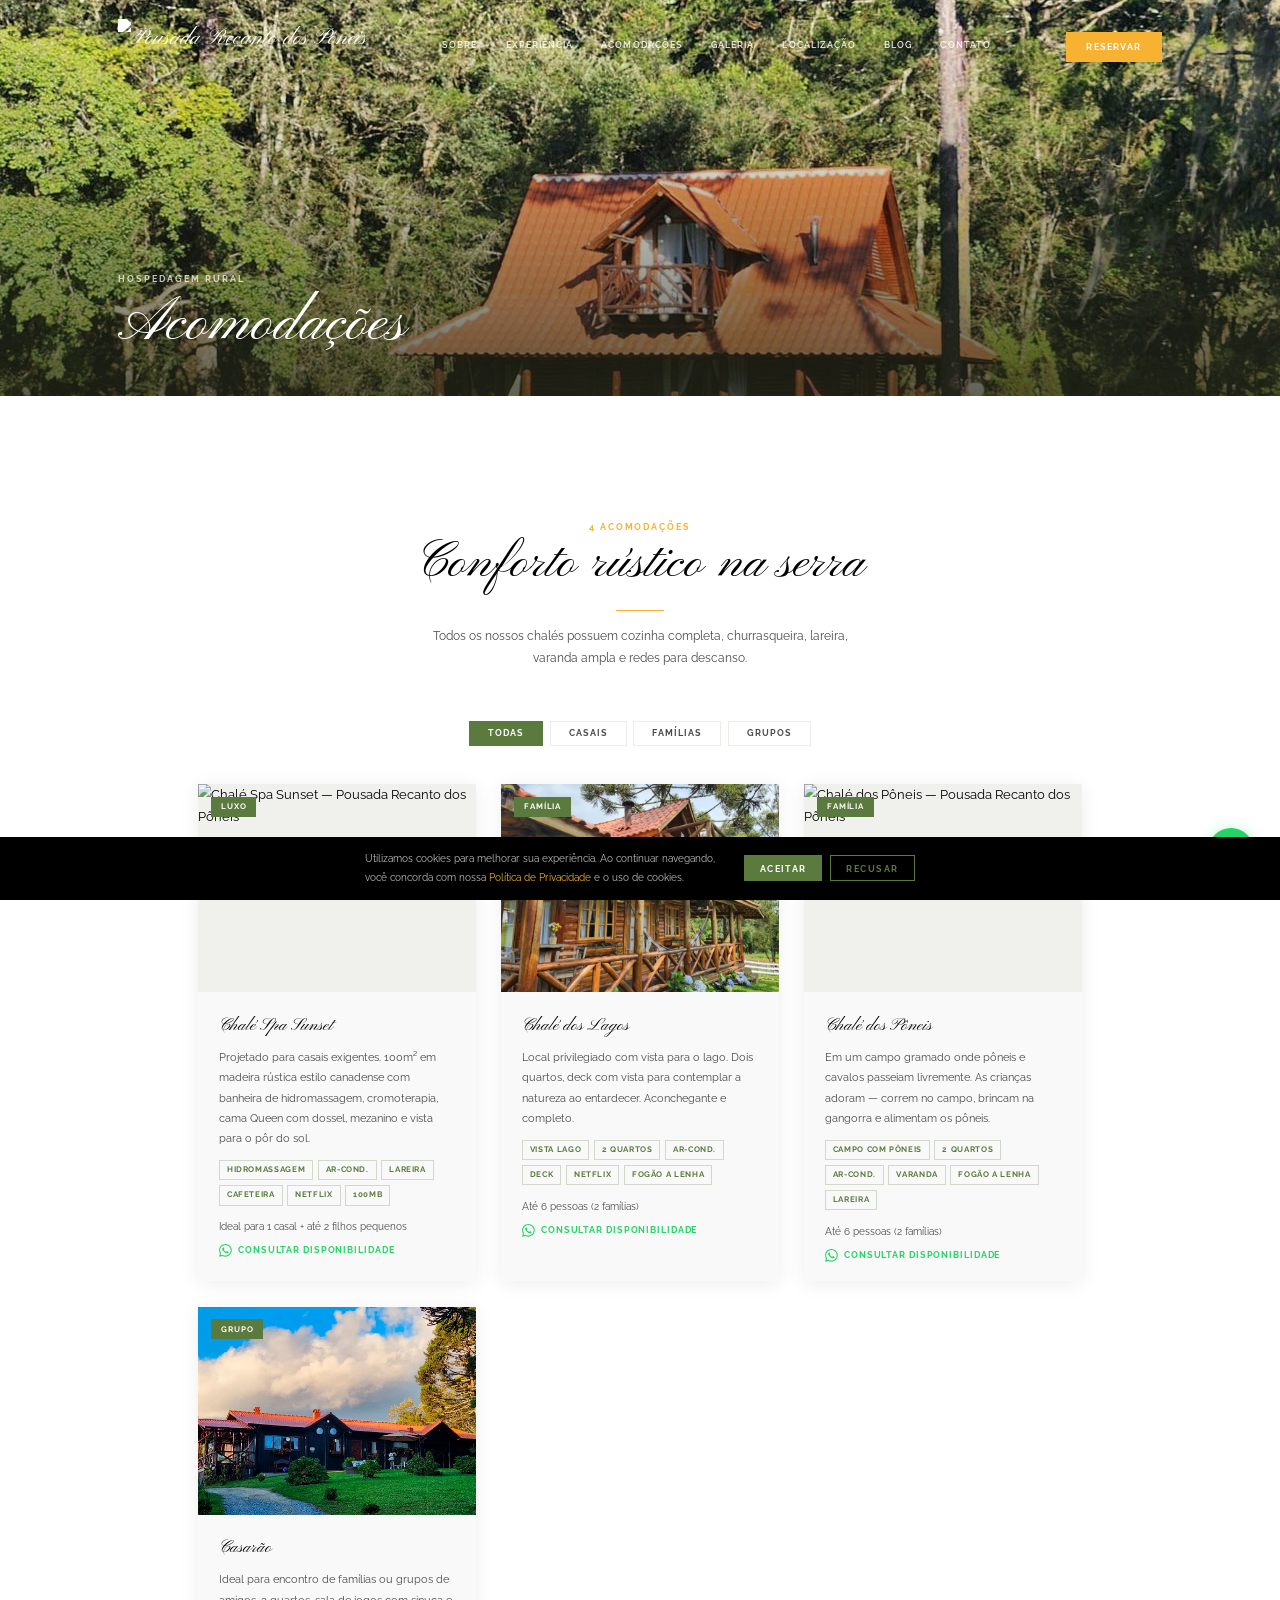
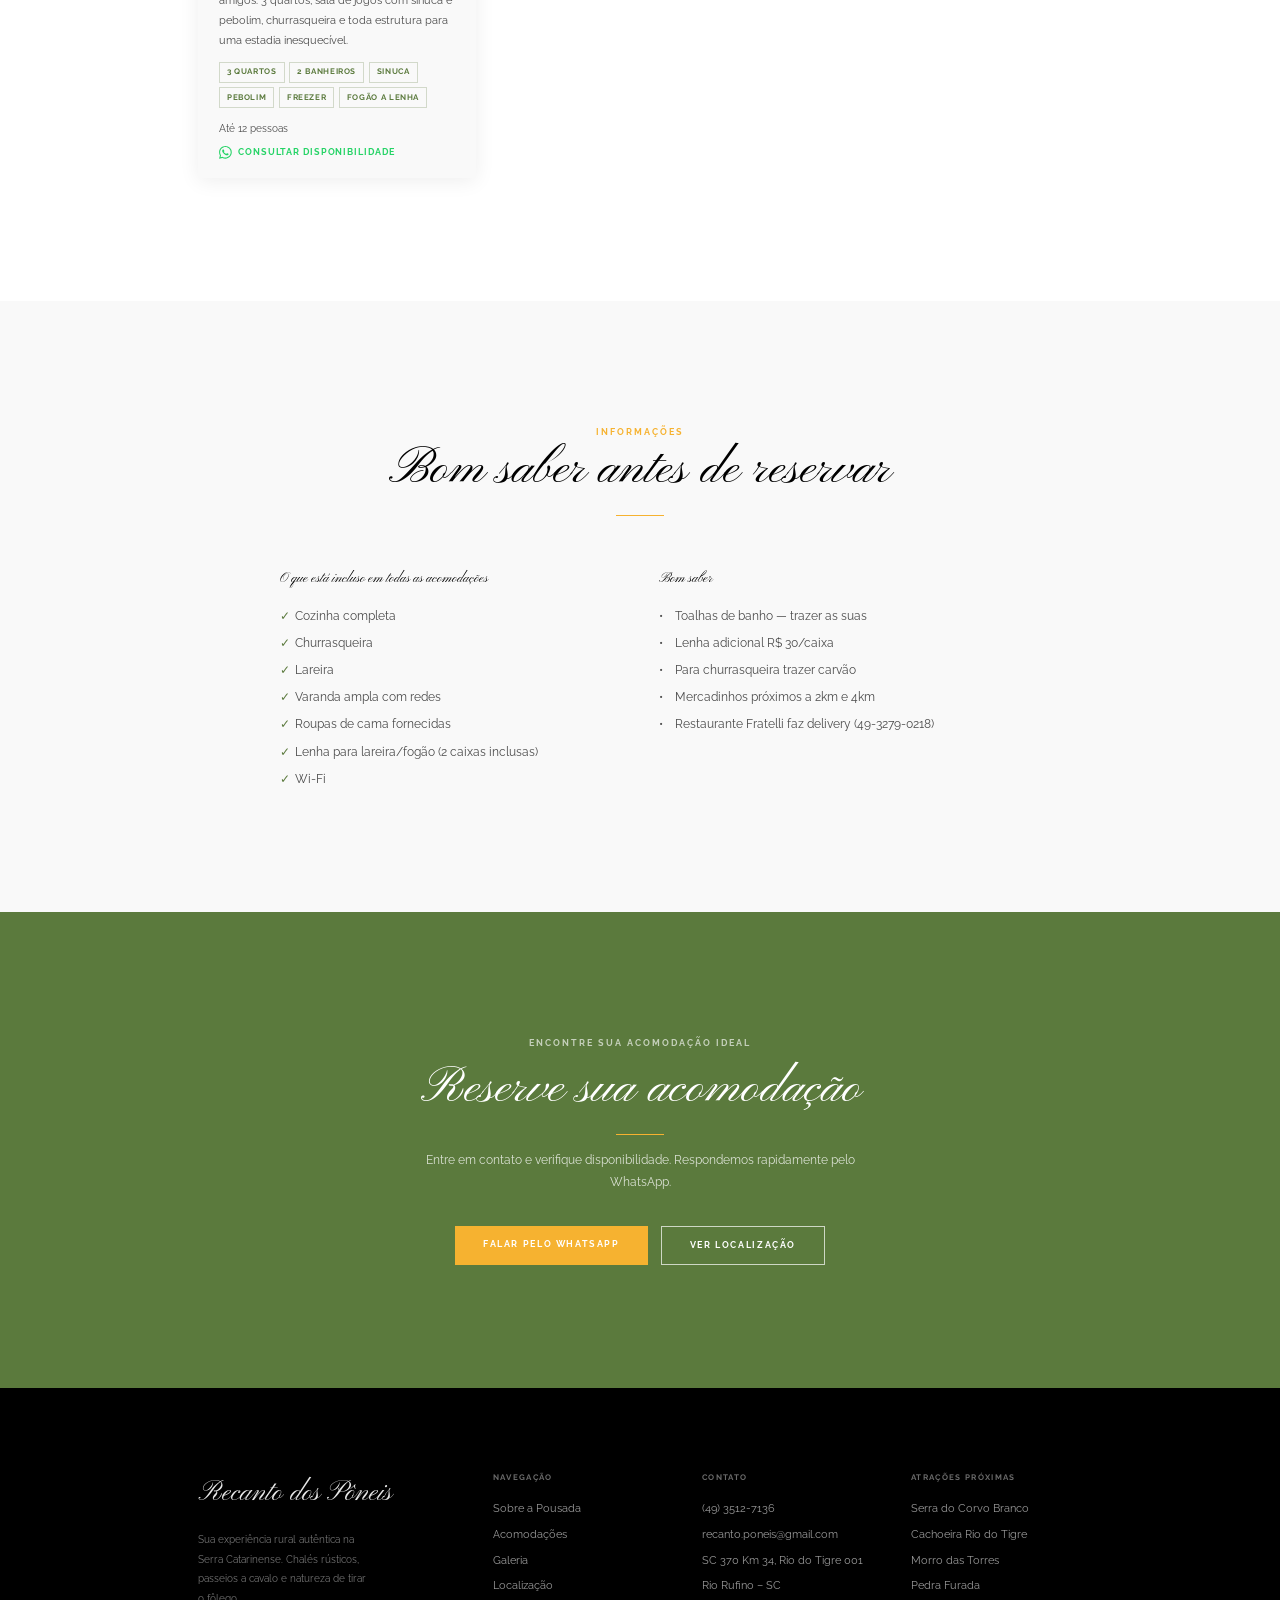
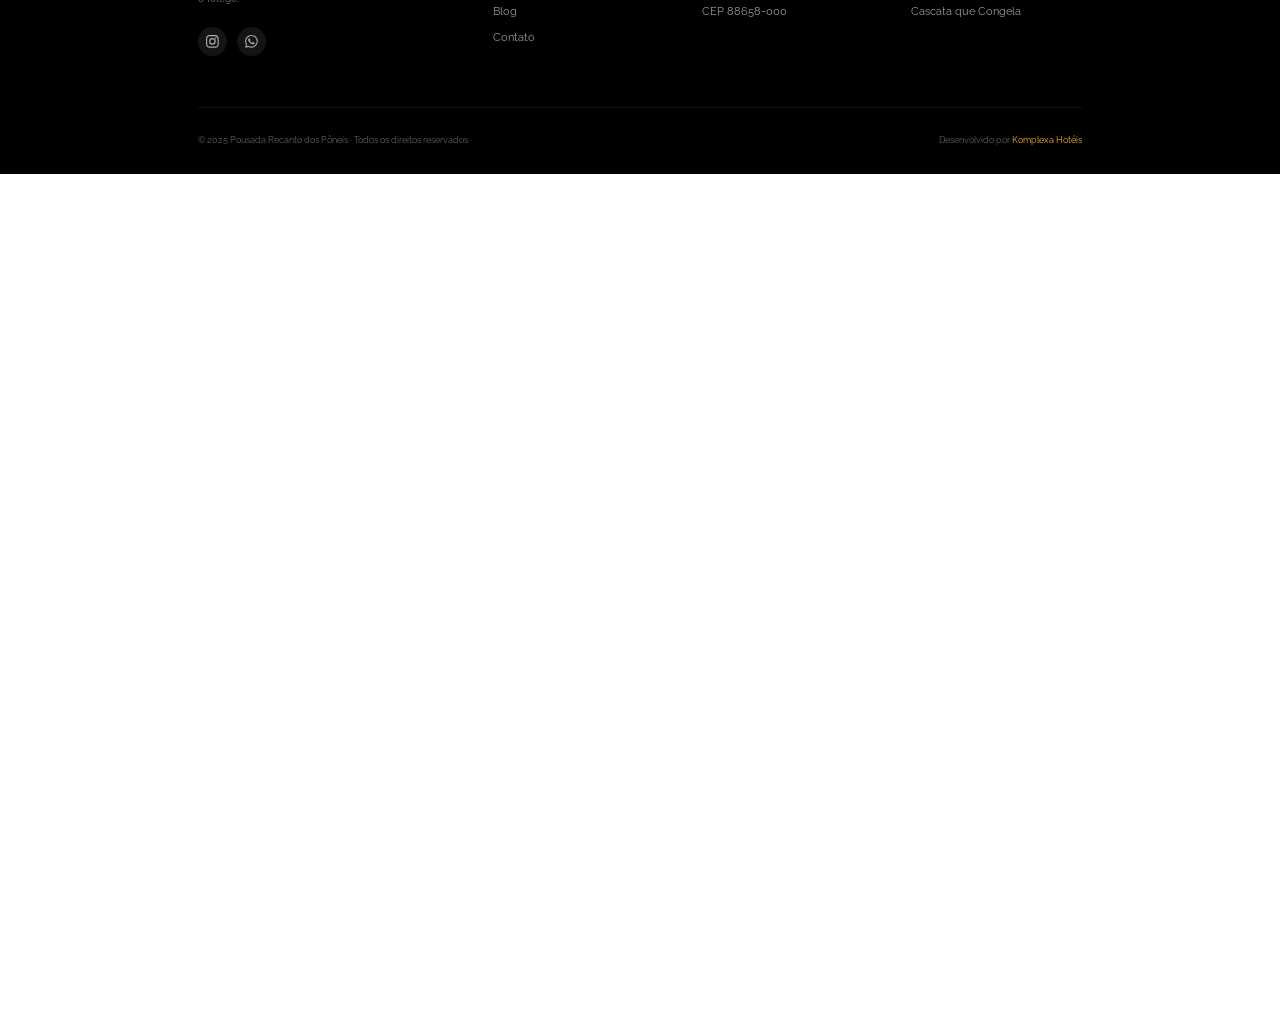
==== acomodacoes/index.html @ bb994a8d "feat: modal de reservas (Foco Multimídia) substitui todos os CTAs "Reservar" - Novo modal com check-" ====
<!DOCTYPE html>
<html lang="pt-BR">
<head>
<meta charset="UTF-8">
<meta name="viewport" content="width=device-width, initial-scale=1.0">
<link rel="icon" type="image/x-icon" href="../favicon.ico">
  <link rel="icon" type="image/png" sizes="32x32" href="../favicon-32x32.png">
  <link rel="icon" type="image/png" sizes="16x16" href="../favicon-16x16.png">
  <link rel="apple-touch-icon" sizes="180x180" href="../apple-touch-icon.png">
<title>Acomodações — Pousada Recanto dos Pôneis | Chalés na Serra Catarinense</title>
<meta name="description" content="Conheça os chalés e o casarão da Pousada Recanto dos Pôneis em Rio Rufino. Chalés rústicos com lareira, cozinha completa e churrasqueira na Serra Catarinense.">
<meta property="og:title" content="Acomodações — Pousada Recanto dos Pôneis | Chalés na Serra Catarinense">
<meta property="og:description" content="Conheça os chalés e o casarão da Pousada Recanto dos Pôneis em Rio Rufino. Chalés rústicos com lareira, cozinha completa e churrasqueira na Serra Catarinense.">
<meta property="og:image" content="https://recantodosponeis.com.br/assets/img/hero/fachada.jpg">
<meta property="og:url" content="https://recantodosponeis.com.br/acomodacoes/">
<meta property="og:type" content="website">
<link rel="canonical" href="https://recantodosponeis.com.br/acomodacoes/">
<meta name="twitter:card" content="summary_large_image">
<meta property="og:locale" content="pt_BR">
<meta name="twitter:image" content="https://recantodosponeis.com.br/assets/img/hero/fachada.jpg">

<!-- GTM HEAD -->
<!-- Inserir GTM quando disponível -->

<!-- Fontes -->
<link rel="preconnect" href="https://fonts.googleapis.com">
<link rel="preconnect" href="https://fonts.gstatic.com" crossorigin>
<link href="https://fonts.googleapis.com/css2?family=Pinyon+Script&family=Raleway:ital,wght@0,300;0,400;0,500;0,600;0,700;1,300;1,400&display=swap" rel="stylesheet">

<link rel="stylesheet" href="../assets/css/style.css">

<script type="application/ld+json">
{
  "@context": "https://schema.org",
  "@type": "WebPage",
  "name": "Acomodações — Pousada Recanto dos Pôneis | Chalés na Serra Catarinense",
  "description": "Conheça os chalés e o casarão da Pousada Recanto dos Pôneis em Rio Rufino. Chalés rústicos com lareira, cozinha completa e churrasqueira na Serra Catarinense.",
  "url": "https://recantodosponeis.com.br/acomodacoes/",
  "isPartOf": {"@type":"WebSite","url":"https://recantodosponeis.com.br/","name":"Pousada Recanto dos Pôneis"},
  "breadcrumb": {
    "@type": "BreadcrumbList",
    "itemListElement": [
      {"@type":"ListItem","position":1,"name":"Home","item":"https://recantodosponeis.com.br/"},
      {"@type":"ListItem","position":2,"name":"Acomodações","item":"https://recantodosponeis.com.br/acomodacoes/"}
    ]
  }
}
</script>
</head>
<body>

<!-- GTM BODY -->
<!-- Inserir GTM quando disponível -->

<!-- ═══ HEADER ═══ -->
<header class="hdr hero-mode" id="hdr">
  <div class="hdr-inner">
    <a href="../index.html" class="logo"><img src="../assets/img/logo.png" alt="Pousada Recanto dos Pôneis" class="logo-img"></a>
    <nav class="nav">
      <a href="../sobre/">Sobre</a>
      <a href="../experiencia/">Experiência</a>
      <a href="../acomodacoes/">Acomodações</a>
      <a href="../galeria/">Galeria</a>
      <a href="../localizacao/">Localização</a>
      <a href="../blog/">Blog</a>
      <a href="../contato/">Contato</a>
    </nav>
    <a href="#" onclick="openBooking();return false" class="hdr-btn">Reservar</a>
    <button class="ham" id="ham" aria-label="Menu" aria-expanded="false">
      <span></span><span></span><span></span>
    </button>
  </div>
</header>

<div class="mobnav" id="mobnav">
  <a href="../sobre/" onclick="closeMob()">Sobre</a>
  <a href="../experiencia/" onclick="closeMob()">Experiência</a>
  <a href="../acomodacoes/" onclick="closeMob()">Acomodações</a>
  <a href="../galeria/" onclick="closeMob()">Galeria</a>
  <a href="../localizacao/" onclick="closeMob()">Localização</a>
  <a href="../blog/" onclick="closeMob()">Blog</a>
  <a href="../contato/" onclick="closeMob()">Contato</a>
  <a href="#" class="btn-gold" style="margin-top:1rem" onclick="closeMob();openBooking();return false">Reservar Agora</a>
</div>

<!-- ═══ PAGE HERO ═══ -->
<div class="pg-hero">
  <img src="../assets/img/quartos/chale-araucarias-frente.jpg" alt="Acomodações — Pousada Recanto dos Pôneis" fetchpriority="high" class="loaded">
  <div class="pg-hero-c">
    <span class="overline">Hospedagem Rural</span>
    <h1>Acomodações</h1>
  </div>
</div>

<!-- ═══ QUARTOS ═══ -->
<section>
  <div class="container">
    <div class="sec-head c">
      <p class="overline">4 Acomodações</p>
      <h2>Conforto rústico na serra</h2>
      <div class="divider cx"></div>
      <p>Todos os nossos chalés possuem cozinha completa, churrasqueira, lareira, varanda ampla e redes para descanso.</p>
    </div>

    <!-- FILTROS -->
    <div class="fbr">
      <button class="fbtn active" onclick="filterRooms('all',this)">Todas</button>
      <button class="fbtn" onclick="filterRooms('luxo',this)">Casais</button>
      <button class="fbtn" onclick="filterRooms('familia',this)">Famílias</button>
      <button class="fbtn" onclick="filterRooms('grupo',this)">Grupos</button>
    </div>

    <!-- GRID DE QUARTOS -->
    <div class="rm-g" id="roomsGrid">

      <!-- Chalé Spa Sunset -->
      <div class="rc" data-type="luxo">
        <div class="rc-img">
          <img src="../assets/img/quartos/chale-spa-dia.jpg" alt="Chalé Spa Sunset — Pousada Recanto dos Pôneis" loading="lazy">
          <span class="rc-tag">Luxo</span>
        </div>
        <div class="rc-b">
          <h3>Chalé Spa Sunset</h3>
          <p>Projetado para casais exigentes. 100m² em madeira rústica estilo canadense com banheira de hidromassagem, cromoterapia, cama Queen com dossel, mezanino e vista para o pôr do sol.</p>
          <div class="rc-feats">
            <span class="rc-feat">Hidromassagem</span>
            <span class="rc-feat">Ar-cond.</span>
            <span class="rc-feat">Lareira</span>
            <span class="rc-feat">Cafeteira</span>
            <span class="rc-feat">Netflix</span>
            <span class="rc-feat">100mb</span>
          </div>
          <p style="font-size:.78rem;color:var(--text-muted);margin-bottom:.5rem">Ideal para 1 casal + até 2 filhos pequenos</p>
          <a href="https://wa.me/554935127136" target="_blank" rel="noopener" class="rc-wa">
            <svg width="16" height="16" viewBox="0 0 24 24" fill="#25D366"><path d="M17.472 14.382c-.297-.149-1.758-.867-2.03-.967-.273-.099-.471-.148-.67.15-.197.297-.767.966-.94 1.164-.173.199-.347.223-.644.075-.297-.15-1.255-.463-2.39-1.475-.883-.788-1.48-1.761-1.653-2.059-.173-.297-.018-.458.13-.606.134-.133.298-.347.446-.52.149-.174.198-.298.298-.497.099-.198.05-.371-.025-.52-.075-.149-.669-1.612-.916-2.207-.242-.579-.487-.5-.669-.51-.173-.008-.371-.01-.57-.01-.198 0-.52.074-.792.372-.272.297-1.04 1.016-1.04 2.479 0 1.462 1.065 2.875 1.213 3.074.149.198 2.096 3.2 5.077 4.487.709.306 1.262.489 1.694.625.712.227 1.36.195 1.871.118.571-.085 1.758-.719 2.006-1.413.248-.694.248-1.289.173-1.413-.074-.124-.272-.198-.57-.347m-5.421 7.403h-.004a9.87 9.87 0 01-5.031-1.378l-.361-.214-3.741.982.998-3.648-.235-.374a9.86 9.86 0 01-1.51-5.26c.001-5.45 4.436-9.884 9.888-9.884 2.64 0 5.122 1.03 6.988 2.898a9.825 9.825 0 012.893 6.994c-.003 5.45-4.437 9.884-9.885 9.884m8.413-18.297A11.815 11.815 0 0012.05 0C5.495 0 .16 5.335.157 11.892c0 2.096.547 4.142 1.588 5.945L.057 24l6.305-1.654a11.882 11.882 0 005.683 1.448h.005c6.554 0 11.89-5.335 11.893-11.893a11.821 11.821 0 00-3.48-8.413z"/></svg>
            Consultar Disponibilidade
          </a>
        </div>
      </div>

      <!-- Chalé dos Lagos -->
      <div class="rc" data-type="familia">
        <div class="rc-img">
          <img src="../assets/img/quartos/chale-lagos-fachada.jpg" alt="Chalé dos Lagos — Pousada Recanto dos Pôneis" loading="lazy">
          <span class="rc-tag">Família</span>
        </div>
        <div class="rc-b">
          <h3>Chalé dos Lagos</h3>
          <p>Local privilegiado com vista para o lago. Dois quartos, deck com vista para contemplar a natureza ao entardecer. Aconchegante e completo.</p>
          <div class="rc-feats">
            <span class="rc-feat">Vista Lago</span>
            <span class="rc-feat">2 Quartos</span>
            <span class="rc-feat">Ar-cond.</span>
            <span class="rc-feat">Deck</span>
            <span class="rc-feat">Netflix</span>
            <span class="rc-feat">Fogão a Lenha</span>
          </div>
          <p style="font-size:.78rem;color:var(--text-muted);margin-bottom:.5rem">Até 6 pessoas (2 famílias)</p>
          <a href="https://wa.me/554935127136" target="_blank" rel="noopener" class="rc-wa">
            <svg width="16" height="16" viewBox="0 0 24 24" fill="#25D366"><path d="M17.472 14.382c-.297-.149-1.758-.867-2.03-.967-.273-.099-.471-.148-.67.15-.197.297-.767.966-.94 1.164-.173.199-.347.223-.644.075-.297-.15-1.255-.463-2.39-1.475-.883-.788-1.48-1.761-1.653-2.059-.173-.297-.018-.458.13-.606.134-.133.298-.347.446-.52.149-.174.198-.298.298-.497.099-.198.05-.371-.025-.52-.075-.149-.669-1.612-.916-2.207-.242-.579-.487-.5-.669-.51-.173-.008-.371-.01-.57-.01-.198 0-.52.074-.792.372-.272.297-1.04 1.016-1.04 2.479 0 1.462 1.065 2.875 1.213 3.074.149.198 2.096 3.2 5.077 4.487.709.306 1.262.489 1.694.625.712.227 1.36.195 1.871.118.571-.085 1.758-.719 2.006-1.413.248-.694.248-1.289.173-1.413-.074-.124-.272-.198-.57-.347m-5.421 7.403h-.004a9.87 9.87 0 01-5.031-1.378l-.361-.214-3.741.982.998-3.648-.235-.374a9.86 9.86 0 01-1.51-5.26c.001-5.45 4.436-9.884 9.888-9.884 2.64 0 5.122 1.03 6.988 2.898a9.825 9.825 0 012.893 6.994c-.003 5.45-4.437 9.884-9.885 9.884m8.413-18.297A11.815 11.815 0 0012.05 0C5.495 0 .16 5.335.157 11.892c0 2.096.547 4.142 1.588 5.945L.057 24l6.305-1.654a11.882 11.882 0 005.683 1.448h.005c6.554 0 11.89-5.335 11.893-11.893a11.821 11.821 0 00-3.48-8.413z"/></svg>
            Consultar Disponibilidade
          </a>
        </div>
      </div>

      <!-- Chalé dos Pôneis -->
      <div class="rc" data-type="familia">
        <div class="rc-img">
          <img src="../assets/img/quartos/chale-poneis-fachada.jpg" alt="Chalé dos Pôneis — Pousada Recanto dos Pôneis" loading="lazy">
          <span class="rc-tag">Família</span>
        </div>
        <div class="rc-b">
          <h3>Chalé dos Pôneis</h3>
          <p>Em um campo gramado onde pôneis e cavalos passeiam livremente. As crianças adoram — correm no campo, brincam na gangorra e alimentam os pôneis.</p>
          <div class="rc-feats">
            <span class="rc-feat">Campo com Pôneis</span>
            <span class="rc-feat">2 Quartos</span>
            <span class="rc-feat">Ar-cond.</span>
            <span class="rc-feat">Varanda</span>
            <span class="rc-feat">Fogão a Lenha</span>
            <span class="rc-feat">Lareira</span>
          </div>
          <p style="font-size:.78rem;color:var(--text-muted);margin-bottom:.5rem">Até 6 pessoas (2 famílias)</p>
          <a href="https://wa.me/554935127136" target="_blank" rel="noopener" class="rc-wa">
            <svg width="16" height="16" viewBox="0 0 24 24" fill="#25D366"><path d="M17.472 14.382c-.297-.149-1.758-.867-2.03-.967-.273-.099-.471-.148-.67.15-.197.297-.767.966-.94 1.164-.173.199-.347.223-.644.075-.297-.15-1.255-.463-2.39-1.475-.883-.788-1.48-1.761-1.653-2.059-.173-.297-.018-.458.13-.606.134-.133.298-.347.446-.52.149-.174.198-.298.298-.497.099-.198.05-.371-.025-.52-.075-.149-.669-1.612-.916-2.207-.242-.579-.487-.5-.669-.51-.173-.008-.371-.01-.57-.01-.198 0-.52.074-.792.372-.272.297-1.04 1.016-1.04 2.479 0 1.462 1.065 2.875 1.213 3.074.149.198 2.096 3.2 5.077 4.487.709.306 1.262.489 1.694.625.712.227 1.36.195 1.871.118.571-.085 1.758-.719 2.006-1.413.248-.694.248-1.289.173-1.413-.074-.124-.272-.198-.57-.347m-5.421 7.403h-.004a9.87 9.87 0 01-5.031-1.378l-.361-.214-3.741.982.998-3.648-.235-.374a9.86 9.86 0 01-1.51-5.26c.001-5.45 4.436-9.884 9.888-9.884 2.64 0 5.122 1.03 6.988 2.898a9.825 9.825 0 012.893 6.994c-.003 5.45-4.437 9.884-9.885 9.884m8.413-18.297A11.815 11.815 0 0012.05 0C5.495 0 .16 5.335.157 11.892c0 2.096.547 4.142 1.588 5.945L.057 24l6.305-1.654a11.882 11.882 0 005.683 1.448h.005c6.554 0 11.89-5.335 11.893-11.893a11.821 11.821 0 00-3.48-8.413z"/></svg>
            Consultar Disponibilidade
          </a>
        </div>
      </div>

      <!-- Casarão -->
      <div class="rc" data-type="grupo">
        <div class="rc-img">
          <img src="../assets/img/hero/fachada-casarao.webp" alt="Casarão — Pousada Recanto dos Pôneis" loading="lazy">
          <span class="rc-tag">Grupo</span>
        </div>
        <div class="rc-b">
          <h3>Casarão</h3>
          <p>Ideal para encontro de famílias ou grupos de amigos. 3 quartos, sala de jogos com sinuca e pebolim, churrasqueira e toda estrutura para uma estadia inesquecível.</p>
          <div class="rc-feats">
            <span class="rc-feat">3 Quartos</span>
            <span class="rc-feat">2 Banheiros</span>
            <span class="rc-feat">Sinuca</span>
            <span class="rc-feat">Pebolim</span>
            <span class="rc-feat">Freezer</span>
            <span class="rc-feat">Fogão a Lenha</span>
          </div>
          <p style="font-size:.78rem;color:var(--text-muted);margin-bottom:.5rem">Até 12 pessoas</p>
          <a href="https://wa.me/554935127136" target="_blank" rel="noopener" class="rc-wa">
            <svg width="16" height="16" viewBox="0 0 24 24" fill="#25D366"><path d="M17.472 14.382c-.297-.149-1.758-.867-2.03-.967-.273-.099-.471-.148-.67.15-.197.297-.767.966-.94 1.164-.173.199-.347.223-.644.075-.297-.15-1.255-.463-2.39-1.475-.883-.788-1.48-1.761-1.653-2.059-.173-.297-.018-.458.13-.606.134-.133.298-.347.446-.52.149-.174.198-.298.298-.497.099-.198.05-.371-.025-.52-.075-.149-.669-1.612-.916-2.207-.242-.579-.487-.5-.669-.51-.173-.008-.371-.01-.57-.01-.198 0-.52.074-.792.372-.272.297-1.04 1.016-1.04 2.479 0 1.462 1.065 2.875 1.213 3.074.149.198 2.096 3.2 5.077 4.487.709.306 1.262.489 1.694.625.712.227 1.36.195 1.871.118.571-.085 1.758-.719 2.006-1.413.248-.694.248-1.289.173-1.413-.074-.124-.272-.198-.57-.347m-5.421 7.403h-.004a9.87 9.87 0 01-5.031-1.378l-.361-.214-3.741.982.998-3.648-.235-.374a9.86 9.86 0 01-1.51-5.26c.001-5.45 4.436-9.884 9.888-9.884 2.64 0 5.122 1.03 6.988 2.898a9.825 9.825 0 012.893 6.994c-.003 5.45-4.437 9.884-9.885 9.884m8.413-18.297A11.815 11.815 0 0012.05 0C5.495 0 .16 5.335.157 11.892c0 2.096.547 4.142 1.588 5.945L.057 24l6.305-1.654a11.882 11.882 0 005.683 1.448h.005c6.554 0 11.89-5.335 11.893-11.893a11.821 11.821 0 00-3.48-8.413z"/></svg>
            Consultar Disponibilidade
          </a>
        </div>
      </div>

    </div>
  </div>
</section>

<!-- ═══ INFORMAÇÕES IMPORTANTES ═══ -->
<section style="background:var(--surface)">
  <div class="container">
    <div class="sec-head c">
      <p class="overline">Informações</p>
      <h2>Bom saber antes de reservar</h2>
      <div class="divider cx"></div>
    </div>
    <div style="display:grid;grid-template-columns:repeat(auto-fit,minmax(320px,1fr));gap:3rem;max-width:900px;margin:0 auto">
      <div>
        <h3 style="font-size:1.1rem;margin-bottom:1.2rem">O que está incluso em todas as acomodações</h3>
        <ul style="list-style:none;padding:0;display:flex;flex-direction:column;gap:.6rem">
          <li style="font-size:.9rem;color:var(--text-muted);padding-left:1.2rem;position:relative"><span style="position:absolute;left:0;color:var(--accent)">&#10003;</span> Cozinha completa</li>
          <li style="font-size:.9rem;color:var(--text-muted);padding-left:1.2rem;position:relative"><span style="position:absolute;left:0;color:var(--accent)">&#10003;</span> Churrasqueira</li>
          <li style="font-size:.9rem;color:var(--text-muted);padding-left:1.2rem;position:relative"><span style="position:absolute;left:0;color:var(--accent)">&#10003;</span> Lareira</li>
          <li style="font-size:.9rem;color:var(--text-muted);padding-left:1.2rem;position:relative"><span style="position:absolute;left:0;color:var(--accent)">&#10003;</span> Varanda ampla com redes</li>
          <li style="font-size:.9rem;color:var(--text-muted);padding-left:1.2rem;position:relative"><span style="position:absolute;left:0;color:var(--accent)">&#10003;</span> Roupas de cama fornecidas</li>
          <li style="font-size:.9rem;color:var(--text-muted);padding-left:1.2rem;position:relative"><span style="position:absolute;left:0;color:var(--accent)">&#10003;</span> Lenha para lareira/fogão (2 caixas inclusas)</li>
          <li style="font-size:.9rem;color:var(--text-muted);padding-left:1.2rem;position:relative"><span style="position:absolute;left:0;color:var(--accent)">&#10003;</span> Wi-Fi</li>
        </ul>
      </div>
      <div>
        <h3 style="font-size:1.1rem;margin-bottom:1.2rem">Bom saber</h3>
        <ul style="list-style:none;padding:0;display:flex;flex-direction:column;gap:.6rem">
          <li style="font-size:.9rem;color:var(--text-muted);padding-left:1.2rem;position:relative"><span style="position:absolute;left:0;color:var(--text-muted)">&#8226;</span> Toalhas de banho — trazer as suas</li>
          <li style="font-size:.9rem;color:var(--text-muted);padding-left:1.2rem;position:relative"><span style="position:absolute;left:0;color:var(--text-muted)">&#8226;</span> Lenha adicional R$ 30/caixa</li>
          <li style="font-size:.9rem;color:var(--text-muted);padding-left:1.2rem;position:relative"><span style="position:absolute;left:0;color:var(--text-muted)">&#8226;</span> Para churrasqueira trazer carvão</li>
          <li style="font-size:.9rem;color:var(--text-muted);padding-left:1.2rem;position:relative"><span style="position:absolute;left:0;color:var(--text-muted)">&#8226;</span> Mercadinhos próximos a 2km e 4km</li>
          <li style="font-size:.9rem;color:var(--text-muted);padding-left:1.2rem;position:relative"><span style="position:absolute;left:0;color:var(--text-muted)">&#8226;</span> Restaurante Fratelli faz delivery (49-3279-0218)</li>
        </ul>
      </div>
    </div>
  </div>
</section>

<!-- ═══ CTA ═══ -->
<section style="background:var(--accent);text-align:center">
  <div class="container">
    <p class="overline" style="color:rgba(255,255,255,.65);text-align:center;display:block;margin:0 auto">Encontre sua acomodação ideal</p>
    <h2 style="color:#fff;margin:.6rem auto 1rem;text-align:center">Reserve sua acomodação</h2>
    <div class="divider cx" style="background:var(--cta)"></div>
    <p style="color:rgba(255,255,255,.78);margin:1.2rem auto 2.5rem;text-align:center">Entre em contato e verifique disponibilidade. Respondemos rapidamente pelo WhatsApp.</p>
    <div style="display:flex;gap:1rem;justify-content:center;flex-wrap:wrap">
      <a href="https://wa.me/554935127136" target="_blank" rel="noopener" class="btn-gold">Falar pelo WhatsApp</a>
      <a href="../localizacao/" class="btn-outline-w">Ver Localização</a>
    </div>
  </div>
</section>

<!-- ═══ FOOTER ═══ -->
<footer>
  <div class="container">
    <div class="ft-grid">
      <div class="ft-brand">
        <span class="logo">Recanto dos Pôneis</span>
        <p>Sua experiência rural autêntica na Serra Catarinense. Chalés rústicos, passeios a cavalo e natureza de tirar o fôlego.</p>
        <div class="ft-social">
          <a href="https://instagram.com/recantodosponeis" target="_blank" rel="noopener" aria-label="Instagram">
            <svg width="16" height="16" viewBox="0 0 24 24" fill="currentColor">
              <path d="M12 2.163c3.204 0 3.584.012 4.85.07 3.252.148 4.771 1.691 4.919 4.919.058 1.265.069 1.645.069 4.849 0 3.205-.012 3.584-.069 4.849-.149 3.225-1.664 4.771-4.919 4.919-1.266.058-1.644.07-4.85.07-3.204 0-3.584-.012-4.849-.07-3.26-.149-4.771-1.699-4.919-4.92-.058-1.265-.07-1.644-.07-4.849 0-3.204.013-3.583.07-4.849.149-3.227 1.664-4.771 4.919-4.919 1.266-.057 1.645-.069 4.849-.069zM12 0C8.741 0 8.333.014 7.053.072 2.695.272.273 2.69.073 7.052.014 8.333 0 8.741 0 12c0 3.259.014 3.668.072 4.948.2 4.358 2.618 6.78 6.98 6.98C8.333 23.986 8.741 24 12 24c3.259 0 3.668-.014 4.948-.072 4.354-.2 6.782-2.618 6.979-6.98.059-1.28.073-1.689.073-4.948 0-3.259-.014-3.667-.072-4.947-.196-4.354-2.617-6.78-6.979-6.98C15.668.014 15.259 0 12 0zm0 5.838a6.162 6.162 0 100 12.324 6.162 6.162 0 000-12.324zM12 16a4 4 0 110-8 4 4 0 010 8zm6.406-11.845a1.44 1.44 0 100 2.881 1.44 1.44 0 000-2.881z"/>
            </svg>
          </a>
          <a href="https://wa.me/554935127136" target="_blank" rel="noopener" aria-label="WhatsApp">
            <svg width="16" height="16" viewBox="0 0 24 24" fill="currentColor">
              <path d="M17.472 14.382c-.297-.149-1.758-.867-2.03-.967-.273-.099-.471-.148-.67.15-.197.297-.767.966-.94 1.164-.173.199-.347.223-.644.075-.297-.15-1.255-.463-2.39-1.475-.883-.788-1.48-1.761-1.653-2.059-.173-.297-.018-.458.13-.606.134-.133.298-.347.446-.52.149-.174.198-.298.298-.497.099-.198.05-.371-.025-.52-.075-.149-.669-1.612-.916-2.207-.242-.579-.487-.5-.669-.51-.173-.008-.371-.01-.57-.01-.198 0-.52.074-.792.372-.272.297-1.04 1.016-1.04 2.479 0 1.462 1.065 2.875 1.213 3.074.149.198 2.096 3.2 5.077 4.487.709.306 1.262.489 1.694.625.712.227 1.36.195 1.871.118.571-.085 1.758-.719 2.006-1.413.248-.694.248-1.289.173-1.413-.074-.124-.272-.198-.57-.347m-5.421 7.403h-.004a9.87 9.87 0 01-5.031-1.378l-.361-.214-3.741.982.998-3.648-.235-.374a9.86 9.86 0 01-1.51-5.26c.001-5.45 4.436-9.884 9.888-9.884 2.64 0 5.122 1.03 6.988 2.898a9.825 9.825 0 012.893 6.994c-.003 5.45-4.437 9.884-9.885 9.884m8.413-18.297A11.815 11.815 0 0012.05 0C5.495 0 .16 5.335.157 11.892c0 2.096.547 4.142 1.588 5.945L.057 24l6.305-1.654a11.882 11.882 0 005.683 1.448h.005c6.554 0 11.89-5.335 11.893-11.893a11.821 11.821 0 00-3.48-8.413z"/>
            </svg>
          </a>
        </div>
      </div>
      <div class="ft-col">
        <h4>Navegação</h4>
        <a href="../sobre/">Sobre a Pousada</a>
        <a href="../acomodacoes/">Acomodações</a>
        <a href="../galeria/">Galeria</a>
        <a href="../localizacao/">Localização</a>
        <a href="../blog/">Blog</a>
        <a href="../contato/">Contato</a>
      </div>
      <div class="ft-col">
        <h4>Contato</h4>
        <span>(49) 3512-7136</span>
        <span>recanto.poneis@gmail.com</span>
        <span>SC 370 Km 34, Rio do Tigre 001</span>
        <span>Rio Rufino – SC</span>
        <span>CEP 88658-000</span>
      </div>
      <div class="ft-col">
        <h4>Atrações Próximas</h4>
        <span>Serra do Corvo Branco</span>
        <span>Cachoeira Rio do Tigre</span>
        <span>Morro das Torres</span>
        <span>Pedra Furada</span>
        <span>Cascata que Congela</span>
      </div>
    </div>
    <div class="ft-bottom">
      <p>© 2025 Pousada Recanto dos Pôneis · Todos os direitos reservados</p>
      <p>Desenvolvido por <a href="#" target="_blank">Komplexa Hotéis</a></p>
    </div>
  </div>
</footer>

<!-- ═══ WHATSAPP BOTÃO FLUTUANTE ═══ -->
<a class="wa-btn" href="https://wa.me/554935127136" target="_blank" rel="noopener" aria-label="Falar pelo WhatsApp">
  <svg viewBox="0 0 24 24">
    <path d="M17.472 14.382c-.297-.149-1.758-.867-2.03-.967-.273-.099-.471-.148-.67.15-.197.297-.767.966-.94 1.164-.173.199-.347.223-.644.075-.297-.15-1.255-.463-2.39-1.475-.883-.788-1.48-1.761-1.653-2.059-.173-.297-.018-.458.13-.606.134-.133.298-.347.446-.52.149-.174.198-.298.298-.497.099-.198.05-.371-.025-.52-.075-.149-.669-1.612-.916-2.207-.242-.579-.487-.5-.669-.51-.173-.008-.371-.01-.57-.01-.198 0-.52.074-.792.372-.272.297-1.04 1.016-1.04 2.479 0 1.462 1.065 2.875 1.213 3.074.149.198 2.096 3.2 5.077 4.487.709.306 1.262.489 1.694.625.712.227 1.36.195 1.871.118.571-.085 1.758-.719 2.006-1.413.248-.694.248-1.289.173-1.413-.074-.124-.272-.198-.57-.347m-5.421 7.403h-.004a9.87 9.87 0 01-5.031-1.378l-.361-.214-3.741.982.998-3.648-.235-.374a9.86 9.86 0 01-1.51-5.26c.001-5.45 4.436-9.884 9.888-9.884 2.64 0 5.122 1.03 6.988 2.898a9.825 9.825 0 012.893 6.994c-.003 5.45-4.437 9.884-9.885 9.884m8.413-18.297A11.815 11.815 0 0012.05 0C5.495 0 .16 5.335.157 11.892c0 2.096.547 4.142 1.588 5.945L.057 24l6.305-1.654a11.882 11.882 0 005.683 1.448h.005c6.554 0 11.89-5.335 11.893-11.893a11.821 11.821 0 00-3.48-8.413z"/>
  </svg>
</a>

<!-- ═══ COOKIE BANNER ═══ -->
<div class="ck" id="cookieBanner">
  <div class="ck-in">
    <p>Utilizamos cookies para melhorar sua experiência. Ao continuar navegando, você concorda com nossa <a href="#">Política de Privacidade</a> e o uso de cookies.</p>
    <div style="display:flex;gap:.6rem;flex-shrink:0">
      <button class="btn-green" style="font-size:.72rem;padding:.5rem 1.2rem" onclick="acceptCookies()">Aceitar</button>
      <button class="btn-outline" style="font-size:.72rem;padding:.5rem 1.2rem" onclick="declineCookies()">Recusar</button>
    </div>
  </div>
</div>

<script src="../assets/js/main.js"></script>
</body>
</html>
---- assets/css/style.css ----
/* ============================================================
   POUSADA RECANTO DOS PÔNEIS — style.css
   Gerado pela skill hotel-boutique-site | Komplexa Hotéis
   ============================================================ */

/* ── RESET ── */
*, *::before, *::after { margin: 0; padding: 0; box-sizing: border-box; }
html { scroll-behavior: auto; zoom: 0.8; }
body {
  background: var(--bg); color: var(--text);
  font-family: var(--font-body); overflow-x: hidden;
  -webkit-font-smoothing: antialiased; line-height: 1.7;
}
img, video { max-width: 100%; display: block; object-fit: cover; }
a { color: inherit; text-decoration: none; }
button { cursor: pointer; }

/* ── TOKENS ── */
:root {
  --accent:       #5b7a3d;
  --accent-hover: #1a4922;
  --accent-rgb:   91, 122, 61;
  --accent-soft:  rgba(91,122,61,.08);
  --cta:          #f6b230;
  --cta-hover:    #96804b;
  --cta-rgb:      246,178,48;
  --bg:           #ffffff;
  --bg-rgb:       255,255,255;
  --surface:      #f9f9f9;
  --surface-light:#f0f0ec;
  --text:         #000000;
  --text-muted:   #4a4a4a;
  --border:       rgba(91,122,61,.13);
  --shadow:       0 4px 24px rgba(0,0,0,.07);
  --shadow-lg:    0 12px 48px rgba(0,0,0,.13);
  --hero-overlay: linear-gradient(to bottom,rgba(20,24,14,.6) 0%,rgba(20,24,14,.65) 40%,rgba(20,24,14,.85) 100%);
  --font-display: 'Pinyon Script', cursive;
  --font-body:    'Raleway', sans-serif;
  --space-xs: clamp(.5rem,1vw,.75rem);
  --space-sm: clamp(1rem,2vw,1.5rem);
  --space-md: clamp(2rem,4vw,3rem);
  --space-lg: clamp(4rem,8vw,6rem);
  --space-xl: clamp(6rem,12vw,10rem);
  --space-xxl:clamp(8rem,15vw,14rem);
  --ease: cubic-bezier(.25,.46,.45,.94);
}

/* ── TIPOGRAFIA ── */
h1 { font-family:var(--font-display); font-size:clamp(3rem,8vw,7rem); font-weight:400; line-height:1.05; }
h2 { font-family:var(--font-display); font-size:clamp(2.2rem,5vw,4rem); font-weight:400; line-height:1.15; }
h3 { font-family:var(--font-display); font-size:clamp(1.4rem,2.5vw,2rem); font-weight:400; }
h4 { font-family:var(--font-body); font-size:.85rem; font-weight:700; letter-spacing:.06em; text-transform:uppercase; }
.overline { font-family:var(--font-body); font-size:.7rem; letter-spacing:.22em; text-transform:uppercase; color:var(--cta); font-weight:700; }
p { font-size:clamp(.92rem,1.1vw,1.04rem); line-height:1.85; color:var(--text-muted); max-width:65ch; }

/* ── LAYOUT ── */
section { padding:var(--space-xl) 0; }
.container { max-width:1200px; margin:0 auto; padding:0 clamp(1.5rem,4vw,3rem); }
.sec-head { margin-bottom:clamp(2.5rem,5vw,4rem); }
.sec-head.c { text-align:center; }
.sec-head.c p { margin:0 auto; }

/* ── DIVIDERS ── */
.divider { width:60px; height:1.5px; background:var(--cta); transform-origin:left center; }
.divider.cx { margin:1.2rem auto; transform-origin:center; }

/* ── LAZY LOAD ── */
img { opacity:0; transition:opacity .6s ease; }
img.loaded { opacity:1; }

/* ── PLACEHOLDER QUANDO SEM FOTO ── */
.hero-bg img { background:linear-gradient(160deg,#000000 0%,#5b7a3d 100%); }
.pg-hero > img { background:linear-gradient(160deg,#000000 0%,#5b7a3d 60%); }
.ab-img img,.sobre-img-big img,.sobre-img-sm img,.rc-img img,.rp-c img,.gi img,.dp-img img { background:var(--surface-light); }

/* ── BOTÕES ── */
.btn-primary { display:inline-block; background:var(--accent); color:#fff; padding:.85rem 2.2rem; font-family:var(--font-body); font-size:.7rem; letter-spacing:.18em; text-transform:uppercase; font-weight:700; transition:background .3s; border:none; }
.btn-primary:hover { background:var(--accent-hover); }
.btn-gold { display:inline-block; background:var(--cta); color:#fff; padding:.85rem 2.2rem; font-family:var(--font-body); font-size:.7rem; letter-spacing:.18em; text-transform:uppercase; font-weight:700; transition:background .3s; border:none; }
.btn-gold:hover { background:var(--cta-hover); }
.btn-green { display:inline-block; background:var(--accent); color:#fff; padding:.75rem 2rem; font-family:var(--font-body); font-size:.7rem; letter-spacing:.16em; text-transform:uppercase; font-weight:700; transition:background .3s; border:none; }
.btn-green:hover { background:var(--accent-hover); }
.btn-outline { display:inline-block; background:transparent; color:var(--accent); padding:.75rem 2rem; font-family:var(--font-body); font-size:.7rem; letter-spacing:.16em; text-transform:uppercase; font-weight:700; border:1.5px solid var(--accent); transition:all .3s; }
.btn-outline:hover { background:var(--accent); color:#fff; }
.btn-outline-w { display:inline-block; background:transparent; color:#fff; padding:.85rem 2.2rem; font-family:var(--font-body); font-size:.7rem; letter-spacing:.18em; text-transform:uppercase; font-weight:700; border:1.5px solid rgba(255,255,255,.7); transition:all .3s; }
.btn-outline-w:hover { background:#fff; color:var(--accent); }

/* ── HEADER ── */
.hdr { position:fixed; top:0; left:0; right:0; z-index:1000; padding:1.5rem 0; transition:all .4s var(--ease); }
.hdr.hero-mode { background:transparent; }
.hdr.solid { background:rgba(var(--bg-rgb),.97); backdrop-filter:blur(20px); padding:.9rem 0; box-shadow:0 1px 0 var(--border); }
.hdr-inner { max-width:1400px; margin:0 auto; padding:0 clamp(1.5rem,4vw,3rem); display:flex; align-items:center; justify-content:space-between; }
.logo { font-family:var(--font-display); font-size:1.8rem; font-weight:400; color:#fff; transition:color .4s; }
.hdr.solid .logo { color:var(--accent); }
.nav { display:flex; gap:2.2rem; }
.nav a { font-family:var(--font-body); font-size:.68rem; letter-spacing:.12em; text-transform:uppercase; font-weight:600; color:rgba(255,255,255,.88); position:relative; padding-bottom:4px; transition:color .3s; }
.hdr.solid .nav a { color:var(--text); }
.nav a::after { content:''; position:absolute; bottom:0; left:0; width:0; height:1px; background:var(--cta); transition:width .3s; }
.nav a:hover::after { width:100%; }
.hdr-btn { background:var(--cta); color:#fff; border:none; padding:.6rem 1.6rem; font-family:var(--font-body); font-size:.68rem; letter-spacing:.14em; text-transform:uppercase; font-weight:700; cursor:pointer; transition:background .3s; text-decoration:none; display:inline-block; }
.hdr-btn:hover { background:var(--cta-hover); }
.ham { display:none; flex-direction:column; gap:5px; background:none; border:none; cursor:pointer; padding:.5rem; }
.ham span { width:26px; height:1.5px; background:#fff; transition:all .3s; }
.hdr.solid .ham span { background:var(--text); }
.ham.open span:nth-child(1) { transform:rotate(45deg) translate(5px,4px); }
.ham.open span:nth-child(2) { opacity:0; }
.ham.open span:nth-child(3) { transform:rotate(-45deg) translate(5px,-4px); }
.mobnav { position:fixed; inset:0; z-index:999; background:var(--bg); display:flex; flex-direction:column; align-items:center; justify-content:center; gap:1.8rem; opacity:0; visibility:hidden; transition:all .4s var(--ease); padding:2rem; }
.mobnav.open { opacity:1; visibility:visible; }
.mobnav a { font-family:var(--font-display); font-size:clamp(1.8rem,5vw,2.8rem); color:var(--text); transition:color .2s; }
.mobnav a:hover { color:var(--accent); }
.mobnav .btn-gold { font-family:var(--font-body)!important; font-size:.75rem!important; letter-spacing:.18em!important; padding:.85rem 2rem!important; }

/* ── HERO ── */
/* ── HERO ── */
.hero { position:relative; height:calc(100vh / 0.8); min-height:600px; display:flex; flex-direction:column; align-items:center; justify-content:center; overflow:hidden; }
.hero-bg { position:absolute; inset:0; }
.hero-bg img { width:100%; height:100%; object-fit:cover; opacity:1; }
.hero-ov { position:absolute; inset:0; background:rgba(0,0,0,.55); }
.hero-c { position:relative; z-index:2; display:flex; flex-direction:column; align-items:center; text-align:center; padding:0 clamp(1.5rem,4vw,3rem); width:100%; gap:clamp(1.4rem,3vh,2.2rem); }
.hero-overline { font-family:var(--font-body); font-size:.72rem; letter-spacing:.28em; text-transform:uppercase; color:rgba(255,255,255,.78); font-weight:600; display:block; margin:0; }
.hero-title { font-family:var(--font-display); font-size:clamp(4.5rem,12vw,9rem); font-weight:400; line-height:1; color:#fff; margin:0; }
.hero-divider { width:50px; height:1.5px; background:var(--cta); margin:0; display:none; }
.hero-sub { font-family:var(--font-body); font-size:clamp(1rem,1.6vw,1.25rem); color:rgba(255,255,255,.92); letter-spacing:.05em; font-weight:300; margin:0; }
.hero-ctas { display:flex; gap:1.2rem; justify-content:center; flex-wrap:wrap; margin:0; }
.hero-scroll { position:absolute; bottom:2.5rem; left:50%; transform:translateX(-50%); z-index:2; display:flex; flex-direction:column; align-items:center; gap:.6rem; color:rgba(255,255,255,.6); text-decoration:none; transition:color .3s; }
.hero-scroll:hover { color:rgba(255,255,255,.95); }
.hero-scroll-label { font-family:var(--font-body); font-size:.62rem; letter-spacing:.22em; text-transform:uppercase; }
.hero-scroll-line { width:1px; height:40px; background:rgba(255,255,255,.45); animation:scrollPulse 2s ease-in-out infinite; }
@keyframes scrollPulse { 0%,100%{opacity:.3} 50%{opacity:1} }
.scroll-hint { position:absolute; bottom:2.5rem; left:50%; transform:translateX(-50%); display:flex; flex-direction:column; align-items:center; gap:.5rem; z-index:2; }
.scroll-hint span { font-family:var(--font-body); font-size:.62rem; letter-spacing:.2em; text-transform:uppercase; color:rgba(255,255,255,.55); }
.scl { width:1px; height:50px; background:linear-gradient(to bottom,rgba(255,255,255,.5),transparent); animation:scrollPulse 1.8s ease-in-out infinite; }
@keyframes scrollPulse { 0%,100%{opacity:.3} 50%{opacity:1} }

/* HQ Beds booking widget wrapper */
.hqbeds-wrap { background:rgba(255,255,255,.97); padding:1rem 1.5rem; max-width:380px; margin:0 auto; box-shadow:0 8px 32px rgba(0,0,0,.22); display:flex; justify-content:center; align-items:center; }

/* ── STRIP ── */
.strip { background:var(--accent); padding:clamp(2.5rem,5vw,4rem) 0; }
.strip-g { display:grid; grid-template-columns:repeat(4,1fr); gap:2rem; text-align:center; }
.strip-i { padding:1rem; }
.s-icon { font-size:2rem; margin-bottom:.8rem; color:#fff; }
.s-icon i { font-size:2.2rem; }
.strip-i h4 { color:#fff; font-size:.78rem; letter-spacing:.1em; margin-bottom:.4rem; }
.strip-i p { color:rgba(255,255,255,.72); font-size:.8rem; max-width:100%; line-height:1.65; }

/* ── SOBRE PREVIEW ── */
.ab-grid { display:grid; grid-template-columns:1fr 1fr; gap:clamp(3rem,6vw,6rem); align-items:center; }
.ab-img { position:relative; overflow:hidden; aspect-ratio:4/5; }
.ab-img img { width:100%; height:100%; object-fit:cover; }
.ab-txt { display:flex; flex-direction:column; gap:.9rem; }
.ab-txt h2 { margin:.4rem 0; }
.badges { display:flex; flex-wrap:wrap; gap:.5rem; margin-top:.4rem; }
.badge { display:inline-block; padding:.3rem .85rem; border:1px solid var(--border); font-size:.66rem; letter-spacing:.1em; text-transform:uppercase; color:var(--accent); font-weight:700; }

/* ── CTA HERO ── */
.cta-hero { position:relative; overflow:hidden; padding:clamp(5rem,10vw,8rem) 0; }
.cta-hero-bg { position:absolute; inset:0; width:100%; height:100%; object-fit:cover; }
.cta-hero-ov { position:absolute; inset:0; background:rgba(0,0,0,.75); }

/* ── EXPERIÊNCIAS PREVIEW ── */
.exp-section { background:#1a4922; }
.exp-cards { display:grid; grid-template-columns:repeat(4,1fr); gap:2rem; margin-top:clamp(2rem,4vw,3rem); }
.exp-card { display:flex; flex-direction:column; }
.exp-card-img { overflow:hidden; border-radius:10px; aspect-ratio:3/4; }
.exp-card-img img { width:100%; height:100%; object-fit:cover; transition:transform .5s var(--ease); }
.exp-card:hover .exp-card-img img { transform:scale(1.05); }
.exp-card-body { padding:1.2rem 0; display:flex; flex-direction:column; gap:.4rem; }
.exp-card-body h3 { font-family:var(--font-body); font-size:1.15rem; margin:0; color:#fff; font-weight:600; letter-spacing:.02em; }
.exp-card-body p { font-size:.8rem; color:rgba(255,255,255,.7); line-height:1.6; margin:0; }
.exp-card-link { display:inline-block; margin-top:.6rem; font-size:.78rem; font-weight:600; color:#adb11d; text-decoration:none; border-bottom:2px solid #adb11d; padding-bottom:2px; transition:color .3s; }
.exp-card-link:hover { color:var(--accent); border-color:var(--accent); }

.aud-grid { display:grid; grid-template-columns:repeat(3,1fr); gap:1.25rem; }
.aud-card { position:relative; overflow:hidden; border-radius:10px; aspect-ratio:3/4; }
.aud-card img { width:100%; height:100%; object-fit:cover; transition:transform .7s var(--ease); display:block; }
.aud-card:hover img { transform:scale(1.06); }
.aud-ov { position:absolute; inset:0; background:linear-gradient(to top, rgba(0,0,0,.72) 0%, rgba(0,0,0,.2) 50%, rgba(0,0,0,0) 100%); pointer-events:none; }
.aud-label { position:absolute; left:0; right:0; bottom:clamp(1.2rem,3vw,2rem); text-align:center; color:#fff; font-family:var(--font-display); font-size:clamp(1.8rem,3.5vw,2.6rem); font-weight:400; line-height:1.1; letter-spacing:.01em; text-shadow:0 2px 12px rgba(0,0,0,.5); padding:0 1rem; }

/* ── QUARTOS PREVIEW ── */
.rp-g { display:grid; grid-template-columns:repeat(3,1fr); gap:1.5rem; margin-top:clamp(2.5rem,5vw,4rem); }
.rp-g-4 { grid-template-columns:repeat(4,1fr); }
.rp-c { position:relative; overflow:hidden; aspect-ratio:3/4; display:block; }
.rp-c img { width:100%; height:100%; object-fit:cover; transition:transform .7s var(--ease); }
.rp-c:hover img { transform:scale(1.07); }
.rp-info { position:absolute; bottom:0; left:0; right:0; padding:2.5rem 1.4rem 1.4rem; background:linear-gradient(to top,rgba(35,37,22,.78),transparent); color:#fff; }
.rp-info h3 { color:#fff; margin-bottom:.2rem; }
.rp-info span { font-size:.68rem; letter-spacing:.12em; text-transform:uppercase; color:rgba(255,255,255,.72); }

/* ── PAGE HERO (subpáginas) ── */
.pg-hero { position:relative; height:55vh; min-height:380px; display:flex; align-items:flex-end; overflow:hidden; }
.pg-hero > img { position:absolute; inset:0; width:100%; height:115%; object-fit:cover; }
.pg-hero::after { content:''; position:absolute; inset:0; background:linear-gradient(to top,rgba(35,37,22,.72) 0%,rgba(35,37,22,.18) 60%,transparent 100%); }
.pg-hero-c { position:relative; z-index:2; color:#fff; padding:3rem clamp(1.5rem,4vw,3rem); max-width:1400px; margin:0 auto; width:100%; }
.pg-hero-c .overline { color:rgba(255,255,255,.72); margin-bottom:.5rem; display:block; }
.pg-hero-c h1 { font-size:clamp(2.5rem,6vw,5rem); color:#fff; }

/* ── ACOMODAÇÕES ── */
.fbr { display:flex; gap:.5rem; flex-wrap:wrap; margin-bottom:3rem; justify-content:center; }
.fbtn { background:transparent; border:1.5px solid var(--border); padding:.5rem 1.4rem; font-family:var(--font-body); font-size:.68rem; letter-spacing:.12em; text-transform:uppercase; font-weight:700; color:var(--text-muted); cursor:pointer; transition:all .3s; }
.fbtn:hover,.fbtn.active { background:var(--accent); border-color:var(--accent); color:#fff; }
.rm-g { display:grid; grid-template-columns:repeat(3,1fr); gap:2rem; }
.rc { background:var(--surface); box-shadow:var(--shadow); overflow:hidden; transition:transform .4s var(--ease),box-shadow .4s; }
.rc:hover { transform:translateY(-6px); box-shadow:var(--shadow-lg); }
.rc-img { position:relative; overflow:hidden; aspect-ratio:4/3; }
.rc-img img { width:100%; height:100%; object-fit:cover; transition:transform .6s var(--ease); }
.rc:hover .rc-img img { transform:scale(1.06); }
.rc-tag { position:absolute; top:1rem; left:1rem; background:var(--accent); color:#fff; padding:.25rem .75rem; font-size:.62rem; letter-spacing:.12em; text-transform:uppercase; font-weight:700; }
.rc-b { padding:1.4rem 1.6rem; }
.rc-b h3 { font-size:clamp(1rem,1.8vw,1.5rem); margin-bottom:.5rem; }
.rc-b p { font-size:.86rem; margin-bottom:.8rem; max-width:100%; }
.rc-feats { display:flex; flex-wrap:wrap; gap:.35rem; margin-bottom:1rem; }
.rc-feat { font-size:.62rem; letter-spacing:.08em; text-transform:uppercase; font-weight:700; color:var(--accent); padding:.2rem .55rem; border:1px solid rgba(var(--accent-rgb),.25); }
.rc-wa { display:flex; align-items:center; gap:.5rem; color:#25D366; font-size:.7rem; letter-spacing:.1em; text-transform:uppercase; font-weight:700; cursor:pointer; background:none; border:none; transition:opacity .2s; margin-top:.5rem; }
.rc-wa:hover { opacity:.75; }

/* ── GALERIA ── */
.gal-g { display:grid; grid-template-columns:repeat(4,1fr); gap:.8rem; }
.gi { overflow:hidden; aspect-ratio:1; cursor:pointer; }
.gi.tall { grid-row:span 2; aspect-ratio:auto; }
.gi img { width:100%; height:100%; object-fit:cover; transition:transform .6s var(--ease); }
.gi:hover img { transform:scale(1.06); }
#lb { position:fixed; inset:0; z-index:9999; background:rgba(0,0,0,.95); display:flex; align-items:center; justify-content:center; opacity:0; visibility:hidden; transition:all .35s var(--ease); }
#lb.open { opacity:1; visibility:visible; }
#lbImg { max-width:90vw; max-height:85vh; object-fit:contain; opacity:1; }
.lb-close { position:absolute; top:1.5rem; right:1.5rem; background:none; border:none; color:#fff; font-size:2rem; cursor:pointer; opacity:.7; transition:opacity .2s; }
.lb-close:hover { opacity:1; }
.lb-nav { position:absolute; top:50%; transform:translateY(-50%); background:rgba(255,255,255,.1); border:none; color:#fff; width:50px; height:50px; font-size:1.5rem; cursor:pointer; display:flex; align-items:center; justify-content:center; transition:background .2s; }
.lb-nav:hover { background:rgba(255,255,255,.2); }
.lb-prev { left:1rem; }
.lb-next { right:1rem; }
#lbCnt { position:absolute; bottom:1.5rem; left:50%; transform:translateX(-50%); color:rgba(255,255,255,.55); font-size:.75rem; letter-spacing:.1em; }

/* ── LOCALIZAÇÃO ── */
.map-wrap { width:100%; height:460px; overflow:hidden; }
.map-wrap iframe { width:100%; height:100%; border:0; }
.loc-grid { display:grid; grid-template-columns:1fr 1fr; gap:clamp(3rem,6vw,5rem); align-items:start; }
.atrac-list { display:flex; flex-direction:column; gap:.8rem; margin-top:1.5rem; }
.atrac-item { display:flex; align-items:center; gap:1rem; padding:.8rem 1rem; background:var(--surface); box-shadow:var(--shadow); border-left:3px solid var(--cta); }
.atrac-icon { font-size:1.4rem; flex-shrink:0; }
.atrac-info h4 { font-size:.78rem; color:var(--text); margin-bottom:.1rem; }
.atrac-info p { font-size:.78rem; max-width:100%; margin:0; }

/* ── CONTATO ── */
.ct-grid { display:grid; grid-template-columns:1fr 1.2fr; gap:clamp(3rem,6vw,5rem); align-items:start; }
.ct-info { display:flex; flex-direction:column; gap:1.5rem; }
.ct-block { display:flex; gap:1rem; align-items:flex-start; }
.ct-block-icon { width:44px; height:44px; border-radius:50%; background:var(--accent-soft); display:flex; align-items:center; justify-content:center; font-size:1.2rem; flex-shrink:0; margin-top:.2rem; }
.ct-block-txt h4 { font-size:.75rem; color:var(--text); margin-bottom:.3rem; }
.ct-block-txt p { font-size:.88rem; max-width:100%; margin:0; }
.ct-form { background:var(--surface); padding:2.5rem; box-shadow:var(--shadow); }
.fg { display:flex; flex-direction:column; gap:.4rem; margin-bottom:1.2rem; }
.fg label { font-family:var(--font-body); font-size:.65rem; letter-spacing:.12em; text-transform:uppercase; font-weight:700; color:var(--text-muted); }
.fg input,.fg select,.fg textarea { background:var(--bg); border:1px solid var(--border); color:var(--text); padding:.75rem 1rem; font-family:var(--font-body); font-size:.9rem; outline:none; transition:border-color .3s; width:100%; }
.fg input:focus,.fg select:focus,.fg textarea:focus { border-color:var(--accent); }
.fg textarea { resize:vertical; }
.ok-msg { display:none; text-align:center; color:var(--accent); font-weight:700; font-size:.9rem; padding:1rem; }
.ok-msg.show { display:block; }

/* ── SOBRE PAGE ── */
.sobre-hero-txt { display:grid; grid-template-columns:1fr 1fr; gap:clamp(3rem,6vw,6rem); align-items:center; }
.sobre-imgs { display:grid; grid-template-columns:1fr 1fr; gap:1rem; margin-top:clamp(4rem,8vw,7rem); }
.sobre-img-big { grid-column:span 2; aspect-ratio:16/7; overflow:hidden; }
.sobre-img-big img { width:100%; height:100%; object-fit:cover; }
.sobre-img-sm { aspect-ratio:1; overflow:hidden; }
.sobre-img-sm img { width:100%; height:100%; object-fit:cover; }
.dif-g { display:grid; grid-template-columns:repeat(3,1fr); gap:2rem; margin-top:3rem; }
.dif-c { background:var(--surface); padding:2rem; box-shadow:var(--shadow); border-top:3px solid var(--accent); text-align:center; }
.dif-icon { font-size:2.5rem; margin-bottom:1rem; color:var(--accent); }
.dif-icon i { font-size:2.8rem; }
.badge i { font-size:.8rem; vertical-align:middle; margin-right:.15rem; }
.ft-col span i, .loc-icon i, .ni-icon i, .ct-block-icon i { vertical-align:middle; margin-right:.3rem; }
.dif-c h4 { margin-bottom:.6rem; }
.dif-c p { font-size:.86rem; max-width:100%; }

/* ── WHATSAPP ── */
.wa-btn { position:fixed; bottom:2rem; right:2rem; z-index:8000; width:58px; height:58px; border-radius:50%; background:#25D366; color:#fff; border:none; display:flex; align-items:center; justify-content:center; box-shadow:0 4px 20px rgba(37,211,102,.4); cursor:pointer; transition:transform .3s var(--ease); }
.wa-btn:hover { transform:scale(1.1); }
.wa-btn svg { width:28px; height:28px; fill:#fff; }
.wa-modal { display:none; position:fixed; inset:0; z-index:9500; }
.wa-modal.open { display:flex; align-items:flex-end; justify-content:flex-end; padding:0 2rem 5.5rem 2rem; }
/* .wa-box e .wa-modal-box são equivalentes — suporte aos dois nomes */
.wa-box,
.wa-modal-box { background:var(--surface); width:320px; padding:1.8rem; box-shadow:0 12px 50px rgba(0,0,0,.18); border-top:3px solid #25D366; }
.wa-box-hdr,
.wa-modal-header { display:flex; justify-content:space-between; align-items:center; margin-bottom:1.2rem; gap:.8rem; }
.wa-box-hdr h4,
.wa-modal-header h4 { font-size:.74rem; letter-spacing:.1em; text-transform:uppercase; }
.wa-icon { width:36px; height:36px; border-radius:50%; background:#25D366; display:flex; align-items:center; justify-content:center; flex-shrink:0; }
.wa-modal-close { background:none; border:none; font-size:1.4rem; cursor:pointer; color:var(--text-muted); line-height:1; padding:0; margin-left:auto; }
.wa-form-body { display:flex; flex-direction:column; gap:.65rem; }
.wa-form-body .fg { display:flex; flex-direction:column; gap:.2rem; }
.wa-form-body label { font-size:.68rem; letter-spacing:.08em; text-transform:uppercase; font-weight:700; color:var(--text); }
.wa-form-body input { background:var(--surface-light); border:1px solid var(--border); color:var(--text); padding:.55rem .8rem; font-family:var(--font-body); font-size:.88rem; outline:none; transition:border-color .3s; width:100%; }
.wa-form-body input:focus { border-color:var(--accent); }
.wa-form-body .fg-row { display:grid; grid-template-columns:1fr 1fr; gap:.5rem; }
.wa-close { background:none; border:none; color:var(--text-muted); font-size:1.3rem; cursor:pointer; line-height:1; }
.wa-submit { width:100%; background:#25D366; color:#fff; border:none; padding:.85rem; font-family:var(--font-body); font-size:.7rem; letter-spacing:.14em; text-transform:uppercase; font-weight:700; cursor:pointer; transition:background .3s; margin-top:.6rem; }
.wa-submit:hover { background:#1da851; }

/* ── MODAL CAPTURA DE LEAD WHATSAPP (wl-) ── */
.wl-ov { display:none; position:fixed; inset:0; z-index:9500; background:rgba(0,0,0,.35); }
.wl-ov.open { display:flex; align-items:flex-end; justify-content:flex-end; padding:0 2rem 5.5rem 2rem; }
.wl-box { position:relative; background:#fff; width:340px; padding:2.2rem; border-top:3px solid #25D366; box-shadow:0 18px 60px rgba(0,0,0,.18); }
.wl-close { position:absolute; top:.6rem; left:.75rem; background:none; border:none; font-size:1.6rem; line-height:1; color:var(--text-muted); cursor:pointer; padding:.2rem .4rem; }
.wl-close:hover { color:var(--text); }
.wl-hdr { display:flex; align-items:center; gap:.85rem; margin:.2rem 0 1.3rem; }
.wl-icon-circle { width:36px; height:36px; border-radius:50%; background:#25D366; color:#fff; display:flex; align-items:center; justify-content:center; flex-shrink:0; }
.wl-title { font-family:var(--font-body); font-size:.78rem; letter-spacing:.1em; text-transform:uppercase; font-weight:700; color:var(--text); margin:0; }
.wl-sub { font-size:.76rem; color:var(--text-muted); margin:.15rem 0 0; line-height:1.35; }
.wl-form { display:flex; flex-direction:column; gap:.65rem; }
.wl-fg { display:flex; flex-direction:column; gap:.25rem; }
.wl-fg label { font-size:.68rem; letter-spacing:.08em; text-transform:uppercase; font-weight:700; color:var(--text); }
.wl-fg input { background:var(--surface-light); border:1px solid var(--border); color:var(--text); padding:.55rem .8rem; font-family:var(--font-body); font-size:.88rem; outline:none; transition:border-color .3s; width:100%; }
.wl-fg input:focus { border-color:var(--accent); }
.wl-submit { width:100%; background:#25D366; color:#fff; border:none; padding:.85rem; font-family:var(--font-body); font-size:.72rem; letter-spacing:.14em; text-transform:uppercase; font-weight:700; cursor:pointer; transition:background .3s; margin-top:.4rem; }
.wl-submit:hover { background:#1da851; }
.wl-or { display:flex; align-items:center; gap:.7rem; margin:1rem 0 .85rem; color:var(--text-muted); font-size:.64rem; letter-spacing:.15em; text-transform:uppercase; font-weight:700; }
.wl-or::before, .wl-or::after { content:''; flex:1; height:1px; background:var(--border); }
.wl-book { display:block; width:100%; text-align:center; text-decoration:none; background:var(--cta); color:#fff; border:none; padding:.85rem; font-family:var(--font-body); font-size:.72rem; letter-spacing:.14em; text-transform:uppercase; font-weight:700; cursor:pointer; transition:background .3s; }
.wl-book:hover { background:var(--cta-hover); }

/* ── MODAL DE RESERVA (Foco Multimídia) ── */
.bk-modal { position:fixed; inset:0; z-index:9500; background:rgba(0,0,0,.55); display:flex; align-items:center; justify-content:center; opacity:0; visibility:hidden; transition:all .3s var(--ease); padding:1rem; }
.bk-modal.open { opacity:1; visibility:visible; }
.bk-modal-box { background:var(--surface); max-width:480px; width:100%; border-radius:12px; overflow:hidden; position:relative; box-shadow:var(--shadow-lg); animation:bkSlideUp .35s var(--ease); }
@keyframes bkSlideUp { from { opacity:0; transform:translateY(24px); } to { opacity:1; transform:translateY(0); } }
.bk-close { position:absolute; top:1rem; right:1rem; background:var(--surface-light); border:none; width:36px; height:36px; border-radius:50%; font-size:1.4rem; cursor:pointer; z-index:2; display:flex; align-items:center; justify-content:center; line-height:1; color:var(--text); transition:background .2s; }
.bk-close:hover { background:var(--border); }
.bk-header { padding:1.5rem 1.8rem 0; display:flex; gap:1rem; align-items:center; }
.bk-header img { border-radius:8px; object-fit:contain; background:var(--surface-light); }
.bk-header h3 { font-family:var(--font-body); font-size:1.05rem; font-weight:700; margin:0 0 .15rem; color:var(--text); letter-spacing:.02em; }
.bk-header p  { font-size:.78rem; color:var(--text-muted); margin:0; line-height:1.4; }
.bk-form { padding:1.3rem 1.8rem 1.6rem; }
.bk-row { display:grid; grid-template-columns:1fr 1fr; gap:.8rem; margin-bottom:.8rem; }
.bk-form .fg { display:flex; flex-direction:column; gap:.3rem; }
.bk-form label { font-size:.68rem; font-weight:700; text-transform:uppercase; letter-spacing:.08em; color:var(--text-muted); }
.bk-form input, .bk-form select { padding:.7rem .8rem; border:1px solid var(--border); border-radius:6px; font-size:.9rem; font-family:var(--font-body); background:var(--bg); min-height:44px; color:var(--text); transition:border-color .2s; outline:none; }
.bk-form input:focus, .bk-form select:focus { border-color:var(--accent); }
.bk-child-ages { display:grid; grid-template-columns:repeat(auto-fill, minmax(110px, 1fr)); gap:.8rem; margin-bottom:.8rem; }
.bk-child-ages .fg { display:flex; flex-direction:column; gap:.3rem; }
.bk-child-ages label { font-size:.64rem; font-weight:700; text-transform:uppercase; letter-spacing:.08em; color:var(--text-muted); }
.bk-child-ages select { padding:.6rem .7rem; border:1px solid var(--border); border-radius:6px; font-size:.88rem; font-family:var(--font-body); background:var(--bg); min-height:42px; }
.bk-submit { width:100%; margin-top:.4rem; background:var(--accent); color:#fff; border:none; padding:.95rem; font-family:var(--font-body); font-size:.78rem; letter-spacing:.14em; text-transform:uppercase; font-weight:700; cursor:pointer; transition:background .3s; border-radius:6px; }
.bk-submit:hover { background:var(--accent-hover); }
.bk-alt { text-align:center; font-size:.8rem; color:var(--text-muted); margin:1rem 0 0; }
.bk-wa-link { color:#25D366; font-weight:700; text-decoration:none; }
.bk-wa-link:hover { text-decoration:underline; }
@media print { .bk-modal { display:none!important; } }
@media(max-width:480px) {
  .bk-row { grid-template-columns:1fr; }
  .bk-header { padding:1.25rem 1.3rem 0; }
  .bk-form { padding:1rem 1.3rem 1.3rem; }
}

/* ── POPUP DESCONTO ── */
.discount-popup { position:fixed; inset:0; z-index:9800; background:rgba(0,0,0,.6); display:flex; align-items:center; justify-content:center; opacity:0; visibility:hidden; transition:all .4s var(--ease); padding:1rem; }
.discount-popup.open { opacity:1; visibility:visible; }
.dp-box { background:var(--bg); max-width:680px; width:100%; display:grid; grid-template-columns:1fr 1fr; overflow:hidden; position:relative; max-height:90vh; }
.dp-close { position:absolute; top:.8rem; right:.8rem; background:rgba(0,0,0,.3); border:none; color:#fff; width:30px; height:30px; border-radius:50%; cursor:pointer; font-size:1.2rem; display:flex; align-items:center; justify-content:center; z-index:2; transition:background .2s; }
.dp-close:hover { background:rgba(0,0,0,.5); }
.dp-content { padding:2.5rem 2rem; display:flex; flex-direction:column; justify-content:center; }
.dp-content h3 { font-family:var(--font-display); font-size:clamp(1.6rem,3vw,2.4rem); font-weight:400; line-height:1.2; margin:.5rem 0 .8rem; }
.dp-highlight { color:var(--cta); }
.dp-sub { font-size:.86rem; color:var(--text-muted); margin-bottom:1.5rem; max-width:100%; }
.dp-field { margin-bottom:.8rem; }
.dp-field input { width:100%; background:var(--surface); border:1px solid var(--border); color:var(--text); padding:.75rem 1rem; font-family:var(--font-body); font-size:.9rem; outline:none; transition:border-color .3s; }
.dp-field input:focus { border-color:var(--accent); }
.dp-btn { width:100%; background:var(--cta); color:#fff; border:none; padding:.85rem; font-family:var(--font-body); font-size:.7rem; letter-spacing:.15em; text-transform:uppercase; font-weight:700; cursor:pointer; transition:background .3s; }
.dp-btn:hover { background:var(--cta-hover); }
.dp-disclaimer { font-size:.68rem; color:var(--text-muted); margin-top:.7rem; max-width:100%; }
.dp-disclaimer a { color:var(--cta); }
.dp-img { position:relative; overflow:hidden; }
.dp-img img { width:100%; height:100%; object-fit:cover; }
.dp-img-ov { position:absolute; inset:0; background:linear-gradient(to right,rgba(0,0,0,.3),transparent); }
@media(max-width:600px){ .dp-box{grid-template-columns:1fr} .dp-img{display:none} }

/* ── COOKIE BANNER ── */
.ck { position:fixed; bottom:0; left:0; right:0; z-index:9000; background:var(--text); color:#fff; padding:1rem clamp(1.5rem,4vw,3rem); display:none!important; }
.ck.show { display:flex!important; }
.ck-in { display:flex; align-items:center; justify-content:space-between; gap:1.5rem; max-width:1400px; margin:0 auto; flex-wrap:wrap; }
.ck-in p { font-size:.8rem; color:rgba(255,255,255,.75); max-width:60ch; }
.ck-in a { color:var(--cta); }

/* ── FOOTER ── */
footer { background:var(--text); color:rgba(255,255,255,.8); padding:clamp(4rem,8vw,7rem) 0 2rem; }
.ft-grid { display:grid; grid-template-columns:1.5fr 1fr 1fr 1fr; gap:3rem; margin-bottom:4rem; }
.ft-brand .logo { font-size:2.2rem; color:rgba(255,255,255,.9); display:block; margin-bottom:1rem; }
.ft-brand p { font-size:.82rem; color:rgba(255,255,255,.45); max-width:28ch; }
.ft-social { display:flex; gap:.8rem; margin-top:1.5rem; }
.ft-social a { width:36px; height:36px; border-radius:50%; background:rgba(255,255,255,.08); display:flex; align-items:center; justify-content:center; color:rgba(255,255,255,.65); font-size:.9rem; transition:background .2s,color .2s; }
.ft-social a:hover { background:var(--cta); color:#fff; }
.ft-col h4 { font-size:.65rem; letter-spacing:.16em; text-transform:uppercase; color:rgba(255,255,255,.42); margin-bottom:1.2rem; font-family:var(--font-body); }
.ft-col a,.ft-col span { display:block; font-size:.83rem; color:rgba(255,255,255,.6); margin-bottom:.6rem; transition:color .2s; }
.ft-col a:hover { color:var(--cta); }
.ft-bottom { border-top:1px solid rgba(255,255,255,.08); padding-top:1.8rem; display:flex; justify-content:space-between; align-items:center; flex-wrap:wrap; gap:1rem; }
.ft-bottom p { font-size:.72rem; color:rgba(255,255,255,.38); max-width:none; }
.ft-bottom a { color:var(--cta); }

/* ── RESPONSIVE ── */
@media(max-width:1024px){
  .rm-g { grid-template-columns:repeat(2,1fr); }
  .ft-grid { grid-template-columns:1fr 1fr; }
  .gal-g { grid-template-columns:repeat(3,1fr); }
  .dif-g { grid-template-columns:1fr 1fr; }
  .strip-g { grid-template-columns:repeat(2,1fr); }
}
@media(max-width:768px){
  .nav { display:none; }
  .ham { display:flex; }
  .hdr-btn { display:none; }
  .ab-grid,.ct-grid,.loc-grid,.sobre-hero-txt { grid-template-columns:1fr; }
  .rp-g, .rp-g-4 { grid-template-columns:1fr 1fr; }
  .exp-cards { grid-template-columns:1fr 1fr; }
  .aud-grid { grid-template-columns:1fr; gap:1rem; }
  .aud-card { aspect-ratio:16/10; }
  .rm-g { grid-template-columns:1fr; }
  .gal-g { grid-template-columns:repeat(2,1fr); }
  .dif-g { grid-template-columns:1fr; }
  .ft-grid { grid-template-columns:1fr; gap:2rem; }
  .sobre-imgs { grid-template-columns:1fr; }
  .sobre-img-big { grid-column:span 1; }
  /* hero widget no mobile */
  /* wa modal full width */
  .wa-modal.open { padding:0 1rem 5rem 1rem; align-items:flex-end; justify-content:center; }
  .wa-box { width:100%!important; max-width:420px; }
  .wl-ov.open { padding:0 1rem 5rem 1rem; justify-content:center; }
  .wl-box { width:100%; max-width:420px; }
  /* contact grid */
  .ct-form .fg-row { grid-template-columns:1fr; }
}
@media(max-width:480px){
  html { zoom:1; }
  .hero { height:100vh; }
  .rp-g { grid-template-columns:1fr; }
  .exp-cards { grid-template-columns:1fr 1fr; gap:1rem; }
  .exp-card-img { aspect-ratio:1/1; }
  .exp-card-body h3 { font-size:1rem; }
  .exp-card-body p { font-size:.88rem; }
  .exp-card-link { font-size:.85rem; }
  .strip-g { grid-template-columns:1fr; }
  .hero-ctas { flex-direction:column; align-items:center; }
  .hero-title { font-size:clamp(3.5rem,15vw,6rem); }
  .wa-btn { bottom:1.2rem; right:1.2rem; }
  .hero-c h1 { font-size:clamp(2.5rem,14vw,4.5rem); }
  .strip-i { padding:.5rem; }
  section { padding:clamp(3rem,8vw,5rem) 0; }
  .ft-bottom { flex-direction:column; text-align:center; gap:.5rem; }
  .rc-b { padding:1rem 1.2rem; }
  .nearby-g { grid-template-columns:repeat(2,1fr)!important; }
  .nearby-item { padding:.9rem .8rem; }
  .wa-modal.open { padding:0 1rem 5rem 1rem; align-items:flex-end; justify-content:center; }
  .wa-box,.wa-modal-box { width:100%!important; max-width:420px; }
}
@media(prefers-reduced-motion:reduce){ *,*::before,*::after{animation-duration:.01ms!important;transition-duration:.01ms!important} }

/* ── NEARBY ATTRACTIONS GRID ── */
.nearby-g { display:grid; gap:1rem; margin-top:2rem; }
.nearby-item { display:flex; flex-direction:column; align-items:center; text-align:center; background:var(--surface); padding:1.2rem 1rem; box-shadow:var(--shadow); gap:.5rem; }
.ni-icon { font-size:1.8rem; }
.nearby-item span { font-size:.82rem; color:var(--text-muted); font-family:var(--font-body); font-weight:600; letter-spacing:.02em; }

/* ── HERO TAG CENTERED ── */

/* ── CTA SECTION UTILITY ── */
.cta-section { text-align:center; }
.cta-section .overline,
.cta-section h2,
.cta-section h3,
.cta-section p { text-align:center; margin-left:auto; margin-right:auto; }

/* ── WA MODAL MOBILE ── */
@media(max-width:768px){
  .wa-modal.open { padding:0 1rem 5rem 1rem; align-items:flex-end; justify-content:center; }
  .wa-box,.wa-modal-box { width:100%!important; max-width:420px; }
}

/* Logo branca no hero (filtro inverte para branco) */
.logo-img { height:70px; width:auto; filter: brightness(0) invert(1); transition: filter .3s; }

/* Logo colorida/original quando header fica sólido */
.hdr.solid .logo-img { filter: none; }

/* ── ANTI-ZOOM MOBILE (iOS) ──
   iOS zooms the page when a focused input has font-size < 16px.
   Forcing 16px on all inputs prevents this without touching user-scalable. */
@media(max-width:768px){
  input, select, textarea {
    font-size: 16px !important;
  }
}

/* ── WA MODAL — Botão Reservar ── */
.wa-reserve-btn {
  display: block;
  width: 100%;
  background: var(--cta);
  color: #fff;
  border: none;
  padding: .75rem;
  font-family: var(--font-body);
  font-size: .7rem;
  letter-spacing: .14em;
  text-transform: uppercase;
  font-weight: 700;
  cursor: pointer;
  transition: background .3s;
  margin-top: .5rem;
  text-align: center;
  text-decoration: none;
}
.wa-reserve-btn:hover { background: var(--cta-hover); }
.wa-divider {
  display: flex;
  align-items: center;
  gap: .8rem;
  margin: .8rem 0 .4rem;
}
.wa-divider::before, .wa-divider::after {
  content: '';
  flex: 1;
  height: 1px;
  background: var(--border);
}
.wa-divider span {
  font-family: var(--font-body);
  font-size: .65rem;
  color: var(--text-muted);
  letter-spacing: .08em;
  text-transform: uppercase;
  white-space: nowrap;
}

/* ═══════════════════════════════════════
   BLOG
   ═══════════════════════════════════════ */

/* ── Page Hero (blog listing) ── */
.page-hero {
  padding: var(--space-xl) 0 var(--space-md);
  text-align: center;
  background: var(--surface);
  margin-top: 72px;
}
.page-hero .overline,
.page-hero p {
  display: block;
  margin-left: auto;
  margin-right: auto;
  text-align: center;
}

/* ── Blog Grid ── */
.blog-grid {
  display: grid;
  grid-template-columns: repeat(auto-fill, minmax(320px, 1fr));
  gap: 2rem;
}

/* ── Blog Card ── */
.blog-card {
  background: var(--surface);
  border: 1px solid var(--border);
  transition: box-shadow .3s var(--ease), transform .3s var(--ease);
  display: flex;
  flex-direction: column;
}
.blog-card:hover {
  box-shadow: var(--shadow-lg);
  transform: translateY(-4px);
}
.blog-card-body {
  padding: 1.8rem;
  display: flex;
  flex-direction: column;
  flex: 1;
}
.blog-card-date {
  font-size: .7rem;
  color: var(--text-muted);
  letter-spacing: .08em;
  text-transform: uppercase;
}
.blog-card-pillar {
  font-size: .6rem;
  font-weight: 700;
  letter-spacing: .14em;
  text-transform: uppercase;
  color: var(--cta);
  margin-left: .8rem;
}
.blog-card-body h3 {
  font-family: var(--font-body);
  font-size: 1.15rem;
  font-weight: 600;
  line-height: 1.4;
  margin: .8rem 0 .6rem;
  color: var(--text);
}
.blog-card-body p {
  font-size: .88rem;
  line-height: 1.7;
  flex: 1;
}
.blog-card-link {
  font-size: .72rem;
  font-weight: 700;
  letter-spacing: .1em;
  text-transform: uppercase;
  color: var(--accent);
  margin-top: 1.2rem;
  display: inline-block;
}
.blog-card:hover .blog-card-link { color: var(--cta); }

/* ── Blog Empty State ── */
.blog-empty {
  text-align: center;
  padding: var(--space-lg) 0;
}
.blog-empty p {
  margin: 0 auto 2rem;
  text-align: center;
}

/* ── Blog Post (article page) ── */
.blog-post {
  padding: var(--space-md) 0 var(--space-lg);
  margin-top: 72px;
}
.blog-post-header {
  max-width: 760px;
  margin: 0 auto var(--space-md);
}
.blog-post-header h1 {
  font-family: var(--font-body);
  font-size: clamp(1.8rem, 4vw, 2.8rem);
  font-weight: 700;
  line-height: 1.25;
  color: var(--text);
  margin: 1rem 0;
}
.blog-breadcrumb {
  font-size: .72rem;
  color: var(--text-muted);
  letter-spacing: .06em;
}
.blog-breadcrumb a { color: var(--accent); }
.blog-breadcrumb a:hover { text-decoration: underline; }
.blog-post-meta {
  display: flex;
  align-items: center;
  gap: .8rem;
  margin-bottom: 1rem;
}
.blog-post-meta time {
  font-size: .72rem;
  color: var(--text-muted);
  letter-spacing: .06em;
}
.blog-post-pillar {
  font-size: .6rem;
  font-weight: 700;
  letter-spacing: .14em;
  text-transform: uppercase;
  color: var(--cta);
}

/* ── Blog Post Content ── */
.blog-post-content {
  max-width: 760px;
  margin: 0 auto;
}
.blog-post-content h2 {
  font-family: var(--font-body);
  font-size: clamp(1.3rem, 2.5vw, 1.7rem);
  font-weight: 700;
  color: var(--text);
  margin: 2.5rem 0 1rem;
  line-height: 1.3;
}
.blog-post-content h3 {
  font-family: var(--font-body);
  font-size: clamp(1.1rem, 2vw, 1.3rem);
  font-weight: 600;
  color: var(--text);
  margin: 2rem 0 .8rem;
  line-height: 1.3;
}
.blog-post-content p {
  margin-bottom: 1.4rem;
  max-width: none;
}
.blog-post-content ul, .blog-post-content ol {
  margin: 0 0 1.4rem 1.5rem;
  color: var(--text-muted);
  font-size: clamp(.92rem, 1.1vw, 1.04rem);
  line-height: 1.85;
}
.blog-post-content li { margin-bottom: .4rem; }
.blog-post-content a {
  color: var(--accent);
  text-decoration: underline;
  text-decoration-color: rgba(91,122,61,.3);
  text-underline-offset: 3px;
  transition: text-decoration-color .3s;
}
.blog-post-content a:hover { text-decoration-color: var(--accent); }
.blog-post-content blockquote {
  border-left: 3px solid var(--cta);
  padding: 1rem 1.5rem;
  margin: 2rem 0;
  background: var(--accent-soft);
  font-style: italic;
  color: var(--text);
}

/* ── Blog CTA Box (inside post) ── */
.blog-cta-box {
  background: var(--accent);
  padding: 2.5rem;
  margin: 3rem 0 2rem;
  text-align: center;
  border-radius: 8px;
}
.blog-cta-box h3 {
  font-family: var(--font-body);
  margin: 0 0 .5rem;
  color: #fff;
}
.blog-cta-box p {
  text-align: center;
  margin: 0 auto 1.2rem;
  color: rgba(255,255,255,.8);
}
.blog-cta-box .btn-green {
  background: #fff;
  color: var(--accent);
}

/* ── Blog Responsive ── */
@media(max-width:640px) {
  .blog-grid { grid-template-columns: 1fr; }
  .blog-card-body { padding: 1.4rem; }
}
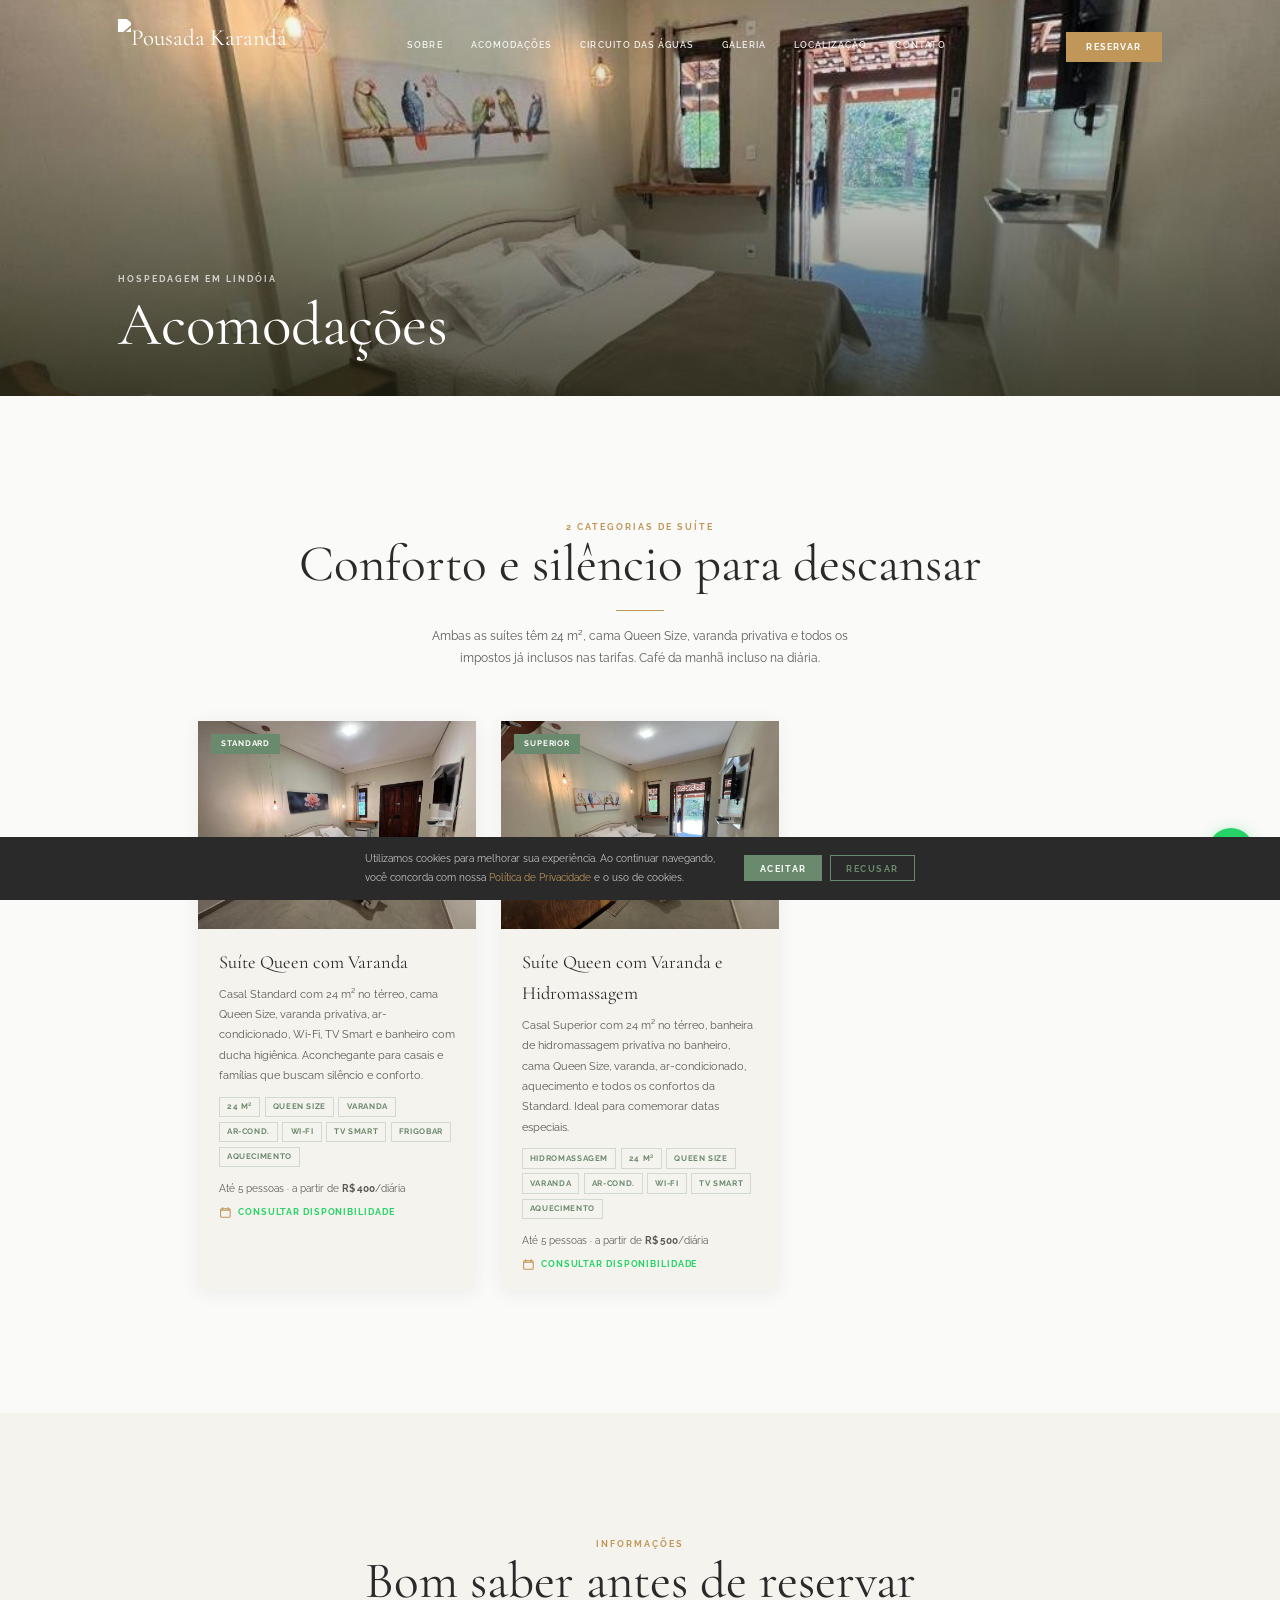
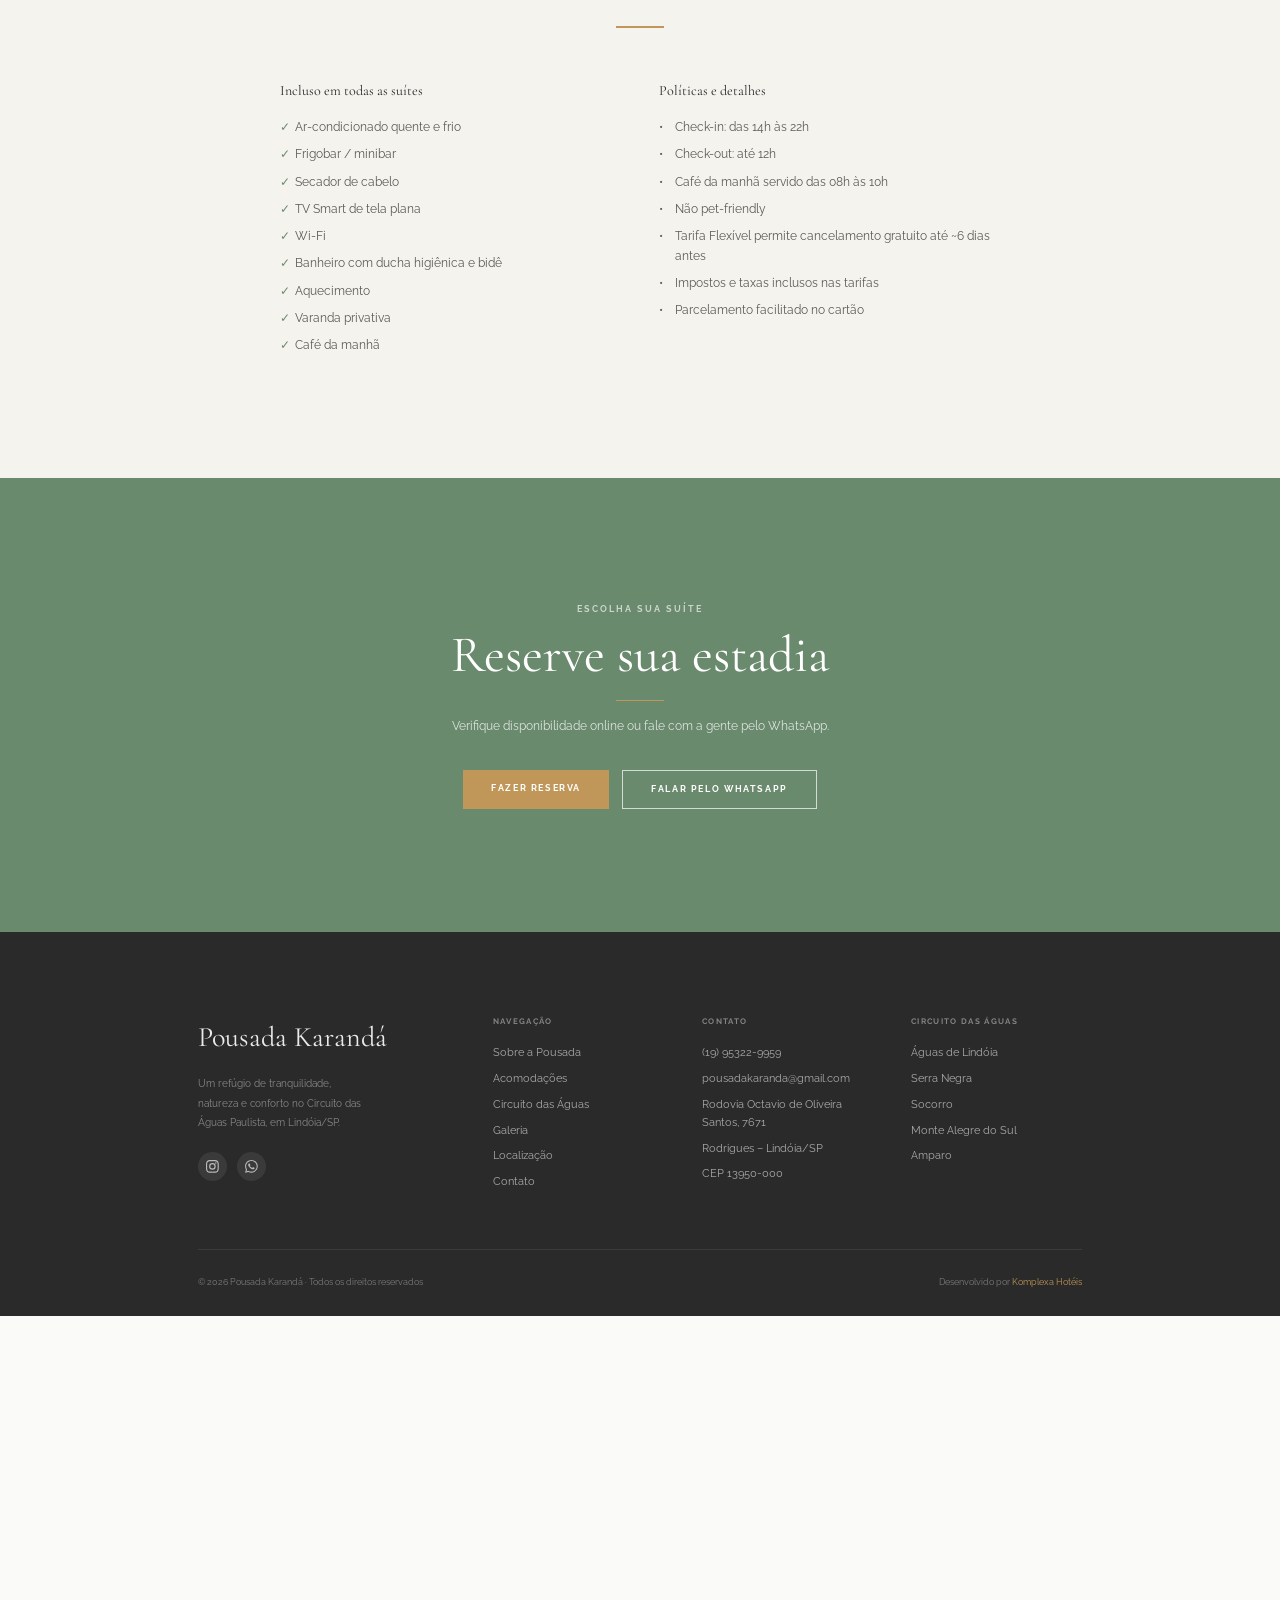
==== commit 3ed56974: "feat: adapta template Recanto para Pousada Karandá (Lindóia/SP) Reescreve todo o site para a Pousada" ====
--- a/acomodacoes/index.html
+++ b/acomodacoes/index.html
@@ -4,44 +4,42 @@
 <meta charset="UTF-8">
 <meta name="viewport" content="width=device-width, initial-scale=1.0">
 <link rel="icon" type="image/x-icon" href="../favicon.ico">
-  <link rel="icon" type="image/png" sizes="32x32" href="../favicon-32x32.png">
-  <link rel="icon" type="image/png" sizes="16x16" href="../favicon-16x16.png">
-  <link rel="apple-touch-icon" sizes="180x180" href="../apple-touch-icon.png">
-<title>Acomodações — Pousada Recanto dos Pôneis | Chalés na Serra Catarinense</title>
-<meta name="description" content="Conheça os chalés e o casarão da Pousada Recanto dos Pôneis em Rio Rufino. Chalés rústicos com lareira, cozinha completa e churrasqueira na Serra Catarinense.">
-<meta property="og:title" content="Acomodações — Pousada Recanto dos Pôneis | Chalés na Serra Catarinense">
-<meta property="og:description" content="Conheça os chalés e o casarão da Pousada Recanto dos Pôneis em Rio Rufino. Chalés rústicos com lareira, cozinha completa e churrasqueira na Serra Catarinense.">
-<meta property="og:image" content="https://recantodosponeis.com.br/assets/img/hero/fachada.jpg">
-<meta property="og:url" content="https://recantodosponeis.com.br/acomodacoes/">
+<link rel="icon" type="image/png" sizes="32x32" href="../favicon-32x32.png">
+<link rel="icon" type="image/png" sizes="16x16" href="../favicon-16x16.png">
+<link rel="apple-touch-icon" sizes="180x180" href="../apple-touch-icon.png">
+<title>Acomodações — Pousada Karandá | Suítes em Lindóia, SP</title>
+<meta name="description" content="Suítes Queen com varanda privativa, café da manhã incluso e opção com hidromassagem na Pousada Karandá, em Lindóia/SP. Reserve agora.">
+<meta property="og:title" content="Acomodações — Pousada Karandá | Suítes em Lindóia, SP">
+<meta property="og:description" content="Suítes Queen com varanda privativa, café da manhã incluso e opção com hidromassagem na Pousada Karandá, em Lindóia/SP.">
+<meta property="og:image" content="https://pousadakaranda.com.br/assets/img/karanda/suite-hidro-1.jpg">
+<meta property="og:url" content="https://pousadakaranda.com.br/acomodacoes/">
 <meta property="og:type" content="website">
-<link rel="canonical" href="https://recantodosponeis.com.br/acomodacoes/">
+<link rel="canonical" href="https://pousadakaranda.com.br/acomodacoes/">
 <meta name="twitter:card" content="summary_large_image">
 <meta property="og:locale" content="pt_BR">
-<meta name="twitter:image" content="https://recantodosponeis.com.br/assets/img/hero/fachada.jpg">
+<meta name="twitter:image" content="https://pousadakaranda.com.br/assets/img/karanda/suite-hidro-1.jpg">
 
 <!-- GTM HEAD -->
-<!-- Inserir GTM quando disponível -->
-
-<!-- Fontes -->
+
 <link rel="preconnect" href="https://fonts.googleapis.com">
 <link rel="preconnect" href="https://fonts.gstatic.com" crossorigin>
-<link href="https://fonts.googleapis.com/css2?family=Pinyon+Script&family=Raleway:ital,wght@0,300;0,400;0,500;0,600;0,700;1,300;1,400&display=swap" rel="stylesheet">
-
+<link href="https://fonts.googleapis.com/css2?family=Cormorant+Garamond:ital,wght@0,400;0,500;0,600;1,400&family=Raleway:ital,wght@0,300;0,400;0,500;0,600;0,700;1,300;1,400&display=swap" rel="stylesheet">
+<link rel="stylesheet" type="text/css" href="https://unpkg.com/@phosphor-icons/web@2.1.1/src/thin/style.css">
 <link rel="stylesheet" href="../assets/css/style.css">
 
 <script type="application/ld+json">
 {
   "@context": "https://schema.org",
   "@type": "WebPage",
-  "name": "Acomodações — Pousada Recanto dos Pôneis | Chalés na Serra Catarinense",
-  "description": "Conheça os chalés e o casarão da Pousada Recanto dos Pôneis em Rio Rufino. Chalés rústicos com lareira, cozinha completa e churrasqueira na Serra Catarinense.",
-  "url": "https://recantodosponeis.com.br/acomodacoes/",
-  "isPartOf": {"@type":"WebSite","url":"https://recantodosponeis.com.br/","name":"Pousada Recanto dos Pôneis"},
+  "name": "Acomodações — Pousada Karandá",
+  "description": "Suítes Queen com varanda privativa, café da manhã incluso e opção com hidromassagem na Pousada Karandá.",
+  "url": "https://pousadakaranda.com.br/acomodacoes/",
+  "isPartOf": {"@type":"WebSite","url":"https://pousadakaranda.com.br/","name":"Pousada Karandá"},
   "breadcrumb": {
     "@type": "BreadcrumbList",
     "itemListElement": [
-      {"@type":"ListItem","position":1,"name":"Home","item":"https://recantodosponeis.com.br/"},
-      {"@type":"ListItem","position":2,"name":"Acomodações","item":"https://recantodosponeis.com.br/acomodacoes/"}
+      {"@type":"ListItem","position":1,"name":"Home","item":"https://pousadakaranda.com.br/"},
+      {"@type":"ListItem","position":2,"name":"Acomodações","item":"https://pousadakaranda.com.br/acomodacoes/"}
     ]
   }
 }
@@ -49,20 +47,16 @@
 </head>
 <body>
 
-<!-- GTM BODY -->
-<!-- Inserir GTM quando disponível -->
-
-<!-- ═══ HEADER ═══ -->
+<!-- HEADER -->
 <header class="hdr hero-mode" id="hdr">
   <div class="hdr-inner">
-    <a href="../index.html" class="logo"><img src="../assets/img/logo.png" alt="Pousada Recanto dos Pôneis" class="logo-img"></a>
+    <a href="../index.html" class="logo"><img src="../assets/img/logo.png" alt="Pousada Karandá" class="logo-img"></a>
     <nav class="nav">
       <a href="../sobre/">Sobre</a>
-      <a href="../experiencia/">Experiência</a>
       <a href="../acomodacoes/">Acomodações</a>
+      <a href="../experiencia/">Circuito das Águas</a>
       <a href="../galeria/">Galeria</a>
       <a href="../localizacao/">Localização</a>
-      <a href="../blog/">Blog</a>
       <a href="../contato/">Contato</a>
     </nav>
     <a href="#" onclick="openBooking();return false" class="hdr-btn">Reservar</a>
@@ -74,150 +68,95 @@
 
 <div class="mobnav" id="mobnav">
   <a href="../sobre/" onclick="closeMob()">Sobre</a>
-  <a href="../experiencia/" onclick="closeMob()">Experiência</a>
   <a href="../acomodacoes/" onclick="closeMob()">Acomodações</a>
+  <a href="../experiencia/" onclick="closeMob()">Circuito das Águas</a>
   <a href="../galeria/" onclick="closeMob()">Galeria</a>
   <a href="../localizacao/" onclick="closeMob()">Localização</a>
-  <a href="../blog/" onclick="closeMob()">Blog</a>
   <a href="../contato/" onclick="closeMob()">Contato</a>
   <a href="#" class="btn-gold" style="margin-top:1rem" onclick="closeMob();openBooking();return false">Reservar Agora</a>
 </div>
 
-<!-- ═══ PAGE HERO ═══ -->
+<!-- PAGE HERO -->
 <div class="pg-hero">
-  <img src="../assets/img/quartos/chale-araucarias-frente.jpg" alt="Acomodações — Pousada Recanto dos Pôneis" fetchpriority="high" class="loaded">
+  <img src="../assets/img/karanda/suite-hidro-1.jpg" alt="Suíte Pousada Karandá" fetchpriority="high" class="loaded">
   <div class="pg-hero-c">
-    <span class="overline">Hospedagem Rural</span>
+    <span class="overline">Hospedagem em Lindóia</span>
     <h1>Acomodações</h1>
   </div>
 </div>
 
-<!-- ═══ QUARTOS ═══ -->
+<!-- QUARTOS -->
 <section>
   <div class="container">
     <div class="sec-head c">
-      <p class="overline">4 Acomodações</p>
-      <h2>Conforto rústico na serra</h2>
+      <p class="overline">2 Categorias de Suíte</p>
+      <h2>Conforto e silêncio para descansar</h2>
       <div class="divider cx"></div>
-      <p>Todos os nossos chalés possuem cozinha completa, churrasqueira, lareira, varanda ampla e redes para descanso.</p>
-    </div>
-
-    <!-- FILTROS -->
-    <div class="fbr">
-      <button class="fbtn active" onclick="filterRooms('all',this)">Todas</button>
-      <button class="fbtn" onclick="filterRooms('luxo',this)">Casais</button>
-      <button class="fbtn" onclick="filterRooms('familia',this)">Famílias</button>
-      <button class="fbtn" onclick="filterRooms('grupo',this)">Grupos</button>
+      <p>Ambas as suítes têm 24 m², cama Queen Size, varanda privativa e todos os impostos já inclusos nas tarifas. Café da manhã incluso na diária.</p>
     </div>
 
     <!-- GRID DE QUARTOS -->
     <div class="rm-g" id="roomsGrid">
 
-      <!-- Chalé Spa Sunset -->
-      <div class="rc" data-type="luxo">
+      <!-- Suíte Queen com Varanda -->
+      <div class="rc">
         <div class="rc-img">
-          <img src="../assets/img/quartos/chale-spa-dia.jpg" alt="Chalé Spa Sunset — Pousada Recanto dos Pôneis" loading="lazy">
-          <span class="rc-tag">Luxo</span>
+          <img src="../assets/img/karanda/suite-queen-1.jpg" alt="Suíte Queen com Varanda — Pousada Karandá" loading="lazy">
+          <span class="rc-tag">Standard</span>
         </div>
         <div class="rc-b">
-          <h3>Chalé Spa Sunset</h3>
-          <p>Projetado para casais exigentes. 100m² em madeira rústica estilo canadense com banheira de hidromassagem, cromoterapia, cama Queen com dossel, mezanino e vista para o pôr do sol.</p>
+          <h3>Suíte Queen com Varanda</h3>
+          <p>Casal Standard com 24 m² no térreo, cama Queen Size, varanda privativa, ar-condicionado, Wi-Fi, TV Smart e banheiro com ducha higiênica. Aconchegante para casais e famílias que buscam silêncio e conforto.</p>
+          <div class="rc-feats">
+            <span class="rc-feat">24 m²</span>
+            <span class="rc-feat">Queen Size</span>
+            <span class="rc-feat">Varanda</span>
+            <span class="rc-feat">Ar-cond.</span>
+            <span class="rc-feat">Wi-Fi</span>
+            <span class="rc-feat">TV Smart</span>
+            <span class="rc-feat">Frigobar</span>
+            <span class="rc-feat">Aquecimento</span>
+          </div>
+          <p style="font-size:.78rem;color:var(--text-muted);margin-bottom:.5rem">Até 5 pessoas · a partir de <strong>R$ 400</strong>/diária</p>
+          <a href="#" onclick="openBooking();return false" class="rc-wa">
+            <svg width="16" height="16" viewBox="0 0 24 24" fill="#c19759"><path d="M19 4h-1V3a1 1 0 00-2 0v1H8V3a1 1 0 00-2 0v1H5a3 3 0 00-3 3v12a3 3 0 003 3h14a3 3 0 003-3V7a3 3 0 00-3-3zm1 15a1 1 0 01-1 1H5a1 1 0 01-1-1V9h16zm0-12H4V7a1 1 0 011-1h1v1a1 1 0 002 0V6h8v1a1 1 0 002 0V6h1a1 1 0 011 1z"/></svg>
+            Consultar Disponibilidade
+          </a>
+        </div>
+      </div>
+
+      <!-- Suíte Queen com Hidromassagem -->
+      <div class="rc">
+        <div class="rc-img">
+          <img src="../assets/img/karanda/suite-hidro-1.jpg" alt="Suíte Queen com Varanda e Hidromassagem — Pousada Karandá" loading="lazy">
+          <span class="rc-tag">Superior</span>
+        </div>
+        <div class="rc-b">
+          <h3>Suíte Queen com Varanda e Hidromassagem</h3>
+          <p>Casal Superior com 24 m² no térreo, banheira de hidromassagem privativa no banheiro, cama Queen Size, varanda, ar-condicionado, aquecimento e todos os confortos da Standard. Ideal para comemorar datas especiais.</p>
           <div class="rc-feats">
             <span class="rc-feat">Hidromassagem</span>
+            <span class="rc-feat">24 m²</span>
+            <span class="rc-feat">Queen Size</span>
+            <span class="rc-feat">Varanda</span>
             <span class="rc-feat">Ar-cond.</span>
-            <span class="rc-feat">Lareira</span>
-            <span class="rc-feat">Cafeteira</span>
-            <span class="rc-feat">Netflix</span>
-            <span class="rc-feat">100mb</span>
+            <span class="rc-feat">Wi-Fi</span>
+            <span class="rc-feat">TV Smart</span>
+            <span class="rc-feat">Aquecimento</span>
           </div>
-          <p style="font-size:.78rem;color:var(--text-muted);margin-bottom:.5rem">Ideal para 1 casal + até 2 filhos pequenos</p>
-          <a href="https://wa.me/554935127136" target="_blank" rel="noopener" class="rc-wa">
-            <svg width="16" height="16" viewBox="0 0 24 24" fill="#25D366"><path d="M17.472 14.382c-.297-.149-1.758-.867-2.03-.967-.273-.099-.471-.148-.67.15-.197.297-.767.966-.94 1.164-.173.199-.347.223-.644.075-.297-.15-1.255-.463-2.39-1.475-.883-.788-1.48-1.761-1.653-2.059-.173-.297-.018-.458.13-.606.134-.133.298-.347.446-.52.149-.174.198-.298.298-.497.099-.198.05-.371-.025-.52-.075-.149-.669-1.612-.916-2.207-.242-.579-.487-.5-.669-.51-.173-.008-.371-.01-.57-.01-.198 0-.52.074-.792.372-.272.297-1.04 1.016-1.04 2.479 0 1.462 1.065 2.875 1.213 3.074.149.198 2.096 3.2 5.077 4.487.709.306 1.262.489 1.694.625.712.227 1.36.195 1.871.118.571-.085 1.758-.719 2.006-1.413.248-.694.248-1.289.173-1.413-.074-.124-.272-.198-.57-.347m-5.421 7.403h-.004a9.87 9.87 0 01-5.031-1.378l-.361-.214-3.741.982.998-3.648-.235-.374a9.86 9.86 0 01-1.51-5.26c.001-5.45 4.436-9.884 9.888-9.884 2.64 0 5.122 1.03 6.988 2.898a9.825 9.825 0 012.893 6.994c-.003 5.45-4.437 9.884-9.885 9.884m8.413-18.297A11.815 11.815 0 0012.05 0C5.495 0 .16 5.335.157 11.892c0 2.096.547 4.142 1.588 5.945L.057 24l6.305-1.654a11.882 11.882 0 005.683 1.448h.005c6.554 0 11.89-5.335 11.893-11.893a11.821 11.821 0 00-3.48-8.413z"/></svg>
+          <p style="font-size:.78rem;color:var(--text-muted);margin-bottom:.5rem">Até 5 pessoas · a partir de <strong>R$ 500</strong>/diária</p>
+          <a href="#" onclick="openBooking();return false" class="rc-wa">
+            <svg width="16" height="16" viewBox="0 0 24 24" fill="#c19759"><path d="M19 4h-1V3a1 1 0 00-2 0v1H8V3a1 1 0 00-2 0v1H5a3 3 0 00-3 3v12a3 3 0 003 3h14a3 3 0 003-3V7a3 3 0 00-3-3zm1 15a1 1 0 01-1 1H5a1 1 0 01-1-1V9h16zm0-12H4V7a1 1 0 011-1h1v1a1 1 0 002 0V6h8v1a1 1 0 002 0V6h1a1 1 0 011 1z"/></svg>
             Consultar Disponibilidade
           </a>
         </div>
       </div>
 
-      <!-- Chalé dos Lagos -->
-      <div class="rc" data-type="familia">
-        <div class="rc-img">
-          <img src="../assets/img/quartos/chale-lagos-fachada.jpg" alt="Chalé dos Lagos — Pousada Recanto dos Pôneis" loading="lazy">
-          <span class="rc-tag">Família</span>
-        </div>
-        <div class="rc-b">
-          <h3>Chalé dos Lagos</h3>
-          <p>Local privilegiado com vista para o lago. Dois quartos, deck com vista para contemplar a natureza ao entardecer. Aconchegante e completo.</p>
-          <div class="rc-feats">
-            <span class="rc-feat">Vista Lago</span>
-            <span class="rc-feat">2 Quartos</span>
-            <span class="rc-feat">Ar-cond.</span>
-            <span class="rc-feat">Deck</span>
-            <span class="rc-feat">Netflix</span>
-            <span class="rc-feat">Fogão a Lenha</span>
-          </div>
-          <p style="font-size:.78rem;color:var(--text-muted);margin-bottom:.5rem">Até 6 pessoas (2 famílias)</p>
-          <a href="https://wa.me/554935127136" target="_blank" rel="noopener" class="rc-wa">
-            <svg width="16" height="16" viewBox="0 0 24 24" fill="#25D366"><path d="M17.472 14.382c-.297-.149-1.758-.867-2.03-.967-.273-.099-.471-.148-.67.15-.197.297-.767.966-.94 1.164-.173.199-.347.223-.644.075-.297-.15-1.255-.463-2.39-1.475-.883-.788-1.48-1.761-1.653-2.059-.173-.297-.018-.458.13-.606.134-.133.298-.347.446-.52.149-.174.198-.298.298-.497.099-.198.05-.371-.025-.52-.075-.149-.669-1.612-.916-2.207-.242-.579-.487-.5-.669-.51-.173-.008-.371-.01-.57-.01-.198 0-.52.074-.792.372-.272.297-1.04 1.016-1.04 2.479 0 1.462 1.065 2.875 1.213 3.074.149.198 2.096 3.2 5.077 4.487.709.306 1.262.489 1.694.625.712.227 1.36.195 1.871.118.571-.085 1.758-.719 2.006-1.413.248-.694.248-1.289.173-1.413-.074-.124-.272-.198-.57-.347m-5.421 7.403h-.004a9.87 9.87 0 01-5.031-1.378l-.361-.214-3.741.982.998-3.648-.235-.374a9.86 9.86 0 01-1.51-5.26c.001-5.45 4.436-9.884 9.888-9.884 2.64 0 5.122 1.03 6.988 2.898a9.825 9.825 0 012.893 6.994c-.003 5.45-4.437 9.884-9.885 9.884m8.413-18.297A11.815 11.815 0 0012.05 0C5.495 0 .16 5.335.157 11.892c0 2.096.547 4.142 1.588 5.945L.057 24l6.305-1.654a11.882 11.882 0 005.683 1.448h.005c6.554 0 11.89-5.335 11.893-11.893a11.821 11.821 0 00-3.48-8.413z"/></svg>
-            Consultar Disponibilidade
-          </a>
-        </div>
-      </div>
-
-      <!-- Chalé dos Pôneis -->
-      <div class="rc" data-type="familia">
-        <div class="rc-img">
-          <img src="../assets/img/quartos/chale-poneis-fachada.jpg" alt="Chalé dos Pôneis — Pousada Recanto dos Pôneis" loading="lazy">
-          <span class="rc-tag">Família</span>
-        </div>
-        <div class="rc-b">
-          <h3>Chalé dos Pôneis</h3>
-          <p>Em um campo gramado onde pôneis e cavalos passeiam livremente. As crianças adoram — correm no campo, brincam na gangorra e alimentam os pôneis.</p>
-          <div class="rc-feats">
-            <span class="rc-feat">Campo com Pôneis</span>
-            <span class="rc-feat">2 Quartos</span>
-            <span class="rc-feat">Ar-cond.</span>
-            <span class="rc-feat">Varanda</span>
-            <span class="rc-feat">Fogão a Lenha</span>
-            <span class="rc-feat">Lareira</span>
-          </div>
-          <p style="font-size:.78rem;color:var(--text-muted);margin-bottom:.5rem">Até 6 pessoas (2 famílias)</p>
-          <a href="https://wa.me/554935127136" target="_blank" rel="noopener" class="rc-wa">
-            <svg width="16" height="16" viewBox="0 0 24 24" fill="#25D366"><path d="M17.472 14.382c-.297-.149-1.758-.867-2.03-.967-.273-.099-.471-.148-.67.15-.197.297-.767.966-.94 1.164-.173.199-.347.223-.644.075-.297-.15-1.255-.463-2.39-1.475-.883-.788-1.48-1.761-1.653-2.059-.173-.297-.018-.458.13-.606.134-.133.298-.347.446-.52.149-.174.198-.298.298-.497.099-.198.05-.371-.025-.52-.075-.149-.669-1.612-.916-2.207-.242-.579-.487-.5-.669-.51-.173-.008-.371-.01-.57-.01-.198 0-.52.074-.792.372-.272.297-1.04 1.016-1.04 2.479 0 1.462 1.065 2.875 1.213 3.074.149.198 2.096 3.2 5.077 4.487.709.306 1.262.489 1.694.625.712.227 1.36.195 1.871.118.571-.085 1.758-.719 2.006-1.413.248-.694.248-1.289.173-1.413-.074-.124-.272-.198-.57-.347m-5.421 7.403h-.004a9.87 9.87 0 01-5.031-1.378l-.361-.214-3.741.982.998-3.648-.235-.374a9.86 9.86 0 01-1.51-5.26c.001-5.45 4.436-9.884 9.888-9.884 2.64 0 5.122 1.03 6.988 2.898a9.825 9.825 0 012.893 6.994c-.003 5.45-4.437 9.884-9.885 9.884m8.413-18.297A11.815 11.815 0 0012.05 0C5.495 0 .16 5.335.157 11.892c0 2.096.547 4.142 1.588 5.945L.057 24l6.305-1.654a11.882 11.882 0 005.683 1.448h.005c6.554 0 11.89-5.335 11.893-11.893a11.821 11.821 0 00-3.48-8.413z"/></svg>
-            Consultar Disponibilidade
-          </a>
-        </div>
-      </div>
-
-      <!-- Casarão -->
-      <div class="rc" data-type="grupo">
-        <div class="rc-img">
-          <img src="../assets/img/hero/fachada-casarao.webp" alt="Casarão — Pousada Recanto dos Pôneis" loading="lazy">
-          <span class="rc-tag">Grupo</span>
-        </div>
-        <div class="rc-b">
-          <h3>Casarão</h3>
-          <p>Ideal para encontro de famílias ou grupos de amigos. 3 quartos, sala de jogos com sinuca e pebolim, churrasqueira e toda estrutura para uma estadia inesquecível.</p>
-          <div class="rc-feats">
-            <span class="rc-feat">3 Quartos</span>
-            <span class="rc-feat">2 Banheiros</span>
-            <span class="rc-feat">Sinuca</span>
-            <span class="rc-feat">Pebolim</span>
-            <span class="rc-feat">Freezer</span>
-            <span class="rc-feat">Fogão a Lenha</span>
-          </div>
-          <p style="font-size:.78rem;color:var(--text-muted);margin-bottom:.5rem">Até 12 pessoas</p>
-          <a href="https://wa.me/554935127136" target="_blank" rel="noopener" class="rc-wa">
-            <svg width="16" height="16" viewBox="0 0 24 24" fill="#25D366"><path d="M17.472 14.382c-.297-.149-1.758-.867-2.03-.967-.273-.099-.471-.148-.67.15-.197.297-.767.966-.94 1.164-.173.199-.347.223-.644.075-.297-.15-1.255-.463-2.39-1.475-.883-.788-1.48-1.761-1.653-2.059-.173-.297-.018-.458.13-.606.134-.133.298-.347.446-.52.149-.174.198-.298.298-.497.099-.198.05-.371-.025-.52-.075-.149-.669-1.612-.916-2.207-.242-.579-.487-.5-.669-.51-.173-.008-.371-.01-.57-.01-.198 0-.52.074-.792.372-.272.297-1.04 1.016-1.04 2.479 0 1.462 1.065 2.875 1.213 3.074.149.198 2.096 3.2 5.077 4.487.709.306 1.262.489 1.694.625.712.227 1.36.195 1.871.118.571-.085 1.758-.719 2.006-1.413.248-.694.248-1.289.173-1.413-.074-.124-.272-.198-.57-.347m-5.421 7.403h-.004a9.87 9.87 0 01-5.031-1.378l-.361-.214-3.741.982.998-3.648-.235-.374a9.86 9.86 0 01-1.51-5.26c.001-5.45 4.436-9.884 9.888-9.884 2.64 0 5.122 1.03 6.988 2.898a9.825 9.825 0 012.893 6.994c-.003 5.45-4.437 9.884-9.885 9.884m8.413-18.297A11.815 11.815 0 0012.05 0C5.495 0 .16 5.335.157 11.892c0 2.096.547 4.142 1.588 5.945L.057 24l6.305-1.654a11.882 11.882 0 005.683 1.448h.005c6.554 0 11.89-5.335 11.893-11.893a11.821 11.821 0 00-3.48-8.413z"/></svg>
-            Consultar Disponibilidade
-          </a>
-        </div>
-      </div>
-
     </div>
   </div>
 </section>
 
-<!-- ═══ INFORMAÇÕES IMPORTANTES ═══ -->
+<!-- INFORMAÇÕES IMPORTANTES -->
 <section style="background:var(--surface)">
   <div class="container">
     <div class="sec-head c">
@@ -227,62 +166,62 @@
     </div>
     <div style="display:grid;grid-template-columns:repeat(auto-fit,minmax(320px,1fr));gap:3rem;max-width:900px;margin:0 auto">
       <div>
-        <h3 style="font-size:1.1rem;margin-bottom:1.2rem">O que está incluso em todas as acomodações</h3>
+        <h3 style="font-size:1.1rem;margin-bottom:1.2rem">Incluso em todas as suítes</h3>
         <ul style="list-style:none;padding:0;display:flex;flex-direction:column;gap:.6rem">
-          <li style="font-size:.9rem;color:var(--text-muted);padding-left:1.2rem;position:relative"><span style="position:absolute;left:0;color:var(--accent)">&#10003;</span> Cozinha completa</li>
-          <li style="font-size:.9rem;color:var(--text-muted);padding-left:1.2rem;position:relative"><span style="position:absolute;left:0;color:var(--accent)">&#10003;</span> Churrasqueira</li>
-          <li style="font-size:.9rem;color:var(--text-muted);padding-left:1.2rem;position:relative"><span style="position:absolute;left:0;color:var(--accent)">&#10003;</span> Lareira</li>
-          <li style="font-size:.9rem;color:var(--text-muted);padding-left:1.2rem;position:relative"><span style="position:absolute;left:0;color:var(--accent)">&#10003;</span> Varanda ampla com redes</li>
-          <li style="font-size:.9rem;color:var(--text-muted);padding-left:1.2rem;position:relative"><span style="position:absolute;left:0;color:var(--accent)">&#10003;</span> Roupas de cama fornecidas</li>
-          <li style="font-size:.9rem;color:var(--text-muted);padding-left:1.2rem;position:relative"><span style="position:absolute;left:0;color:var(--accent)">&#10003;</span> Lenha para lareira/fogão (2 caixas inclusas)</li>
+          <li style="font-size:.9rem;color:var(--text-muted);padding-left:1.2rem;position:relative"><span style="position:absolute;left:0;color:var(--accent)">&#10003;</span> Ar-condicionado quente e frio</li>
+          <li style="font-size:.9rem;color:var(--text-muted);padding-left:1.2rem;position:relative"><span style="position:absolute;left:0;color:var(--accent)">&#10003;</span> Frigobar / minibar</li>
+          <li style="font-size:.9rem;color:var(--text-muted);padding-left:1.2rem;position:relative"><span style="position:absolute;left:0;color:var(--accent)">&#10003;</span> Secador de cabelo</li>
+          <li style="font-size:.9rem;color:var(--text-muted);padding-left:1.2rem;position:relative"><span style="position:absolute;left:0;color:var(--accent)">&#10003;</span> TV Smart de tela plana</li>
           <li style="font-size:.9rem;color:var(--text-muted);padding-left:1.2rem;position:relative"><span style="position:absolute;left:0;color:var(--accent)">&#10003;</span> Wi-Fi</li>
+          <li style="font-size:.9rem;color:var(--text-muted);padding-left:1.2rem;position:relative"><span style="position:absolute;left:0;color:var(--accent)">&#10003;</span> Banheiro com ducha higiênica e bidê</li>
+          <li style="font-size:.9rem;color:var(--text-muted);padding-left:1.2rem;position:relative"><span style="position:absolute;left:0;color:var(--accent)">&#10003;</span> Aquecimento</li>
+          <li style="font-size:.9rem;color:var(--text-muted);padding-left:1.2rem;position:relative"><span style="position:absolute;left:0;color:var(--accent)">&#10003;</span> Varanda privativa</li>
+          <li style="font-size:.9rem;color:var(--text-muted);padding-left:1.2rem;position:relative"><span style="position:absolute;left:0;color:var(--accent)">&#10003;</span> Café da manhã</li>
         </ul>
       </div>
       <div>
-        <h3 style="font-size:1.1rem;margin-bottom:1.2rem">Bom saber</h3>
+        <h3 style="font-size:1.1rem;margin-bottom:1.2rem">Políticas e detalhes</h3>
         <ul style="list-style:none;padding:0;display:flex;flex-direction:column;gap:.6rem">
-          <li style="font-size:.9rem;color:var(--text-muted);padding-left:1.2rem;position:relative"><span style="position:absolute;left:0;color:var(--text-muted)">&#8226;</span> Toalhas de banho — trazer as suas</li>
-          <li style="font-size:.9rem;color:var(--text-muted);padding-left:1.2rem;position:relative"><span style="position:absolute;left:0;color:var(--text-muted)">&#8226;</span> Lenha adicional R$ 30/caixa</li>
-          <li style="font-size:.9rem;color:var(--text-muted);padding-left:1.2rem;position:relative"><span style="position:absolute;left:0;color:var(--text-muted)">&#8226;</span> Para churrasqueira trazer carvão</li>
-          <li style="font-size:.9rem;color:var(--text-muted);padding-left:1.2rem;position:relative"><span style="position:absolute;left:0;color:var(--text-muted)">&#8226;</span> Mercadinhos próximos a 2km e 4km</li>
-          <li style="font-size:.9rem;color:var(--text-muted);padding-left:1.2rem;position:relative"><span style="position:absolute;left:0;color:var(--text-muted)">&#8226;</span> Restaurante Fratelli faz delivery (49-3279-0218)</li>
+          <li style="font-size:.9rem;color:var(--text-muted);padding-left:1.2rem;position:relative"><span style="position:absolute;left:0;color:var(--text-muted)">&#8226;</span> Check-in: das 14h às 22h</li>
+          <li style="font-size:.9rem;color:var(--text-muted);padding-left:1.2rem;position:relative"><span style="position:absolute;left:0;color:var(--text-muted)">&#8226;</span> Check-out: até 12h</li>
+          <li style="font-size:.9rem;color:var(--text-muted);padding-left:1.2rem;position:relative"><span style="position:absolute;left:0;color:var(--text-muted)">&#8226;</span> Café da manhã servido das 08h às 10h</li>
+          <li style="font-size:.9rem;color:var(--text-muted);padding-left:1.2rem;position:relative"><span style="position:absolute;left:0;color:var(--text-muted)">&#8226;</span> Não pet-friendly</li>
+          <li style="font-size:.9rem;color:var(--text-muted);padding-left:1.2rem;position:relative"><span style="position:absolute;left:0;color:var(--text-muted)">&#8226;</span> Tarifa Flexível permite cancelamento gratuito até ~6 dias antes</li>
+          <li style="font-size:.9rem;color:var(--text-muted);padding-left:1.2rem;position:relative"><span style="position:absolute;left:0;color:var(--text-muted)">&#8226;</span> Impostos e taxas inclusos nas tarifas</li>
+          <li style="font-size:.9rem;color:var(--text-muted);padding-left:1.2rem;position:relative"><span style="position:absolute;left:0;color:var(--text-muted)">&#8226;</span> Parcelamento facilitado no cartão</li>
         </ul>
       </div>
     </div>
   </div>
 </section>
 
-<!-- ═══ CTA ═══ -->
+<!-- CTA -->
 <section style="background:var(--accent);text-align:center">
   <div class="container">
-    <p class="overline" style="color:rgba(255,255,255,.65);text-align:center;display:block;margin:0 auto">Encontre sua acomodação ideal</p>
-    <h2 style="color:#fff;margin:.6rem auto 1rem;text-align:center">Reserve sua acomodação</h2>
+    <p class="overline" style="color:rgba(255,255,255,.65);text-align:center;display:block;margin:0 auto">Escolha sua suíte</p>
+    <h2 style="color:#fff;margin:.6rem auto 1rem;text-align:center">Reserve sua estadia</h2>
     <div class="divider cx" style="background:var(--cta)"></div>
-    <p style="color:rgba(255,255,255,.78);margin:1.2rem auto 2.5rem;text-align:center">Entre em contato e verifique disponibilidade. Respondemos rapidamente pelo WhatsApp.</p>
+    <p style="color:rgba(255,255,255,.78);margin:1.2rem auto 2.5rem;text-align:center">Verifique disponibilidade online ou fale com a gente pelo WhatsApp.</p>
     <div style="display:flex;gap:1rem;justify-content:center;flex-wrap:wrap">
-      <a href="https://wa.me/554935127136" target="_blank" rel="noopener" class="btn-gold">Falar pelo WhatsApp</a>
-      <a href="../localizacao/" class="btn-outline-w">Ver Localização</a>
+      <a href="#" onclick="openBooking();return false" class="btn-gold">Fazer Reserva</a>
+      <a href="https://wa.me/5519953229959" target="_blank" rel="noopener" class="btn-outline-w">Falar pelo WhatsApp</a>
     </div>
   </div>
 </section>
 
-<!-- ═══ FOOTER ═══ -->
+<!-- FOOTER -->
 <footer>
   <div class="container">
     <div class="ft-grid">
       <div class="ft-brand">
-        <span class="logo">Recanto dos Pôneis</span>
-        <p>Sua experiência rural autêntica na Serra Catarinense. Chalés rústicos, passeios a cavalo e natureza de tirar o fôlego.</p>
+        <span class="logo">Pousada Karandá</span>
+        <p>Um refúgio de tranquilidade, natureza e conforto no Circuito das Águas Paulista, em Lindóia/SP.</p>
         <div class="ft-social">
-          <a href="https://instagram.com/recantodosponeis" target="_blank" rel="noopener" aria-label="Instagram">
-            <svg width="16" height="16" viewBox="0 0 24 24" fill="currentColor">
-              <path d="M12 2.163c3.204 0 3.584.012 4.85.07 3.252.148 4.771 1.691 4.919 4.919.058 1.265.069 1.645.069 4.849 0 3.205-.012 3.584-.069 4.849-.149 3.225-1.664 4.771-4.919 4.919-1.266.058-1.644.07-4.85.07-3.204 0-3.584-.012-4.849-.07-3.26-.149-4.771-1.699-4.919-4.92-.058-1.265-.07-1.644-.07-4.849 0-3.204.013-3.583.07-4.849.149-3.227 1.664-4.771 4.919-4.919 1.266-.057 1.645-.069 4.849-.069zM12 0C8.741 0 8.333.014 7.053.072 2.695.272.273 2.69.073 7.052.014 8.333 0 8.741 0 12c0 3.259.014 3.668.072 4.948.2 4.358 2.618 6.78 6.98 6.98C8.333 23.986 8.741 24 12 24c3.259 0 3.668-.014 4.948-.072 4.354-.2 6.782-2.618 6.979-6.98.059-1.28.073-1.689.073-4.948 0-3.259-.014-3.667-.072-4.947-.196-4.354-2.617-6.78-6.979-6.98C15.668.014 15.259 0 12 0zm0 5.838a6.162 6.162 0 100 12.324 6.162 6.162 0 000-12.324zM12 16a4 4 0 110-8 4 4 0 010 8zm6.406-11.845a1.44 1.44 0 100 2.881 1.44 1.44 0 000-2.881z"/>
-            </svg>
-          </a>
-          <a href="https://wa.me/554935127136" target="_blank" rel="noopener" aria-label="WhatsApp">
-            <svg width="16" height="16" viewBox="0 0 24 24" fill="currentColor">
-              <path d="M17.472 14.382c-.297-.149-1.758-.867-2.03-.967-.273-.099-.471-.148-.67.15-.197.297-.767.966-.94 1.164-.173.199-.347.223-.644.075-.297-.15-1.255-.463-2.39-1.475-.883-.788-1.48-1.761-1.653-2.059-.173-.297-.018-.458.13-.606.134-.133.298-.347.446-.52.149-.174.198-.298.298-.497.099-.198.05-.371-.025-.52-.075-.149-.669-1.612-.916-2.207-.242-.579-.487-.5-.669-.51-.173-.008-.371-.01-.57-.01-.198 0-.52.074-.792.372-.272.297-1.04 1.016-1.04 2.479 0 1.462 1.065 2.875 1.213 3.074.149.198 2.096 3.2 5.077 4.487.709.306 1.262.489 1.694.625.712.227 1.36.195 1.871.118.571-.085 1.758-.719 2.006-1.413.248-.694.248-1.289.173-1.413-.074-.124-.272-.198-.57-.347m-5.421 7.403h-.004a9.87 9.87 0 01-5.031-1.378l-.361-.214-3.741.982.998-3.648-.235-.374a9.86 9.86 0 01-1.51-5.26c.001-5.45 4.436-9.884 9.888-9.884 2.64 0 5.122 1.03 6.988 2.898a9.825 9.825 0 012.893 6.994c-.003 5.45-4.437 9.884-9.885 9.884m8.413-18.297A11.815 11.815 0 0012.05 0C5.495 0 .16 5.335.157 11.892c0 2.096.547 4.142 1.588 5.945L.057 24l6.305-1.654a11.882 11.882 0 005.683 1.448h.005c6.554 0 11.89-5.335 11.893-11.893a11.821 11.821 0 00-3.48-8.413z"/>
-            </svg>
+          <a href="https://www.instagram.com/pousadakaranda/" target="_blank" rel="noopener" aria-label="Instagram">
+            <svg width="16" height="16" viewBox="0 0 24 24" fill="currentColor"><path d="M12 2.163c3.204 0 3.584.012 4.85.07 3.252.148 4.771 1.691 4.919 4.919.058 1.265.069 1.645.069 4.849 0 3.205-.012 3.584-.069 4.849-.149 3.225-1.664 4.771-4.919 4.919-1.266.058-1.644.07-4.85.07-3.204 0-3.584-.012-4.849-.07-3.26-.149-4.771-1.699-4.919-4.92-.058-1.265-.07-1.644-.07-4.849 0-3.204.013-3.583.07-4.849.149-3.227 1.664-4.771 4.919-4.919 1.266-.057 1.645-.069 4.849-.069zM12 0C8.741 0 8.333.014 7.053.072 2.695.272.273 2.69.073 7.052.014 8.333 0 8.741 0 12c0 3.259.014 3.668.072 4.948.2 4.358 2.618 6.78 6.98 6.98C8.333 23.986 8.741 24 12 24c3.259 0 3.668-.014 4.948-.072 4.354-.2 6.782-2.618 6.979-6.98.059-1.28.073-1.689.073-4.948 0-3.259-.014-3.667-.072-4.947-.196-4.354-2.617-6.78-6.979-6.98C15.668.014 15.259 0 12 0zm0 5.838a6.162 6.162 0 100 12.324 6.162 6.162 0 000-12.324zM12 16a4 4 0 110-8 4 4 0 010 8zm6.406-11.845a1.44 1.44 0 100 2.881 1.44 1.44 0 000-2.881z"/></svg>
+          </a>
+          <a href="https://wa.me/5519953229959" target="_blank" rel="noopener" aria-label="WhatsApp">
+            <svg width="16" height="16" viewBox="0 0 24 24" fill="currentColor"><path d="M17.472 14.382c-.297-.149-1.758-.867-2.03-.967-.273-.099-.471-.148-.67.15-.197.297-.767.966-.94 1.164-.173.199-.347.223-.644.075-.297-.15-1.255-.463-2.39-1.475-.883-.788-1.48-1.761-1.653-2.059-.173-.297-.018-.458.13-.606.134-.133.298-.347.446-.52.149-.174.198-.298.298-.497.099-.198.05-.371-.025-.52-.075-.149-.669-1.612-.916-2.207-.242-.579-.487-.5-.669-.51-.173-.008-.371-.01-.57-.01-.198 0-.52.074-.792.372-.272.297-1.04 1.016-1.04 2.479 0 1.462 1.065 2.875 1.213 3.074.149.198 2.096 3.2 5.077 4.487.709.306 1.262.489 1.694.625.712.227 1.36.195 1.871.118.571-.085 1.758-.719 2.006-1.413.248-.694.248-1.289.173-1.413-.074-.124-.272-.198-.57-.347m-5.421 7.403h-.004a9.87 9.87 0 01-5.031-1.378l-.361-.214-3.741.982.998-3.648-.235-.374a9.86 9.86 0 01-1.51-5.26c.001-5.45 4.436-9.884 9.888-9.884 2.64 0 5.122 1.03 6.988 2.898a9.825 9.825 0 012.893 6.994c-.003 5.45-4.437 9.884-9.885 9.884m8.413-18.297A11.815 11.815 0 0012.05 0C5.495 0 .16 5.335.157 11.892c0 2.096.547 4.142 1.588 5.945L.057 24l6.305-1.654a11.882 11.882 0 005.683 1.448h.005c6.554 0 11.89-5.335 11.893-11.893a11.821 11.821 0 00-3.48-8.413z"/></svg>
           </a>
         </div>
       </div>
@@ -290,43 +229,41 @@
         <h4>Navegação</h4>
         <a href="../sobre/">Sobre a Pousada</a>
         <a href="../acomodacoes/">Acomodações</a>
+        <a href="../experiencia/">Circuito das Águas</a>
         <a href="../galeria/">Galeria</a>
         <a href="../localizacao/">Localização</a>
-        <a href="../blog/">Blog</a>
         <a href="../contato/">Contato</a>
       </div>
       <div class="ft-col">
         <h4>Contato</h4>
-        <span>(49) 3512-7136</span>
-        <span>recanto.poneis@gmail.com</span>
-        <span>SC 370 Km 34, Rio do Tigre 001</span>
-        <span>Rio Rufino – SC</span>
-        <span>CEP 88658-000</span>
+        <span>(19) 95322-9959</span>
+        <span>pousadakaranda@gmail.com</span>
+        <span>Rodovia Octavio de Oliveira Santos, 7671</span>
+        <span>Rodrigues – Lindóia/SP</span>
+        <span>CEP 13950-000</span>
       </div>
       <div class="ft-col">
-        <h4>Atrações Próximas</h4>
-        <span>Serra do Corvo Branco</span>
-        <span>Cachoeira Rio do Tigre</span>
-        <span>Morro das Torres</span>
-        <span>Pedra Furada</span>
-        <span>Cascata que Congela</span>
+        <h4>Circuito das Águas</h4>
+        <span>Águas de Lindóia</span>
+        <span>Serra Negra</span>
+        <span>Socorro</span>
+        <span>Monte Alegre do Sul</span>
+        <span>Amparo</span>
       </div>
     </div>
     <div class="ft-bottom">
-      <p>© 2025 Pousada Recanto dos Pôneis · Todos os direitos reservados</p>
+      <p>© 2026 Pousada Karandá · Todos os direitos reservados</p>
       <p>Desenvolvido por <a href="#" target="_blank">Komplexa Hotéis</a></p>
     </div>
   </div>
 </footer>
 
-<!-- ═══ WHATSAPP BOTÃO FLUTUANTE ═══ -->
-<a class="wa-btn" href="https://wa.me/554935127136" target="_blank" rel="noopener" aria-label="Falar pelo WhatsApp">
-  <svg viewBox="0 0 24 24">
-    <path d="M17.472 14.382c-.297-.149-1.758-.867-2.03-.967-.273-.099-.471-.148-.67.15-.197.297-.767.966-.94 1.164-.173.199-.347.223-.644.075-.297-.15-1.255-.463-2.39-1.475-.883-.788-1.48-1.761-1.653-2.059-.173-.297-.018-.458.13-.606.134-.133.298-.347.446-.52.149-.174.198-.298.298-.497.099-.198.05-.371-.025-.52-.075-.149-.669-1.612-.916-2.207-.242-.579-.487-.5-.669-.51-.173-.008-.371-.01-.57-.01-.198 0-.52.074-.792.372-.272.297-1.04 1.016-1.04 2.479 0 1.462 1.065 2.875 1.213 3.074.149.198 2.096 3.2 5.077 4.487.709.306 1.262.489 1.694.625.712.227 1.36.195 1.871.118.571-.085 1.758-.719 2.006-1.413.248-.694.248-1.289.173-1.413-.074-.124-.272-.198-.57-.347m-5.421 7.403h-.004a9.87 9.87 0 01-5.031-1.378l-.361-.214-3.741.982.998-3.648-.235-.374a9.86 9.86 0 01-1.51-5.26c.001-5.45 4.436-9.884 9.888-9.884 2.64 0 5.122 1.03 6.988 2.898a9.825 9.825 0 012.893 6.994c-.003 5.45-4.437 9.884-9.885 9.884m8.413-18.297A11.815 11.815 0 0012.05 0C5.495 0 .16 5.335.157 11.892c0 2.096.547 4.142 1.588 5.945L.057 24l6.305-1.654a11.882 11.882 0 005.683 1.448h.005c6.554 0 11.89-5.335 11.893-11.893a11.821 11.821 0 00-3.48-8.413z"/>
-  </svg>
+<!-- WHATSAPP BOTÃO FLUTUANTE -->
+<a class="wa-btn" href="https://wa.me/5519953229959" target="_blank" rel="noopener" aria-label="Falar pelo WhatsApp">
+  <svg viewBox="0 0 24 24"><path d="M17.472 14.382c-.297-.149-1.758-.867-2.03-.967-.273-.099-.471-.148-.67.15-.197.297-.767.966-.94 1.164-.173.199-.347.223-.644.075-.297-.15-1.255-.463-2.39-1.475-.883-.788-1.48-1.761-1.653-2.059-.173-.297-.018-.458.13-.606.134-.133.298-.347.446-.52.149-.174.198-.298.298-.497.099-.198.05-.371-.025-.52-.075-.149-.669-1.612-.916-2.207-.242-.579-.487-.5-.669-.51-.173-.008-.371-.01-.57-.01-.198 0-.52.074-.792.372-.272.297-1.04 1.016-1.04 2.479 0 1.462 1.065 2.875 1.213 3.074.149.198 2.096 3.2 5.077 4.487.709.306 1.262.489 1.694.625.712.227 1.36.195 1.871.118.571-.085 1.758-.719 2.006-1.413.248-.694.248-1.289.173-1.413-.074-.124-.272-.198-.57-.347m-5.421 7.403h-.004a9.87 9.87 0 01-5.031-1.378l-.361-.214-3.741.982.998-3.648-.235-.374a9.86 9.86 0 01-1.51-5.26c.001-5.45 4.436-9.884 9.888-9.884 2.64 0 5.122 1.03 6.988 2.898a9.825 9.825 0 012.893 6.994c-.003 5.45-4.437 9.884-9.885 9.884m8.413-18.297A11.815 11.815 0 0012.05 0C5.495 0 .16 5.335.157 11.892c0 2.096.547 4.142 1.588 5.945L.057 24l6.305-1.654a11.882 11.882 0 005.683 1.448h.005c6.554 0 11.89-5.335 11.893-11.893a11.821 11.821 0 00-3.48-8.413z"/></svg>
 </a>
 
-<!-- ═══ COOKIE BANNER ═══ -->
+<!-- COOKIE BANNER -->
 <div class="ck" id="cookieBanner">
   <div class="ck-in">
     <p>Utilizamos cookies para melhorar sua experiência. Ao continuar navegando, você concorda com nossa <a href="#">Política de Privacidade</a> e o uso de cookies.</p>
@@ -339,4 +276,4 @@
 
 <script src="../assets/js/main.js"></script>
 </body>
-</html>+</html>
--- a/assets/css/style.css
+++ b/assets/css/style.css
@@ -1,6 +1,6 @@
 /* ============================================================
-   POUSADA RECANTO DOS PÔNEIS — style.css
-   Gerado pela skill hotel-boutique-site | Komplexa Hotéis
+   POUSADA KARANDÁ — style.css
+   Komplexa Hotéis
    ============================================================ */
 
 /* ── RESET ── */
@@ -17,24 +17,24 @@
 
 /* ── TOKENS ── */
 :root {
-  --accent:       #5b7a3d;
-  --accent-hover: #1a4922;
-  --accent-rgb:   91, 122, 61;
-  --accent-soft:  rgba(91,122,61,.08);
-  --cta:          #f6b230;
-  --cta-hover:    #96804b;
-  --cta-rgb:      246,178,48;
-  --bg:           #ffffff;
-  --bg-rgb:       255,255,255;
-  --surface:      #f9f9f9;
-  --surface-light:#f0f0ec;
-  --text:         #000000;
-  --text-muted:   #4a4a4a;
-  --border:       rgba(91,122,61,.13);
-  --shadow:       0 4px 24px rgba(0,0,0,.07);
-  --shadow-lg:    0 12px 48px rgba(0,0,0,.13);
-  --hero-overlay: linear-gradient(to bottom,rgba(20,24,14,.6) 0%,rgba(20,24,14,.65) 40%,rgba(20,24,14,.85) 100%);
-  --font-display: 'Pinyon Script', cursive;
+  --accent:       #6a8a6d;
+  --accent-hover: #3e5a43;
+  --accent-rgb:   106, 138, 109;
+  --accent-soft:  rgba(106,138,109,.08);
+  --cta:          #c19759;
+  --cta-hover:    #9c7a43;
+  --cta-rgb:      193,151,89;
+  --bg:           #fafaf8;
+  --bg-rgb:       250,250,248;
+  --surface:      #f5f3ee;
+  --surface-light:#efeae1;
+  --text:         #2a2a2a;
+  --text-muted:   #5a5a55;
+  --border:       rgba(106,138,109,.13);
+  --shadow:       0 4px 24px rgba(0,0,0,.06);
+  --shadow-lg:    0 12px 48px rgba(0,0,0,.11);
+  --hero-overlay: linear-gradient(to bottom,rgba(30,36,28,.55) 0%,rgba(30,36,28,.6) 40%,rgba(30,36,28,.8) 100%);
+  --font-display: 'Cormorant Garamond', serif;
   --font-body:    'Raleway', sans-serif;
   --space-xs: clamp(.5rem,1vw,.75rem);
   --space-sm: clamp(1rem,2vw,1.5rem);
@@ -69,8 +69,8 @@
 img.loaded { opacity:1; }
 
 /* ── PLACEHOLDER QUANDO SEM FOTO ── */
-.hero-bg img { background:linear-gradient(160deg,#000000 0%,#5b7a3d 100%); }
-.pg-hero > img { background:linear-gradient(160deg,#000000 0%,#5b7a3d 60%); }
+.hero-bg img { background:linear-gradient(160deg,#1e241c 0%,#6a8a6d 100%); }
+.pg-hero > img { background:linear-gradient(160deg,#1e241c 0%,#6a8a6d 60%); }
 .ab-img img,.sobre-img-big img,.sobre-img-sm img,.rc-img img,.rp-c img,.gi img,.dp-img img { background:var(--surface-light); }
 
 /* ── BOTÕES ── */
@@ -160,7 +160,7 @@
 .cta-hero-ov { position:absolute; inset:0; background:rgba(0,0,0,.75); }
 
 /* ── EXPERIÊNCIAS PREVIEW ── */
-.exp-section { background:#1a4922; }
+.exp-section { background:#3e5a43; }
 .exp-cards { display:grid; grid-template-columns:repeat(4,1fr); gap:2rem; margin-top:clamp(2rem,4vw,3rem); }
 .exp-card { display:flex; flex-direction:column; }
 .exp-card-img { overflow:hidden; border-radius:10px; aspect-ratio:3/4; }
@@ -169,7 +169,7 @@
 .exp-card-body { padding:1.2rem 0; display:flex; flex-direction:column; gap:.4rem; }
 .exp-card-body h3 { font-family:var(--font-body); font-size:1.15rem; margin:0; color:#fff; font-weight:600; letter-spacing:.02em; }
 .exp-card-body p { font-size:.8rem; color:rgba(255,255,255,.7); line-height:1.6; margin:0; }
-.exp-card-link { display:inline-block; margin-top:.6rem; font-size:.78rem; font-weight:600; color:#adb11d; text-decoration:none; border-bottom:2px solid #adb11d; padding-bottom:2px; transition:color .3s; }
+.exp-card-link { display:inline-block; margin-top:.6rem; font-size:.78rem; font-weight:600; color:#c19759; text-decoration:none; border-bottom:2px solid #c19759; padding-bottom:2px; transition:color .3s; }
 .exp-card-link:hover { color:var(--accent); border-color:var(--accent); }
 
 .aud-grid { display:grid; grid-template-columns:repeat(3,1fr); gap:1.25rem; }
@@ -703,7 +703,7 @@
 .blog-post-content a {
   color: var(--accent);
   text-decoration: underline;
-  text-decoration-color: rgba(91,122,61,.3);
+  text-decoration-color: rgba(106,138,109,.3);
   text-underline-offset: 3px;
   transition: text-decoration-color .3s;
 }
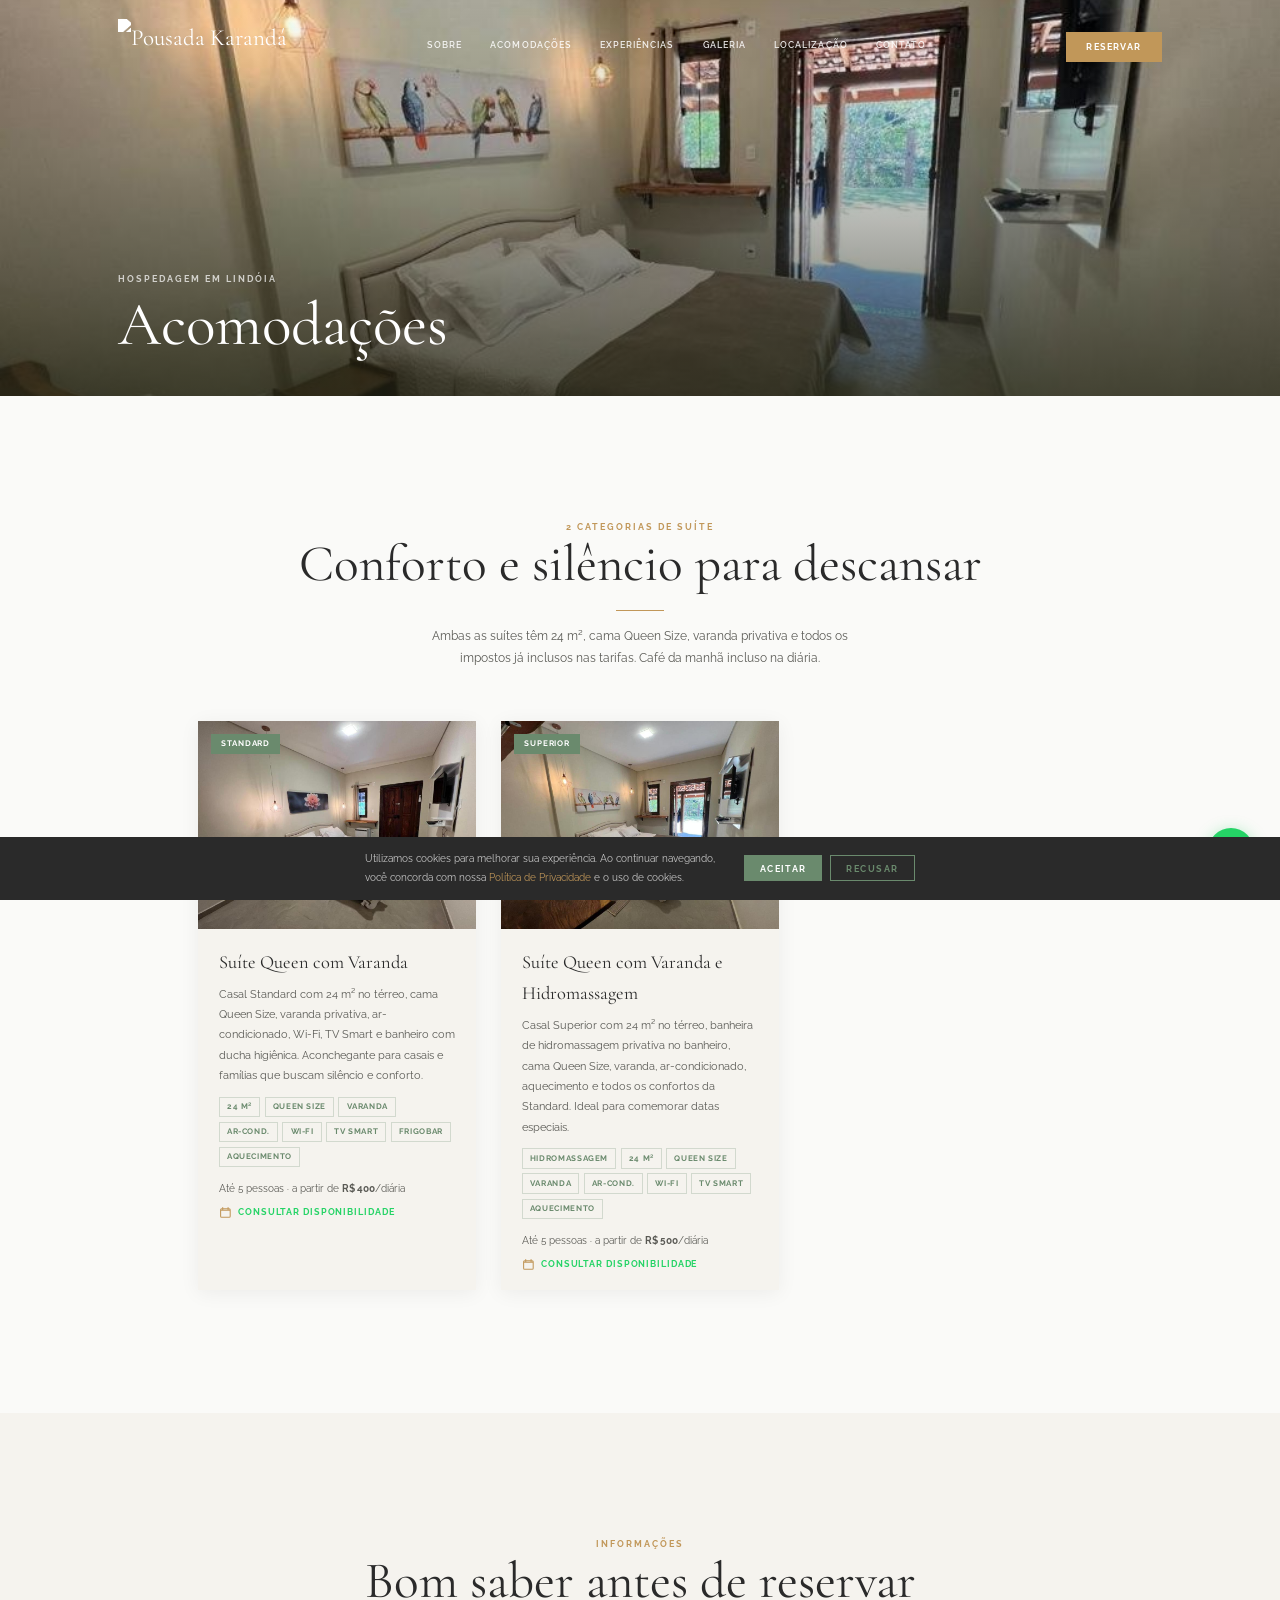
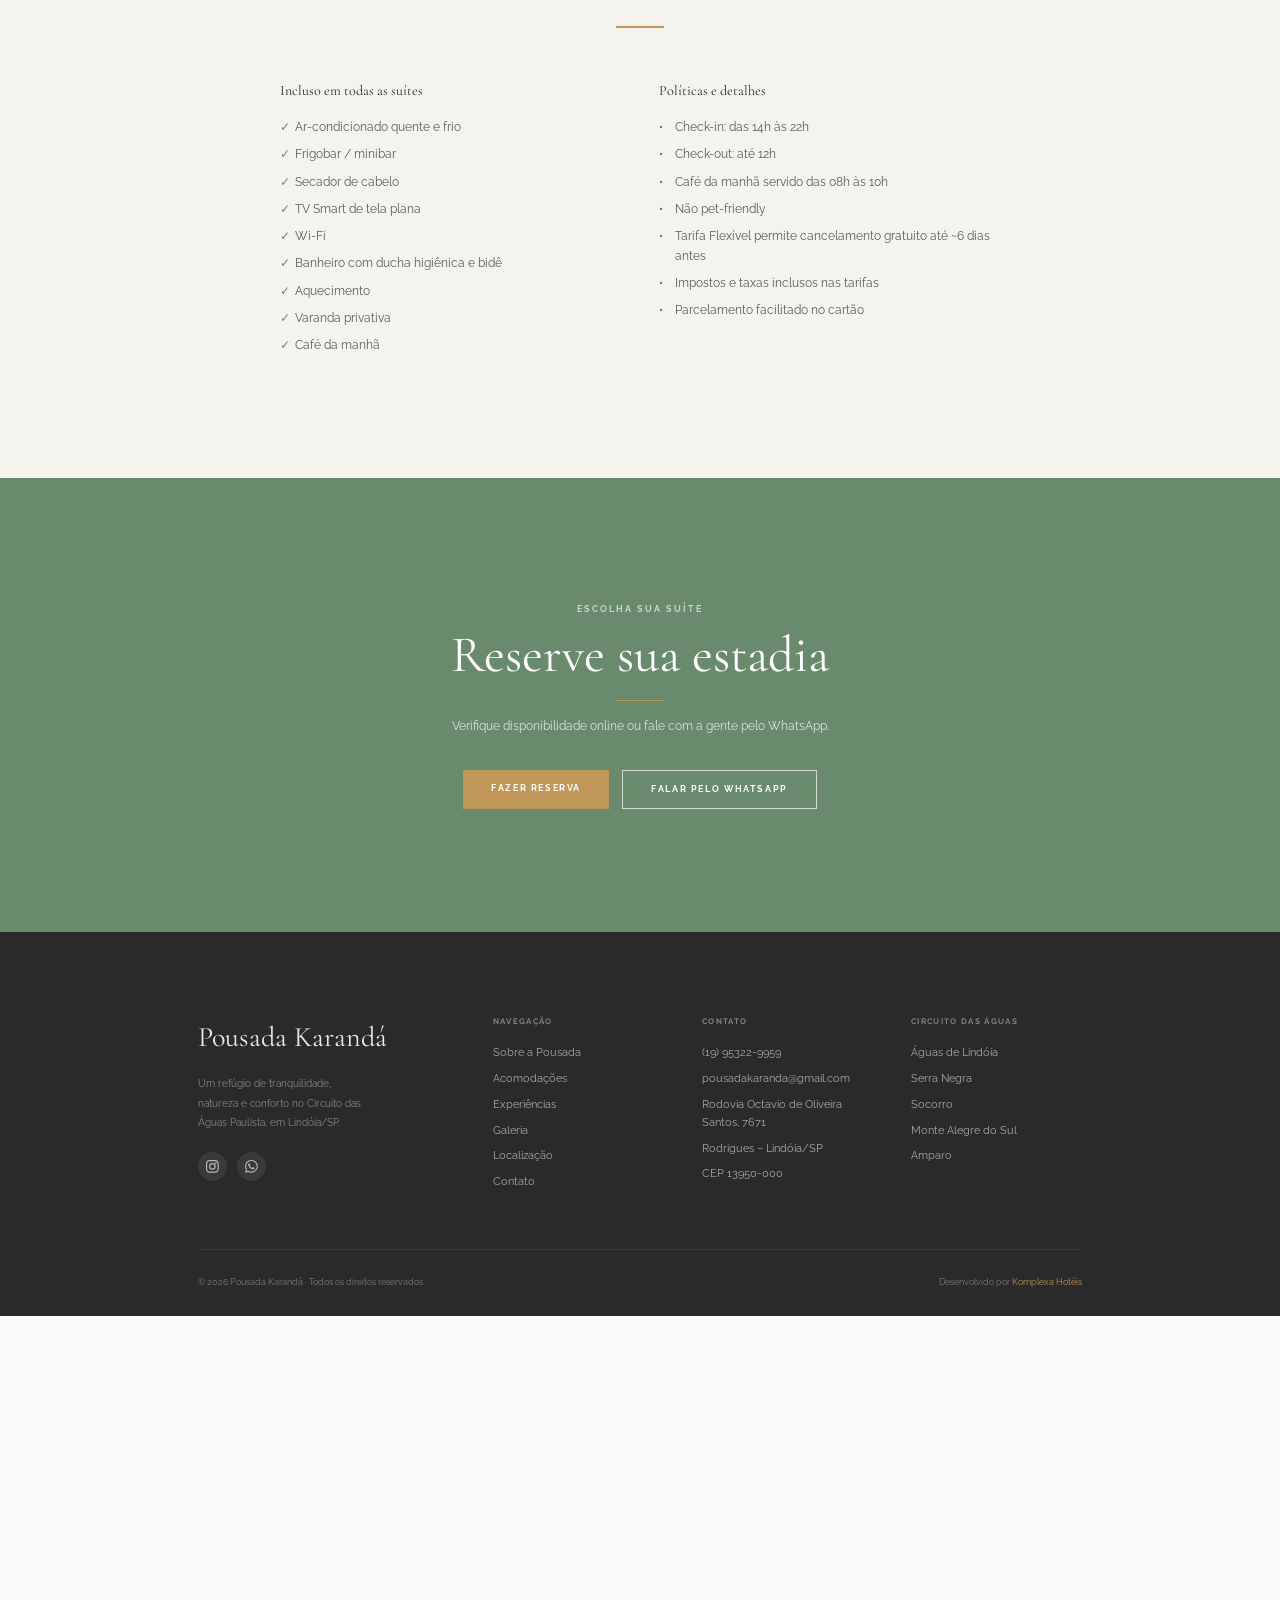
==== commit 46fa4676: "fix: galeria renderizando vazia + renomeia menu para "Experiências" - Galeria: imagens injetadas pel" ====
--- a/acomodacoes/index.html
+++ b/acomodacoes/index.html
@@ -54,7 +54,7 @@
     <nav class="nav">
       <a href="../sobre/">Sobre</a>
       <a href="../acomodacoes/">Acomodações</a>
-      <a href="../experiencia/">Circuito das Águas</a>
+      <a href="../experiencia/">Experiências</a>
       <a href="../galeria/">Galeria</a>
       <a href="../localizacao/">Localização</a>
       <a href="../contato/">Contato</a>
@@ -69,7 +69,7 @@
 <div class="mobnav" id="mobnav">
   <a href="../sobre/" onclick="closeMob()">Sobre</a>
   <a href="../acomodacoes/" onclick="closeMob()">Acomodações</a>
-  <a href="../experiencia/" onclick="closeMob()">Circuito das Águas</a>
+  <a href="../experiencia/" onclick="closeMob()">Experiências</a>
   <a href="../galeria/" onclick="closeMob()">Galeria</a>
   <a href="../localizacao/" onclick="closeMob()">Localização</a>
   <a href="../contato/" onclick="closeMob()">Contato</a>
@@ -229,7 +229,7 @@
         <h4>Navegação</h4>
         <a href="../sobre/">Sobre a Pousada</a>
         <a href="../acomodacoes/">Acomodações</a>
-        <a href="../experiencia/">Circuito das Águas</a>
+        <a href="../experiencia/">Experiências</a>
         <a href="../galeria/">Galeria</a>
         <a href="../localizacao/">Localização</a>
         <a href="../contato/">Contato</a>
--- a/assets/css/style.css
+++ b/assets/css/style.css
@@ -323,7 +323,7 @@
 .wl-book:hover { background:var(--cta-hover); }
 
 /* ── MODAL DE RESERVA (Foco Multimídia) ── */
-.bk-modal { position:fixed; inset:0; z-index:9500; background:rgba(0,0,0,.55); display:flex; align-items:center; justify-content:center; opacity:0; visibility:hidden; transition:all .3s var(--ease); padding:1rem; }
+.bk-modal { position:fixed; inset:0; z-index:9500; background:rgba(0,0,0,.55); display:flex; align-items:center; justify-content:center; opacity:0; visibility:hidden; transition:all .3s var(--ease); padding:1rem; overflow-y:auto; overscroll-behavior:contain; }
 .bk-modal.open { opacity:1; visibility:visible; }
 .bk-modal-box { background:var(--surface); max-width:480px; width:100%; border-radius:12px; overflow:hidden; position:relative; box-shadow:var(--shadow-lg); animation:bkSlideUp .35s var(--ease); }
 @keyframes bkSlideUp { from { opacity:0; transform:translateY(24px); } to { opacity:1; transform:translateY(0); } }
@@ -337,7 +337,8 @@
 .bk-row { display:grid; grid-template-columns:1fr 1fr; gap:.8rem; margin-bottom:.8rem; }
 .bk-form .fg { display:flex; flex-direction:column; gap:.3rem; }
 .bk-form label { font-size:.68rem; font-weight:700; text-transform:uppercase; letter-spacing:.08em; color:var(--text-muted); }
-.bk-form input, .bk-form select { padding:.7rem .8rem; border:1px solid var(--border); border-radius:6px; font-size:.9rem; font-family:var(--font-body); background:var(--bg); min-height:44px; color:var(--text); transition:border-color .2s; outline:none; }
+.bk-form .fg { min-width:0; }
+.bk-form input, .bk-form select { width:100%; min-width:0; max-width:100%; padding:.7rem .8rem; border:1px solid var(--border); border-radius:6px; font-size:.9rem; font-family:var(--font-body); background:var(--bg); min-height:44px; color:var(--text); transition:border-color .2s; outline:none; }
 .bk-form input:focus, .bk-form select:focus { border-color:var(--accent); }
 .bk-child-ages { display:grid; grid-template-columns:repeat(auto-fill, minmax(110px, 1fr)); gap:.8rem; margin-bottom:.8rem; }
 .bk-child-ages .fg { display:flex; flex-direction:column; gap:.3rem; }
@@ -349,10 +350,13 @@
 .bk-wa-link { color:#25D366; font-weight:700; text-decoration:none; }
 .bk-wa-link:hover { text-decoration:underline; }
 @media print { .bk-modal { display:none!important; } }
-@media(max-width:480px) {
+@media(max-width:640px) {
+  .bk-modal { align-items:flex-start; padding:1rem .75rem; }
+  .bk-modal-box { margin:1rem 0; }
   .bk-row { grid-template-columns:1fr; }
-  .bk-header { padding:1.25rem 1.3rem 0; }
-  .bk-form { padding:1rem 1.3rem 1.3rem; }
+  .bk-header { padding:1.25rem 1.2rem 0; gap:.8rem; }
+  .bk-header h3 { font-size:.98rem; }
+  .bk-form { padding:1rem 1.2rem 1.2rem; }
 }
 
 /* ── POPUP DESCONTO ── */
@@ -431,6 +435,9 @@
   /* contact grid */
   .ct-form .fg-row { grid-template-columns:1fr; }
 }
+@media(max-width:640px){
+  .hero-scroll { display:none; }
+}
 @media(max-width:480px){
   html { zoom:1; }
   .hero { height:100vh; }
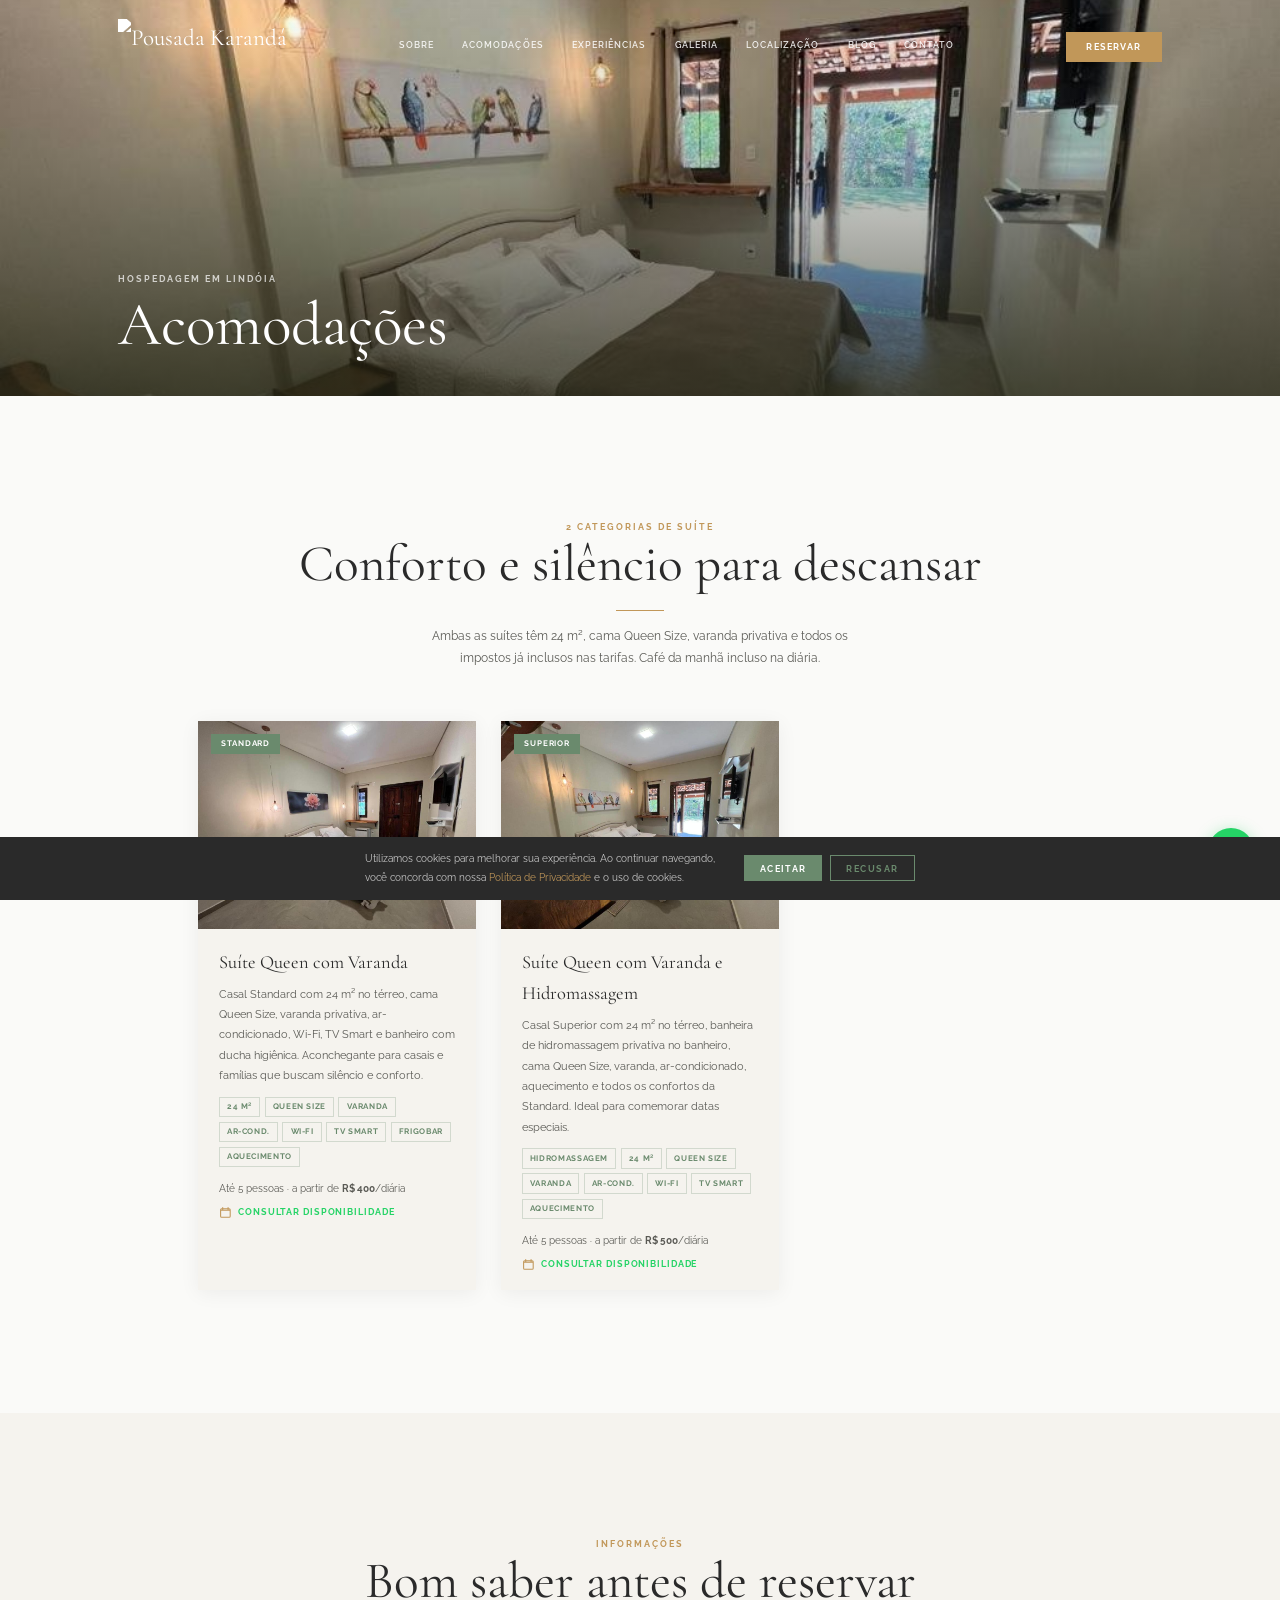
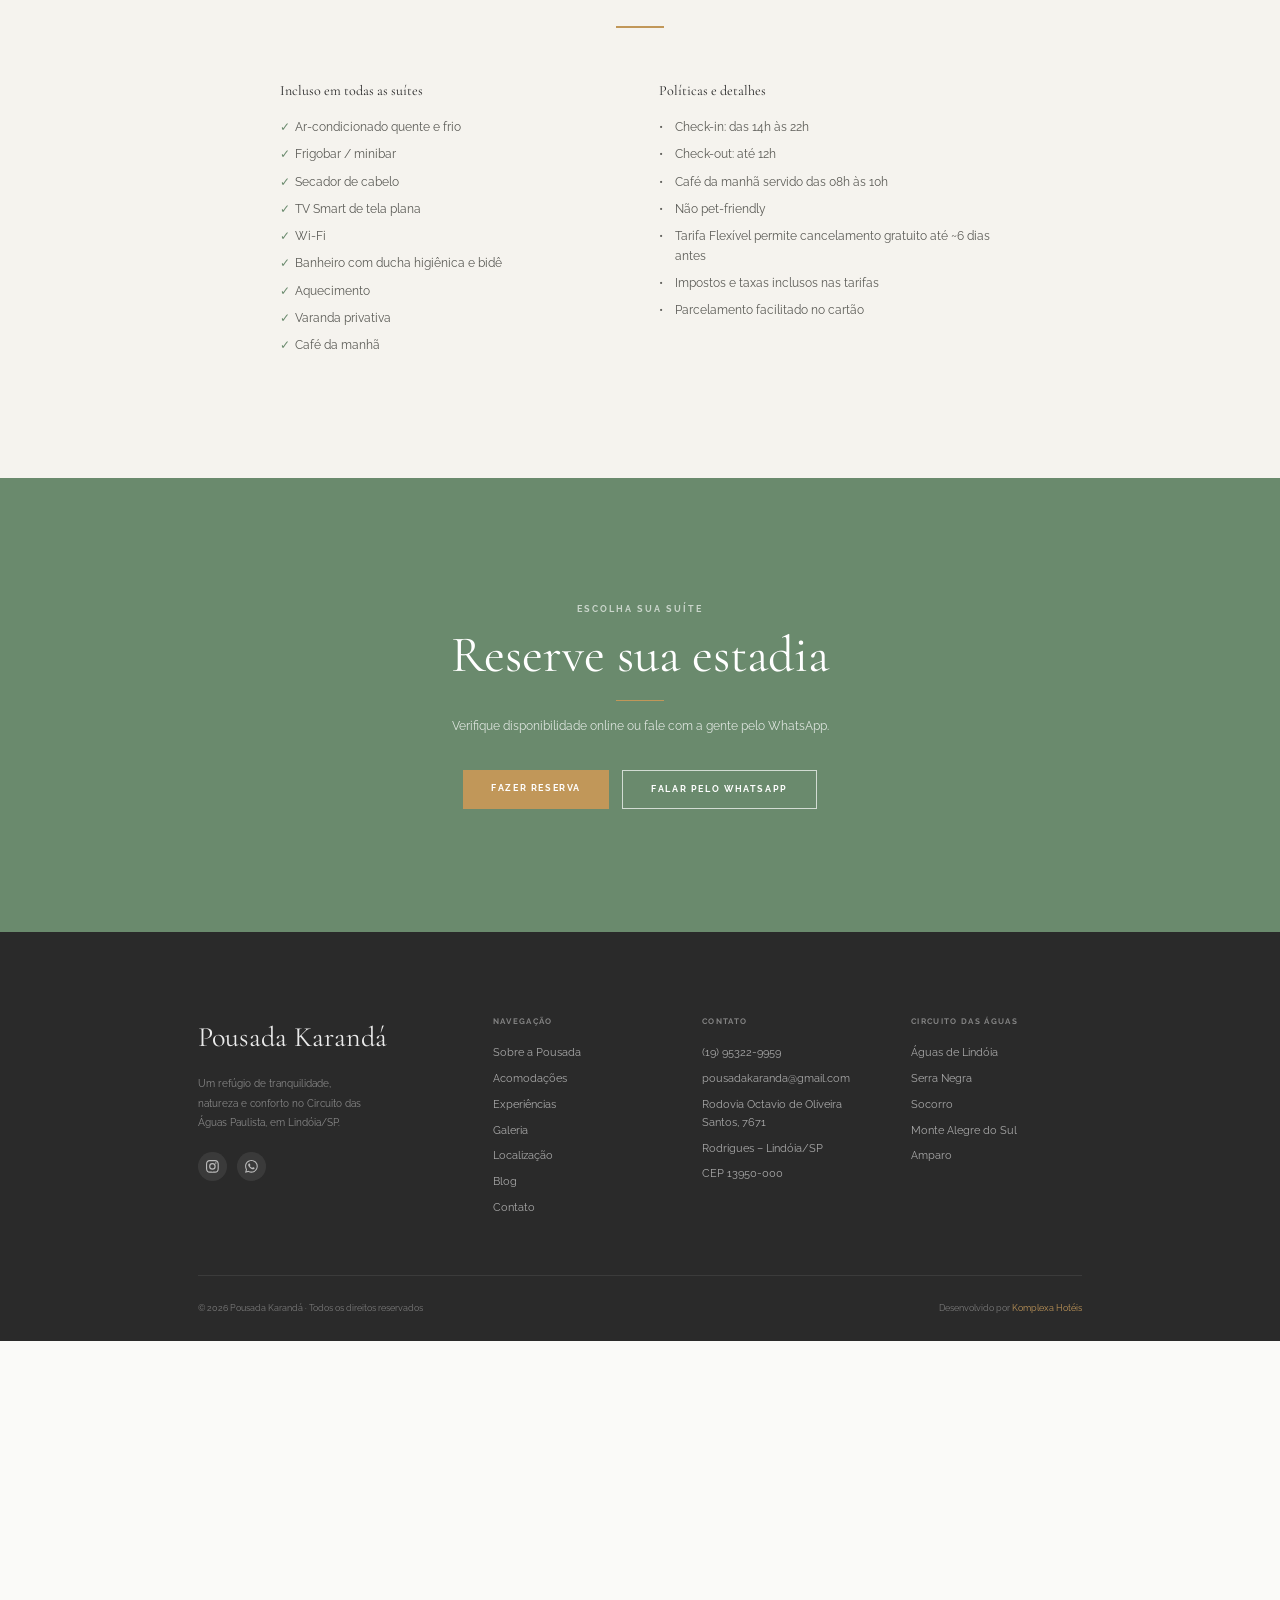
==== commit d04581cf: "feat(blog): reativa blog com primeiro post + adiciona Blog ao menu - Recria /blog/ com index listand" ====
--- a/acomodacoes/index.html
+++ b/acomodacoes/index.html
@@ -57,6 +57,7 @@
       <a href="../experiencia/">Experiências</a>
       <a href="../galeria/">Galeria</a>
       <a href="../localizacao/">Localização</a>
+      <a href="../blog/">Blog</a>
       <a href="../contato/">Contato</a>
     </nav>
     <a href="#" onclick="openBooking();return false" class="hdr-btn">Reservar</a>
@@ -72,6 +73,7 @@
   <a href="../experiencia/" onclick="closeMob()">Experiências</a>
   <a href="../galeria/" onclick="closeMob()">Galeria</a>
   <a href="../localizacao/" onclick="closeMob()">Localização</a>
+  <a href="../blog/" onclick="closeMob()">Blog</a>
   <a href="../contato/" onclick="closeMob()">Contato</a>
   <a href="#" class="btn-gold" style="margin-top:1rem" onclick="closeMob();openBooking();return false">Reservar Agora</a>
 </div>
@@ -232,6 +234,7 @@
         <a href="../experiencia/">Experiências</a>
         <a href="../galeria/">Galeria</a>
         <a href="../localizacao/">Localização</a>
+        <a href="../blog/">Blog</a>
         <a href="../contato/">Contato</a>
       </div>
       <div class="ft-col">
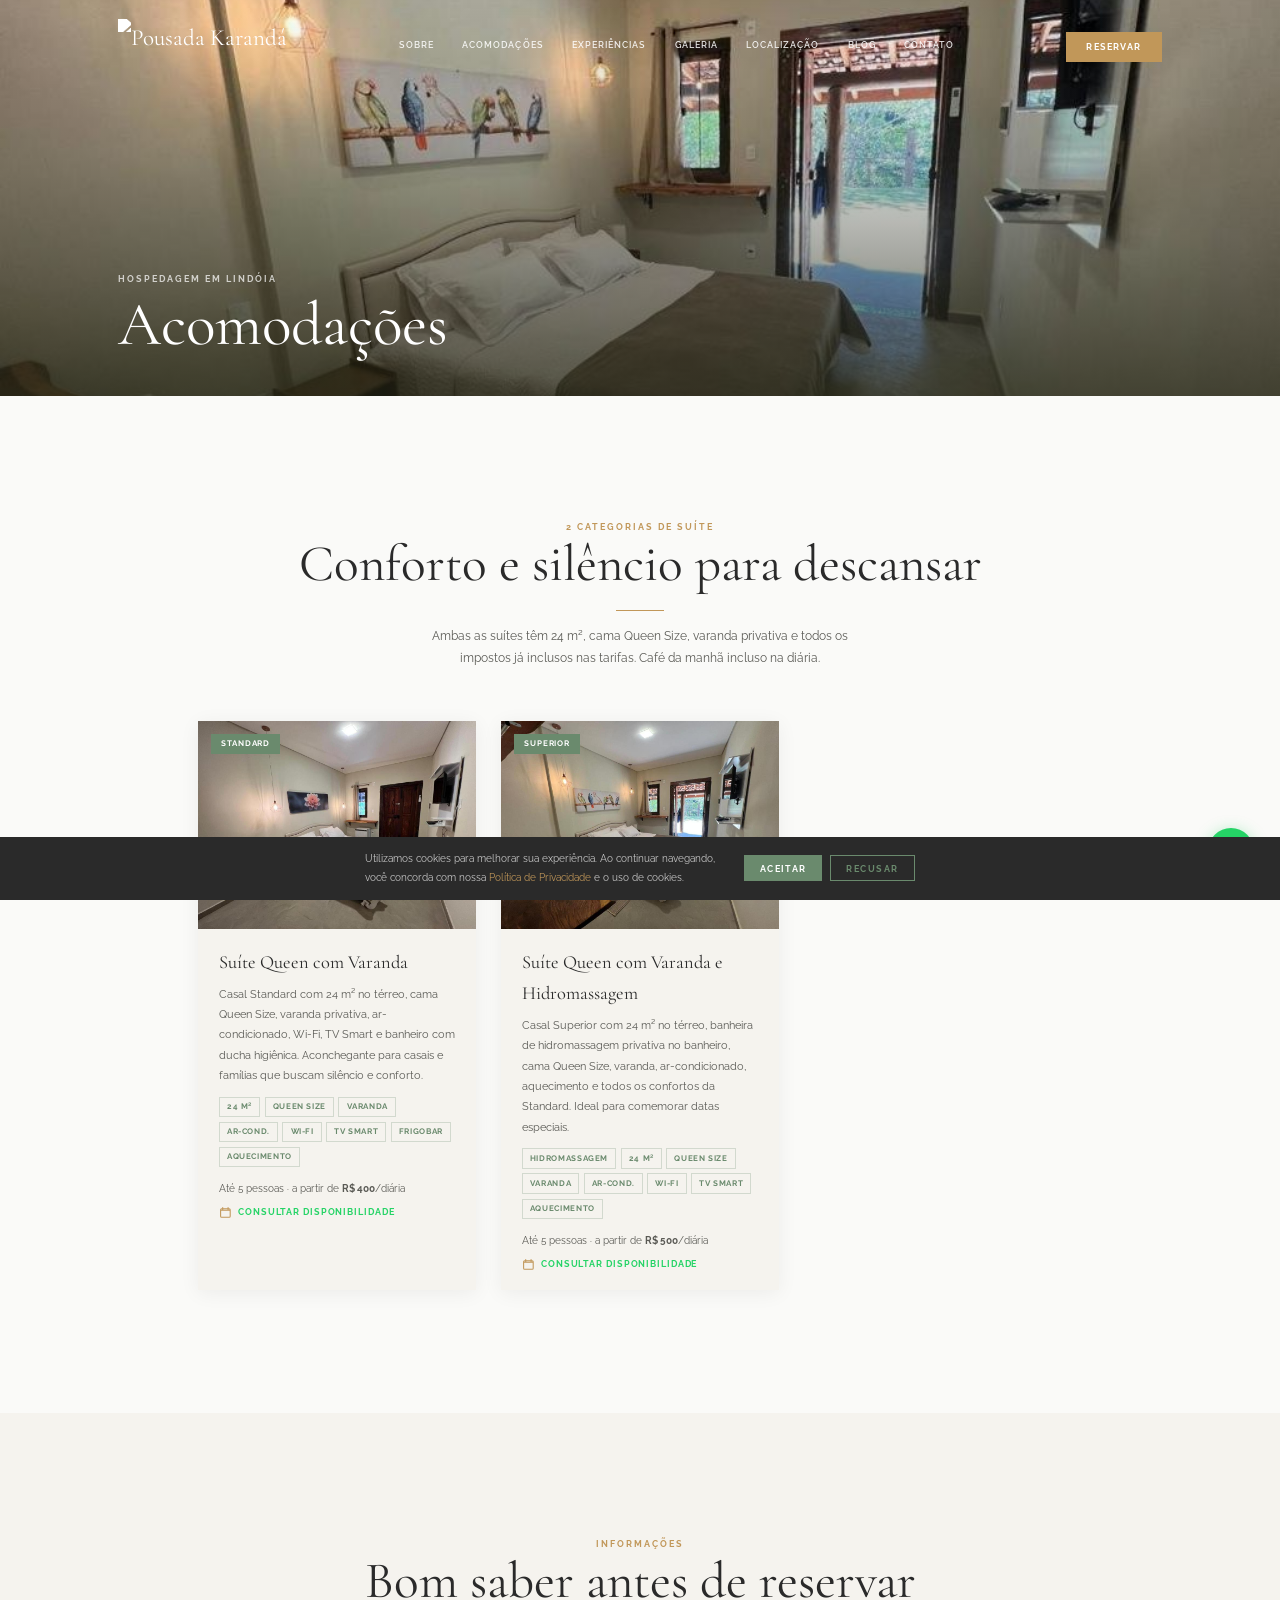
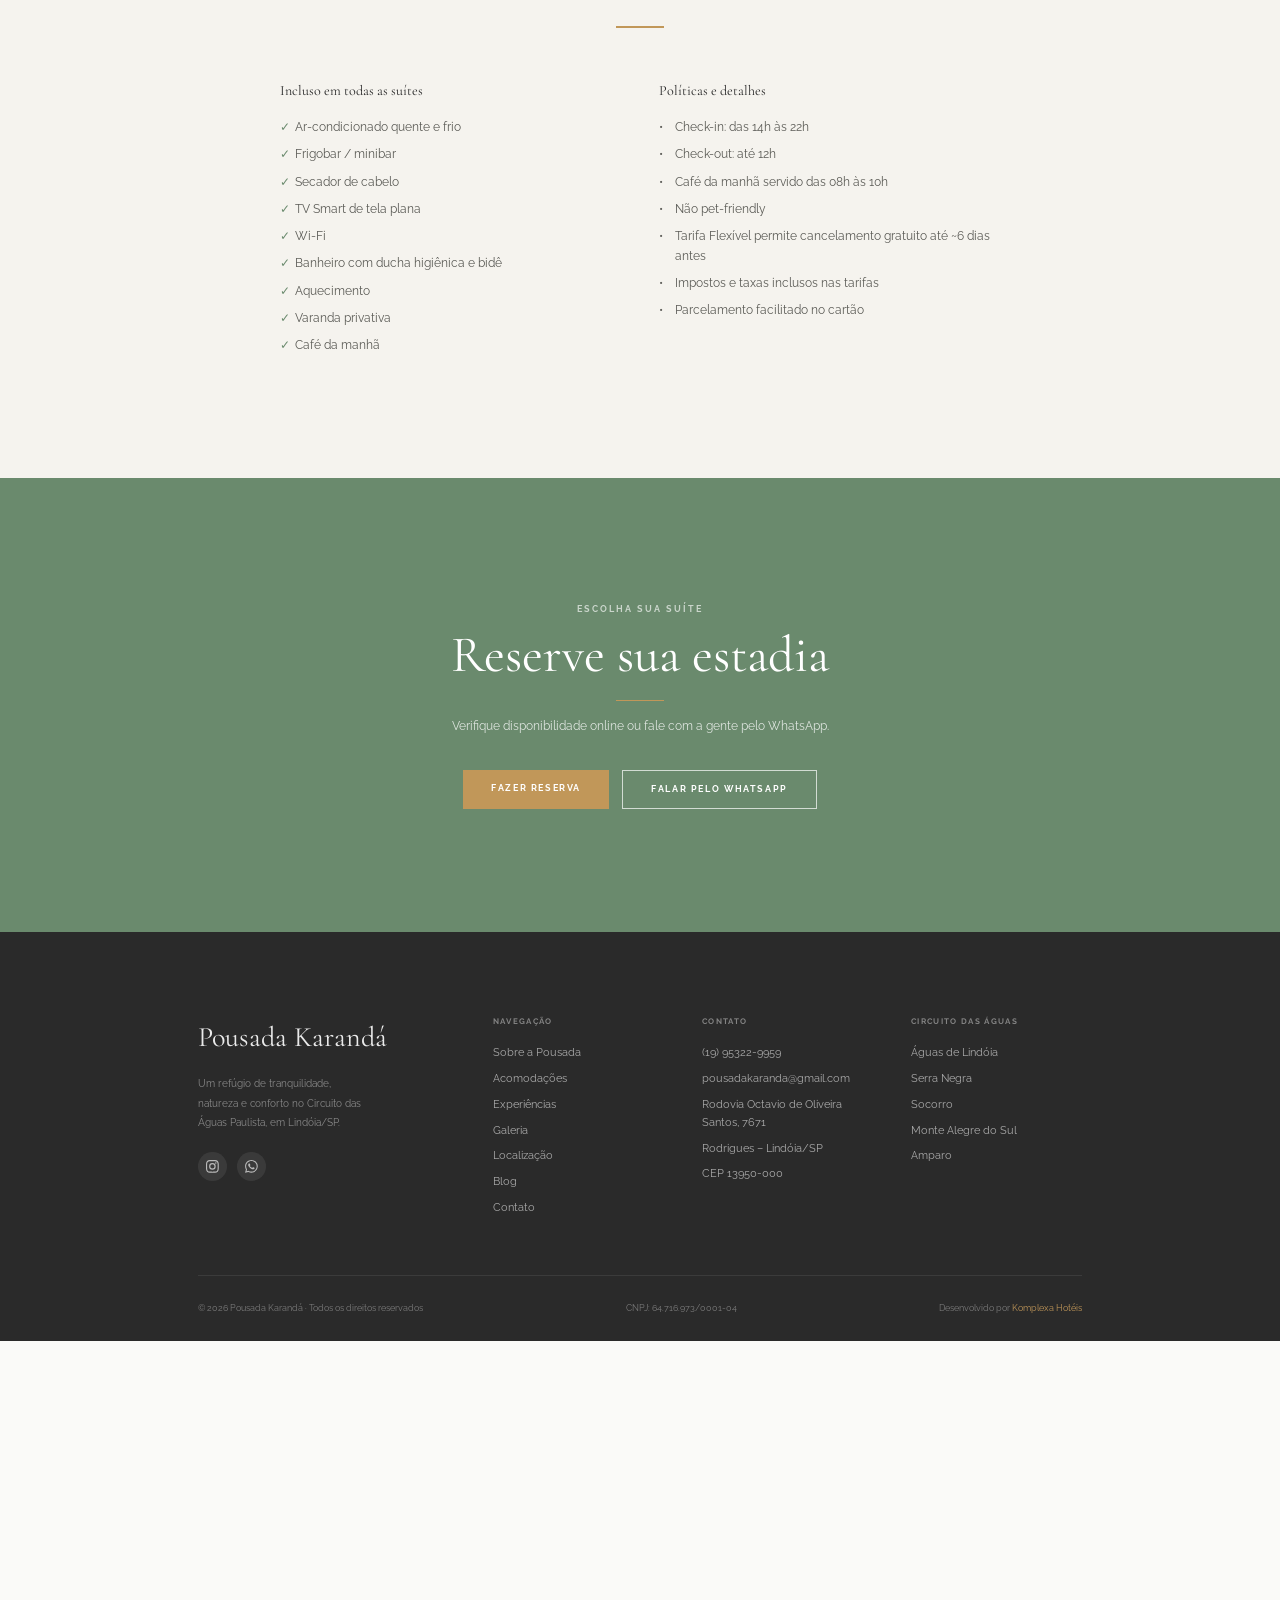
==== commit 70509048: "chore(footer): adiciona CNPJ 64.716.973/0001-04 no rodapé de todas as páginas Co-Authored-By: Claude" ====
--- a/acomodacoes/index.html
+++ b/acomodacoes/index.html
@@ -256,6 +256,7 @@
     </div>
     <div class="ft-bottom">
       <p>© 2026 Pousada Karandá · Todos os direitos reservados</p>
+      <p>CNPJ: 64.716.973/0001-04</p>
       <p>Desenvolvido por <a href="#" target="_blank">Komplexa Hotéis</a></p>
     </div>
   </div>
--- a/assets/css/style.css
+++ b/assets/css/style.css
@@ -726,26 +726,32 @@
 
 /* ── Blog CTA Box (inside post) ── */
 .blog-cta-box {
-  background: var(--accent);
-  padding: 2.5rem;
-  margin: 3rem 0 2rem;
-  text-align: center;
-  border-radius: 8px;
+  background: var(--surface);
+  border-left: 4px solid var(--cta);
+  padding: 1.8rem 2rem;
+  margin: 3rem 0 1rem;
+  display: flex;
+  flex-direction: column;
+  gap: .8rem;
+  border-radius: 0;
 }
 .blog-cta-box h3 {
-  font-family: var(--font-body);
-  margin: 0 0 .5rem;
-  color: #fff;
+  font-family: var(--font-display);
+  font-size: 1.6rem;
+  margin: 0;
+  color: var(--accent-hover);
+  line-height: 1.2;
 }
 .blog-cta-box p {
-  text-align: center;
-  margin: 0 auto 1.2rem;
-  color: rgba(255,255,255,.8);
-}
-.blog-cta-box .btn-green {
-  background: #fff;
-  color: var(--accent);
-}
+  margin: 0;
+  font-size: .94rem;
+  color: var(--text-muted);
+  text-align: left;
+  max-width: 100%;
+}
+.blog-cta-box .cta-row { display: flex; gap: 1rem; flex-wrap: wrap; margin-top: .4rem; }
+.blog-cta-box .btn-outline { color: var(--accent-hover); border-color: var(--accent-hover); }
+.blog-cta-box .btn-outline:hover { background: var(--accent-hover); color: #fff; }
 
 /* ── Blog Responsive ── */
 @media(max-width:640px) {
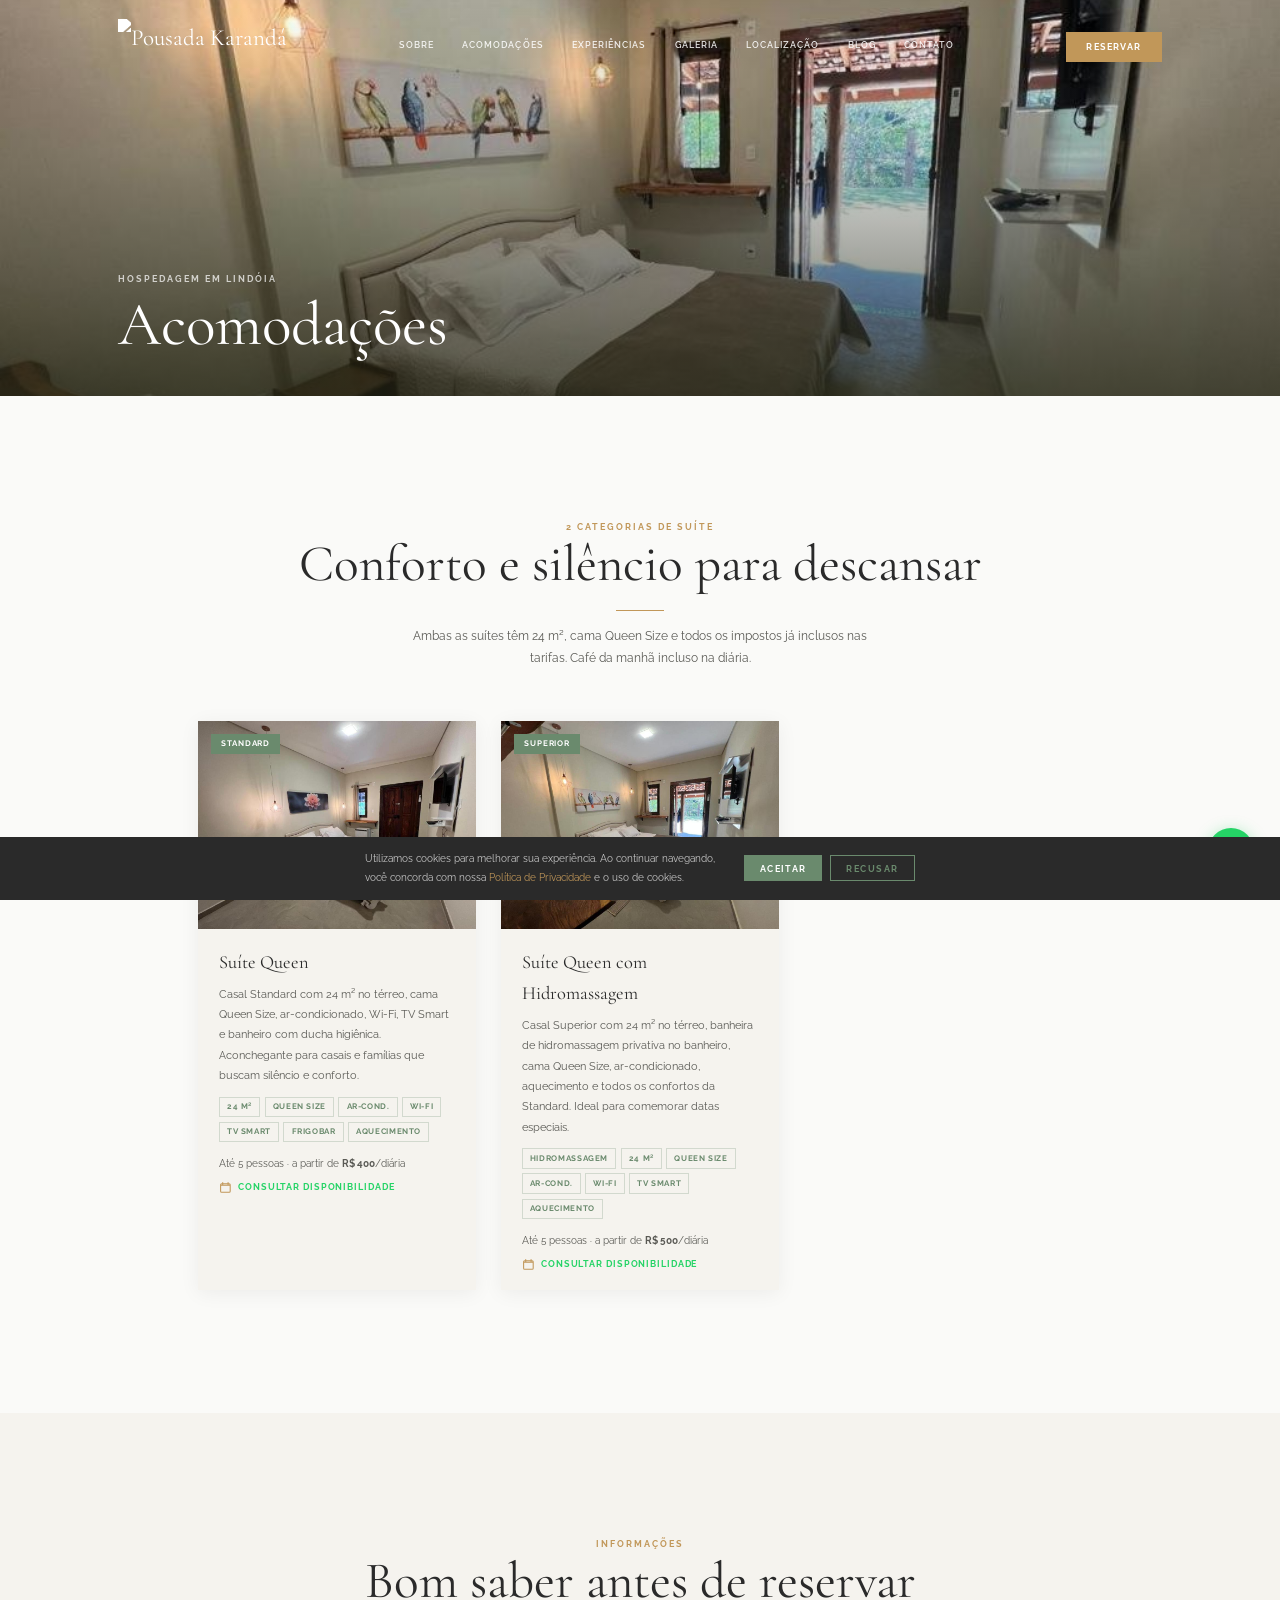
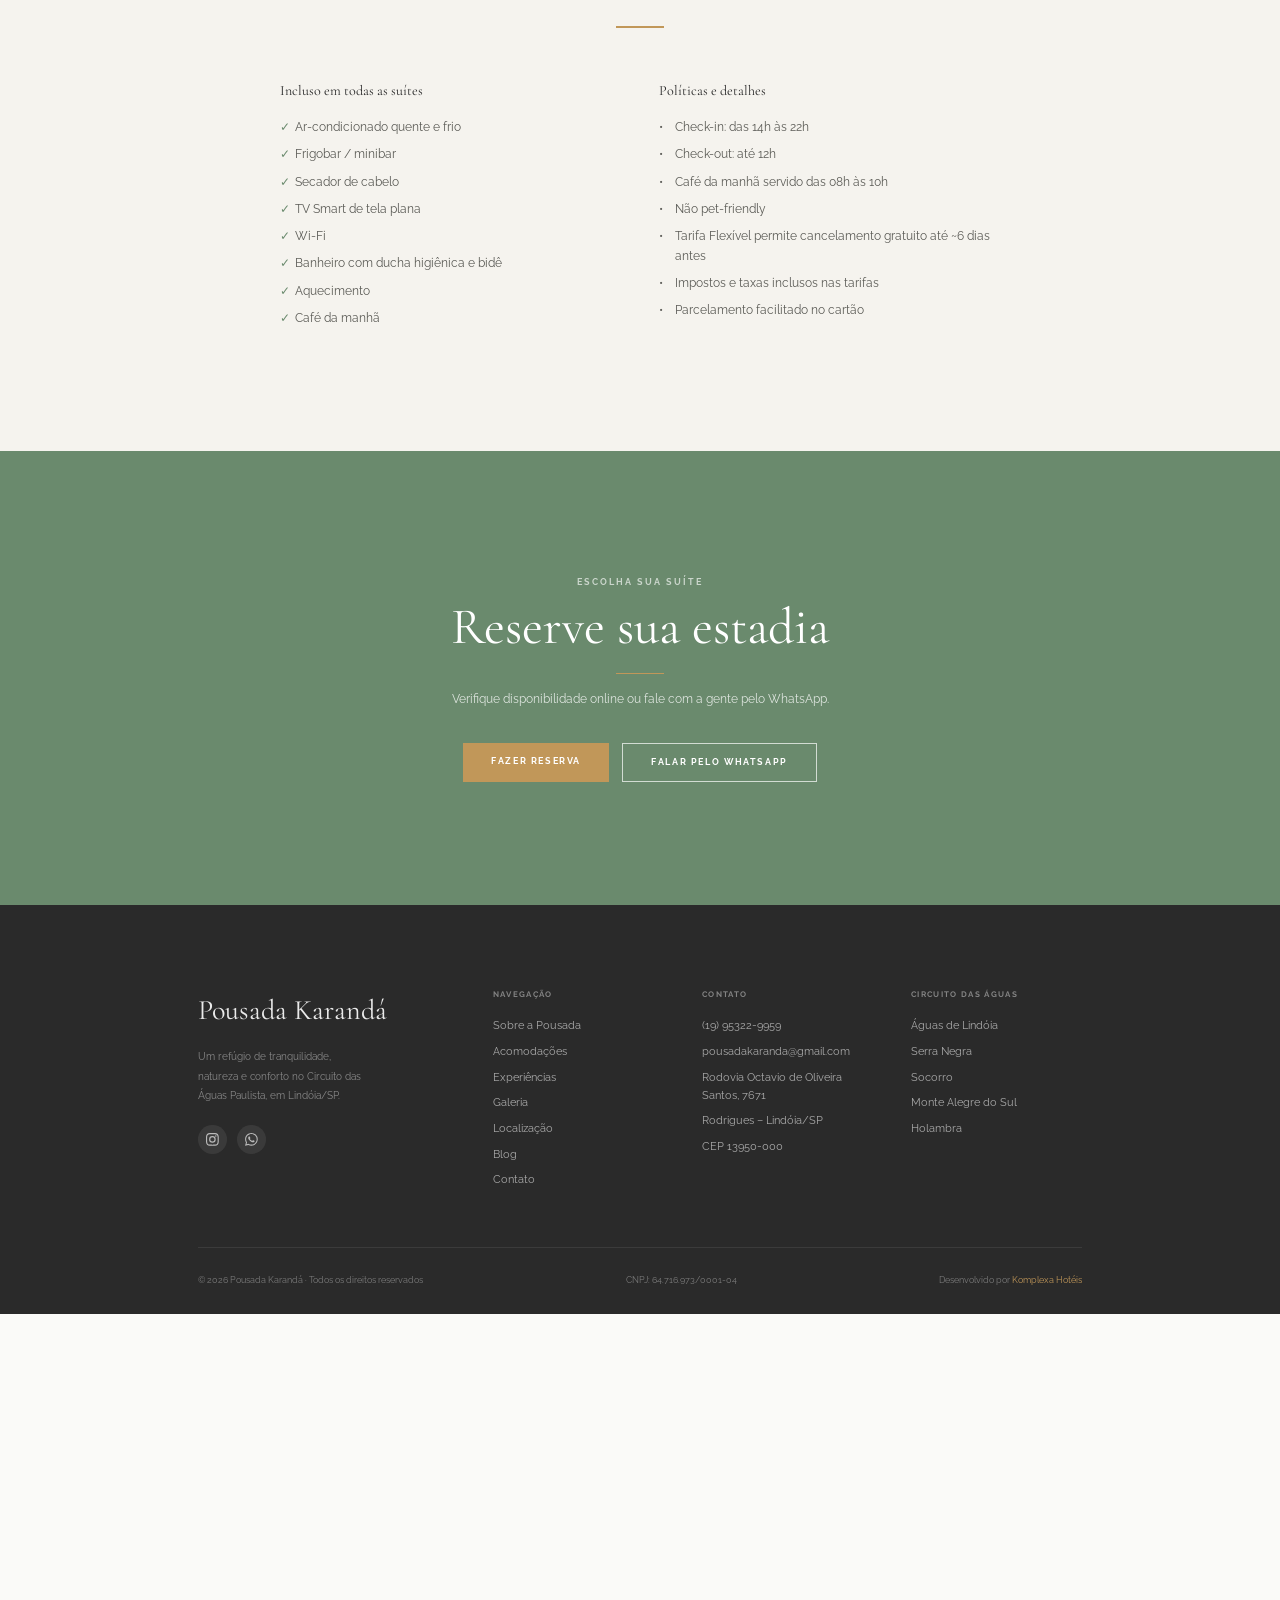
==== commit 50e88770: "fix(content): remove menções a varanda nos quartos e corrige pontos turísticos - Suítes renomeadas p" ====
--- a/acomodacoes/index.html
+++ b/acomodacoes/index.html
@@ -8,9 +8,9 @@
 <link rel="icon" type="image/png" sizes="16x16" href="../favicon-16x16.png">
 <link rel="apple-touch-icon" sizes="180x180" href="../apple-touch-icon.png">
 <title>Acomodações — Pousada Karandá | Suítes em Lindóia, SP</title>
-<meta name="description" content="Suítes Queen com varanda privativa, café da manhã incluso e opção com hidromassagem na Pousada Karandá, em Lindóia/SP. Reserve agora.">
+<meta name="description" content="Suítes Queen com café da manhã incluso e opção com hidromassagem na Pousada Karandá, em Lindóia/SP. Reserve agora.">
 <meta property="og:title" content="Acomodações — Pousada Karandá | Suítes em Lindóia, SP">
-<meta property="og:description" content="Suítes Queen com varanda privativa, café da manhã incluso e opção com hidromassagem na Pousada Karandá, em Lindóia/SP.">
+<meta property="og:description" content="Suítes Queen com café da manhã incluso e opção com hidromassagem na Pousada Karandá, em Lindóia/SP.">
 <meta property="og:image" content="https://pousadakaranda.com.br/assets/img/karanda/suite-hidro-1.jpg">
 <meta property="og:url" content="https://pousadakaranda.com.br/acomodacoes/">
 <meta property="og:type" content="website">
@@ -32,7 +32,7 @@
   "@context": "https://schema.org",
   "@type": "WebPage",
   "name": "Acomodações — Pousada Karandá",
-  "description": "Suítes Queen com varanda privativa, café da manhã incluso e opção com hidromassagem na Pousada Karandá.",
+  "description": "Suítes Queen com café da manhã incluso e opção com hidromassagem na Pousada Karandá.",
   "url": "https://pousadakaranda.com.br/acomodacoes/",
   "isPartOf": {"@type":"WebSite","url":"https://pousadakaranda.com.br/","name":"Pousada Karandá"},
   "breadcrumb": {
@@ -94,25 +94,24 @@
       <p class="overline">2 Categorias de Suíte</p>
       <h2>Conforto e silêncio para descansar</h2>
       <div class="divider cx"></div>
-      <p>Ambas as suítes têm 24 m², cama Queen Size, varanda privativa e todos os impostos já inclusos nas tarifas. Café da manhã incluso na diária.</p>
+      <p>Ambas as suítes têm 24 m², cama Queen Size e todos os impostos já inclusos nas tarifas. Café da manhã incluso na diária.</p>
     </div>
 
     <!-- GRID DE QUARTOS -->
     <div class="rm-g" id="roomsGrid">
 
-      <!-- Suíte Queen com Varanda -->
+      <!-- Suíte Queen -->
       <div class="rc">
         <div class="rc-img">
-          <img src="../assets/img/karanda/suite-queen-1.jpg" alt="Suíte Queen com Varanda — Pousada Karandá" loading="lazy">
+          <img src="../assets/img/karanda/suite-queen-1.jpg" alt="Suíte Queen — Pousada Karandá" loading="lazy">
           <span class="rc-tag">Standard</span>
         </div>
         <div class="rc-b">
-          <h3>Suíte Queen com Varanda</h3>
-          <p>Casal Standard com 24 m² no térreo, cama Queen Size, varanda privativa, ar-condicionado, Wi-Fi, TV Smart e banheiro com ducha higiênica. Aconchegante para casais e famílias que buscam silêncio e conforto.</p>
+          <h3>Suíte Queen</h3>
+          <p>Casal Standard com 24 m² no térreo, cama Queen Size, ar-condicionado, Wi-Fi, TV Smart e banheiro com ducha higiênica. Aconchegante para casais e famílias que buscam silêncio e conforto.</p>
           <div class="rc-feats">
             <span class="rc-feat">24 m²</span>
             <span class="rc-feat">Queen Size</span>
-            <span class="rc-feat">Varanda</span>
             <span class="rc-feat">Ar-cond.</span>
             <span class="rc-feat">Wi-Fi</span>
             <span class="rc-feat">TV Smart</span>
@@ -130,17 +129,16 @@
       <!-- Suíte Queen com Hidromassagem -->
       <div class="rc">
         <div class="rc-img">
-          <img src="../assets/img/karanda/suite-hidro-1.jpg" alt="Suíte Queen com Varanda e Hidromassagem — Pousada Karandá" loading="lazy">
+          <img src="../assets/img/karanda/suite-hidro-1.jpg" alt="Suíte Queen com Hidromassagem — Pousada Karandá" loading="lazy">
           <span class="rc-tag">Superior</span>
         </div>
         <div class="rc-b">
-          <h3>Suíte Queen com Varanda e Hidromassagem</h3>
-          <p>Casal Superior com 24 m² no térreo, banheira de hidromassagem privativa no banheiro, cama Queen Size, varanda, ar-condicionado, aquecimento e todos os confortos da Standard. Ideal para comemorar datas especiais.</p>
+          <h3>Suíte Queen com Hidromassagem</h3>
+          <p>Casal Superior com 24 m² no térreo, banheira de hidromassagem privativa no banheiro, cama Queen Size, ar-condicionado, aquecimento e todos os confortos da Standard. Ideal para comemorar datas especiais.</p>
           <div class="rc-feats">
             <span class="rc-feat">Hidromassagem</span>
             <span class="rc-feat">24 m²</span>
             <span class="rc-feat">Queen Size</span>
-            <span class="rc-feat">Varanda</span>
             <span class="rc-feat">Ar-cond.</span>
             <span class="rc-feat">Wi-Fi</span>
             <span class="rc-feat">TV Smart</span>
@@ -177,7 +175,6 @@
           <li style="font-size:.9rem;color:var(--text-muted);padding-left:1.2rem;position:relative"><span style="position:absolute;left:0;color:var(--accent)">&#10003;</span> Wi-Fi</li>
           <li style="font-size:.9rem;color:var(--text-muted);padding-left:1.2rem;position:relative"><span style="position:absolute;left:0;color:var(--accent)">&#10003;</span> Banheiro com ducha higiênica e bidê</li>
           <li style="font-size:.9rem;color:var(--text-muted);padding-left:1.2rem;position:relative"><span style="position:absolute;left:0;color:var(--accent)">&#10003;</span> Aquecimento</li>
-          <li style="font-size:.9rem;color:var(--text-muted);padding-left:1.2rem;position:relative"><span style="position:absolute;left:0;color:var(--accent)">&#10003;</span> Varanda privativa</li>
           <li style="font-size:.9rem;color:var(--text-muted);padding-left:1.2rem;position:relative"><span style="position:absolute;left:0;color:var(--accent)">&#10003;</span> Café da manhã</li>
         </ul>
       </div>
@@ -251,7 +248,7 @@
         <span>Serra Negra</span>
         <span>Socorro</span>
         <span>Monte Alegre do Sul</span>
-        <span>Amparo</span>
+        <span>Holambra</span>
       </div>
     </div>
     <div class="ft-bottom">
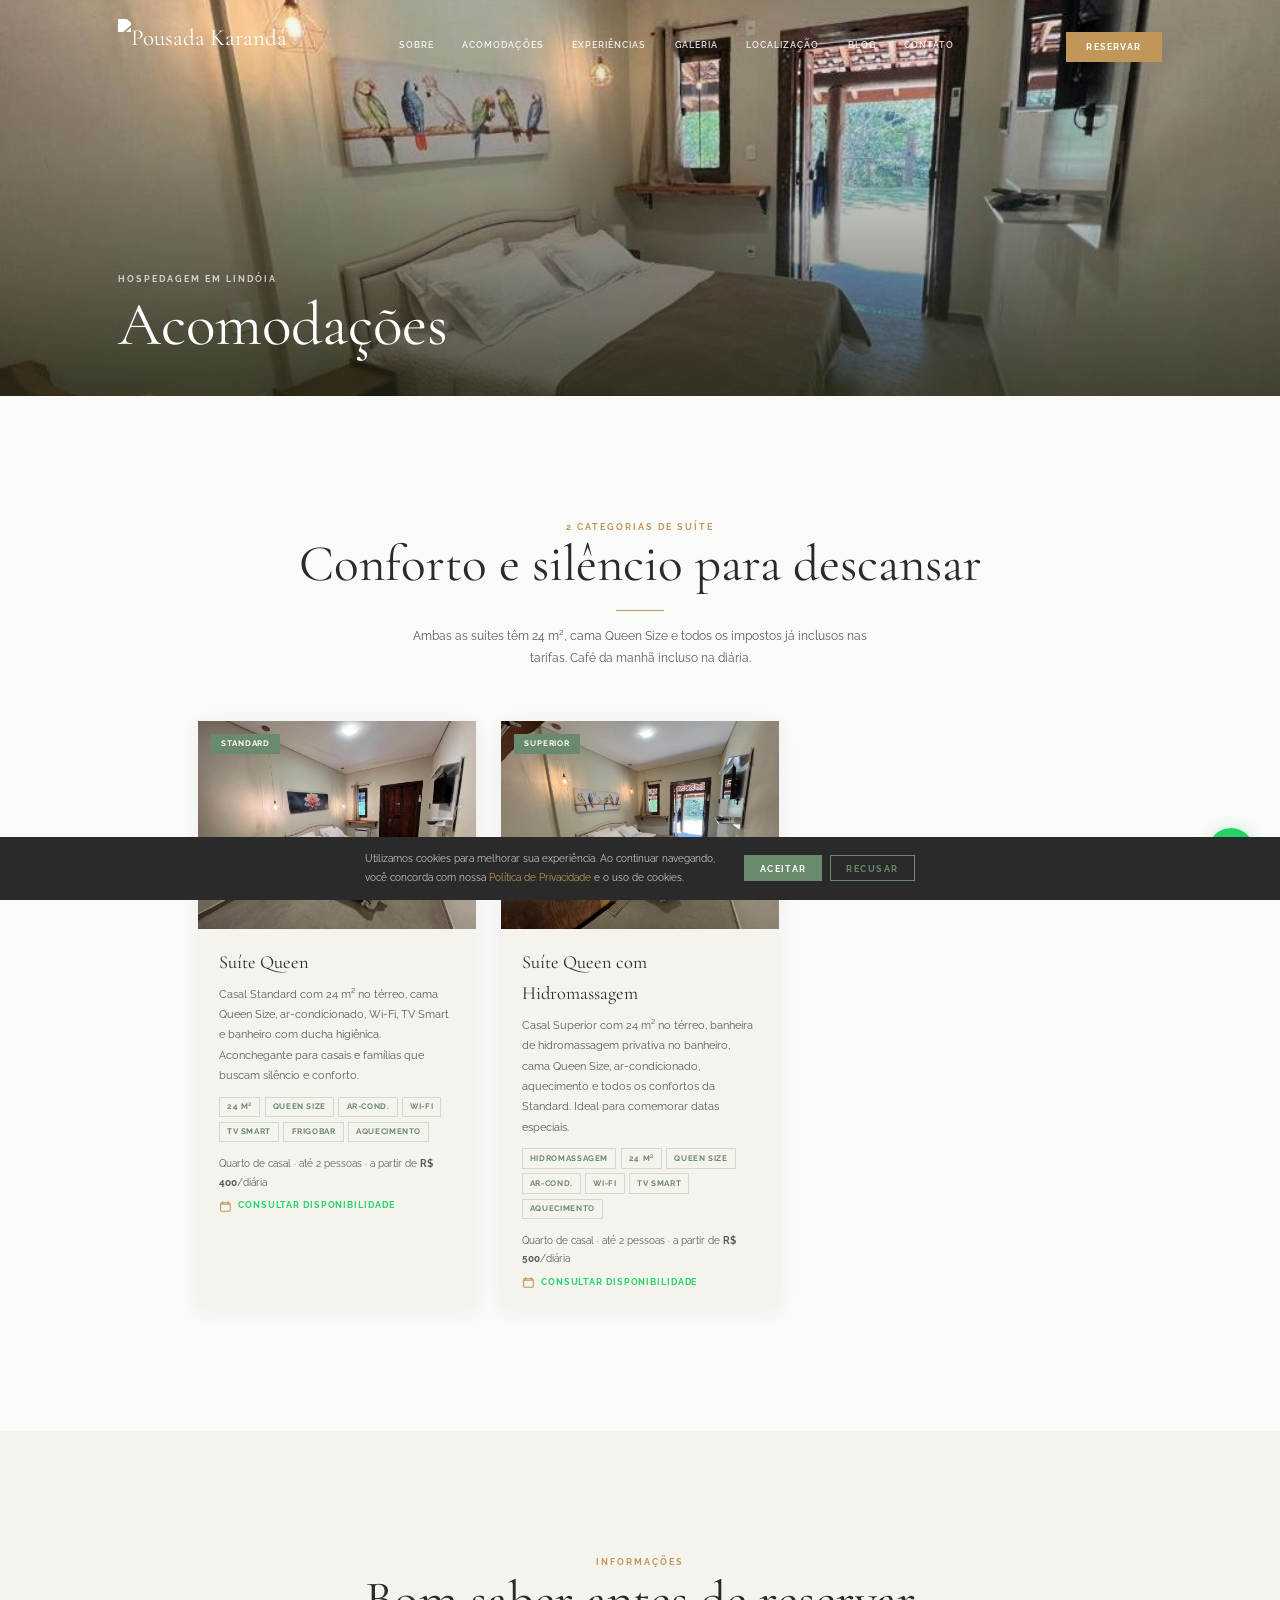
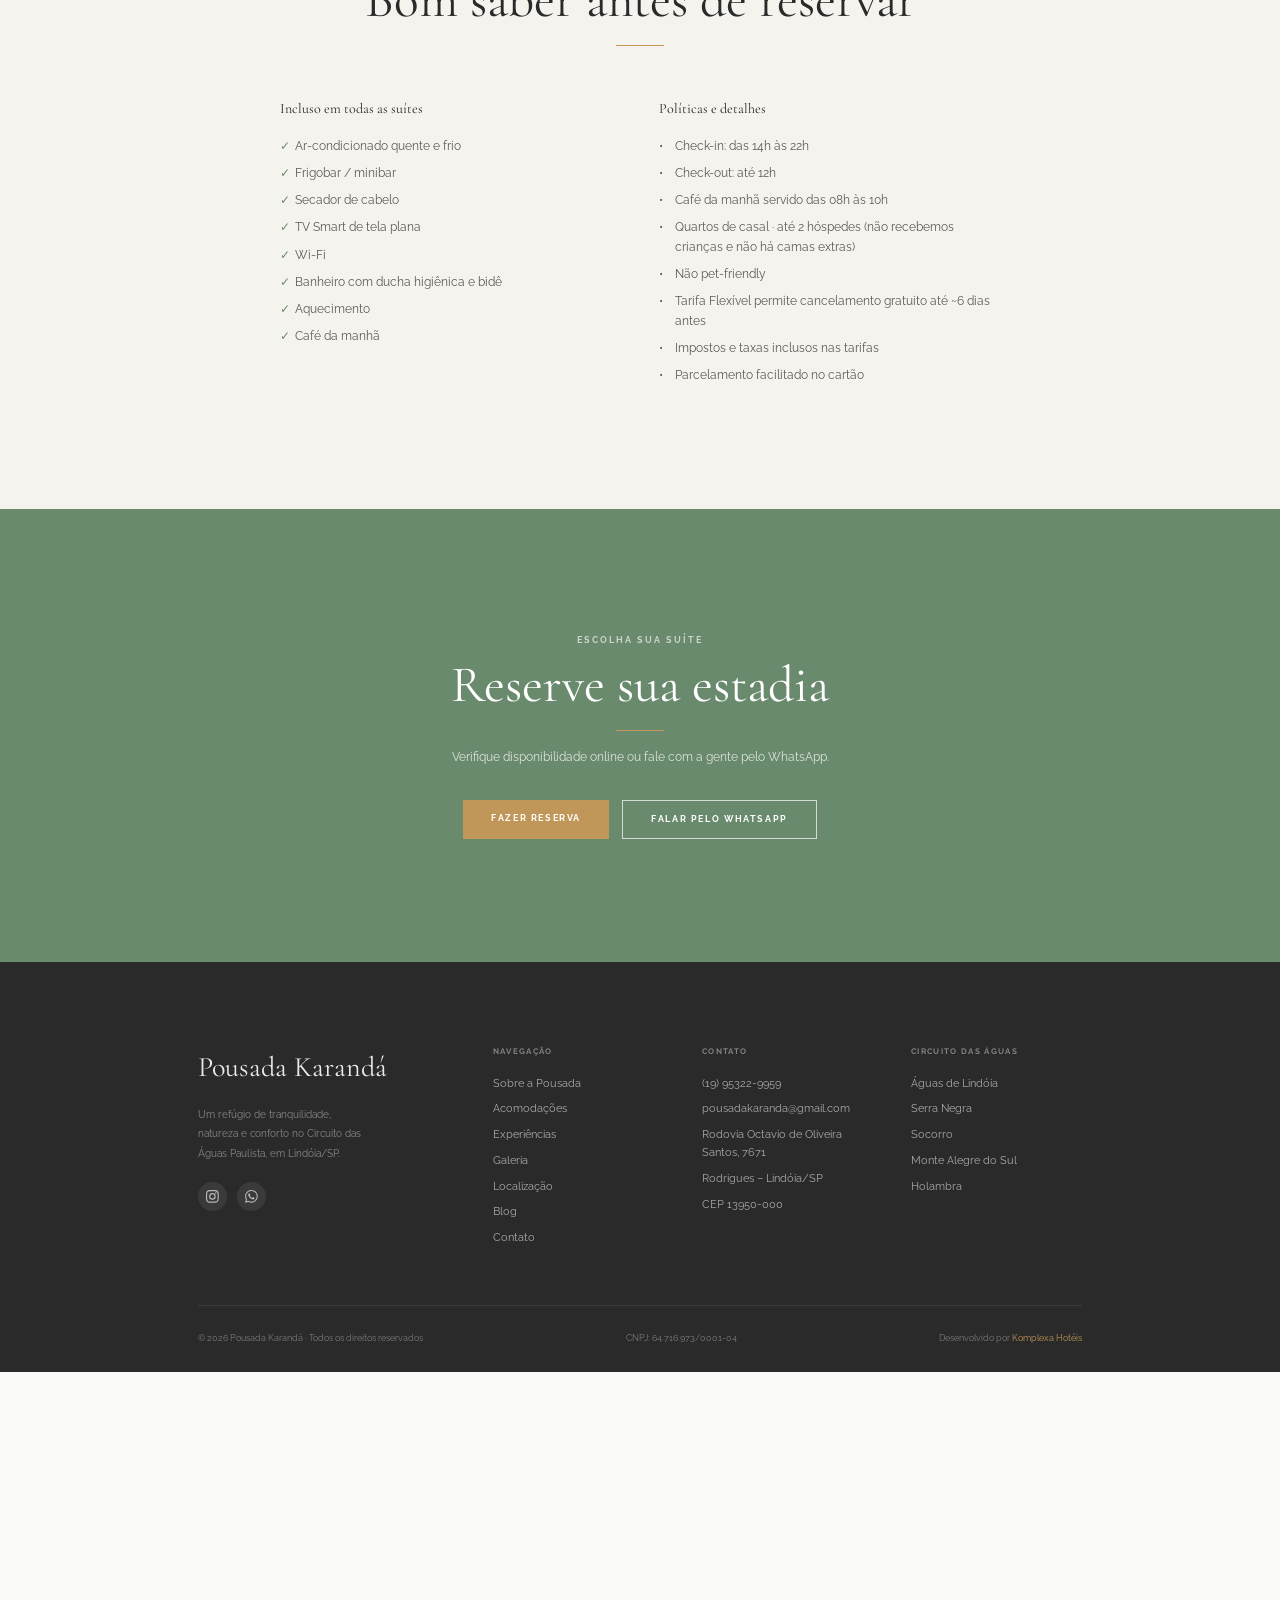
==== commit 43c271ed: "fix(booking): quartos apenas para casal, sem crianças nem camas extras Política do hotel: máximo 2 h" ====
--- a/acomodacoes/index.html
+++ b/acomodacoes/index.html
@@ -118,7 +118,7 @@
             <span class="rc-feat">Frigobar</span>
             <span class="rc-feat">Aquecimento</span>
           </div>
-          <p style="font-size:.78rem;color:var(--text-muted);margin-bottom:.5rem">Até 5 pessoas · a partir de <strong>R$ 400</strong>/diária</p>
+          <p style="font-size:.78rem;color:var(--text-muted);margin-bottom:.5rem">Quarto de casal · até 2 pessoas · a partir de <strong>R$ 400</strong>/diária</p>
           <a href="#" onclick="openBooking();return false" class="rc-wa">
             <svg width="16" height="16" viewBox="0 0 24 24" fill="#c19759"><path d="M19 4h-1V3a1 1 0 00-2 0v1H8V3a1 1 0 00-2 0v1H5a3 3 0 00-3 3v12a3 3 0 003 3h14a3 3 0 003-3V7a3 3 0 00-3-3zm1 15a1 1 0 01-1 1H5a1 1 0 01-1-1V9h16zm0-12H4V7a1 1 0 011-1h1v1a1 1 0 002 0V6h8v1a1 1 0 002 0V6h1a1 1 0 011 1z"/></svg>
             Consultar Disponibilidade
@@ -144,7 +144,7 @@
             <span class="rc-feat">TV Smart</span>
             <span class="rc-feat">Aquecimento</span>
           </div>
-          <p style="font-size:.78rem;color:var(--text-muted);margin-bottom:.5rem">Até 5 pessoas · a partir de <strong>R$ 500</strong>/diária</p>
+          <p style="font-size:.78rem;color:var(--text-muted);margin-bottom:.5rem">Quarto de casal · até 2 pessoas · a partir de <strong>R$ 500</strong>/diária</p>
           <a href="#" onclick="openBooking();return false" class="rc-wa">
             <svg width="16" height="16" viewBox="0 0 24 24" fill="#c19759"><path d="M19 4h-1V3a1 1 0 00-2 0v1H8V3a1 1 0 00-2 0v1H5a3 3 0 00-3 3v12a3 3 0 003 3h14a3 3 0 003-3V7a3 3 0 00-3-3zm1 15a1 1 0 01-1 1H5a1 1 0 01-1-1V9h16zm0-12H4V7a1 1 0 011-1h1v1a1 1 0 002 0V6h8v1a1 1 0 002 0V6h1a1 1 0 011 1z"/></svg>
             Consultar Disponibilidade
@@ -184,6 +184,7 @@
           <li style="font-size:.9rem;color:var(--text-muted);padding-left:1.2rem;position:relative"><span style="position:absolute;left:0;color:var(--text-muted)">&#8226;</span> Check-in: das 14h às 22h</li>
           <li style="font-size:.9rem;color:var(--text-muted);padding-left:1.2rem;position:relative"><span style="position:absolute;left:0;color:var(--text-muted)">&#8226;</span> Check-out: até 12h</li>
           <li style="font-size:.9rem;color:var(--text-muted);padding-left:1.2rem;position:relative"><span style="position:absolute;left:0;color:var(--text-muted)">&#8226;</span> Café da manhã servido das 08h às 10h</li>
+          <li style="font-size:.9rem;color:var(--text-muted);padding-left:1.2rem;position:relative"><span style="position:absolute;left:0;color:var(--text-muted)">&#8226;</span> Quartos de casal · até 2 hóspedes (não recebemos crianças e não há camas extras)</li>
           <li style="font-size:.9rem;color:var(--text-muted);padding-left:1.2rem;position:relative"><span style="position:absolute;left:0;color:var(--text-muted)">&#8226;</span> Não pet-friendly</li>
           <li style="font-size:.9rem;color:var(--text-muted);padding-left:1.2rem;position:relative"><span style="position:absolute;left:0;color:var(--text-muted)">&#8226;</span> Tarifa Flexível permite cancelamento gratuito até ~6 dias antes</li>
           <li style="font-size:.9rem;color:var(--text-muted);padding-left:1.2rem;position:relative"><span style="position:absolute;left:0;color:var(--text-muted)">&#8226;</span> Impostos e taxas inclusos nas tarifas</li>
--- a/assets/css/style.css
+++ b/assets/css/style.css
@@ -123,6 +123,16 @@
 .hero-divider { width:50px; height:1.5px; background:var(--cta); margin:0; display:none; }
 .hero-sub { font-family:var(--font-body); font-size:clamp(1rem,1.6vw,1.25rem); color:rgba(255,255,255,.92); letter-spacing:.05em; font-weight:300; margin:0; }
 .hero-ctas { display:flex; gap:1.2rem; justify-content:center; flex-wrap:wrap; margin:0; }
+.hero-bk { display:none; }
+@media (min-width: 1024px) {
+  .hero-bk { display:grid; grid-template-columns:repeat(3, minmax(0,1fr)) auto; align-items:end; gap:.85rem; background:rgba(255,255,255,.96); backdrop-filter:blur(8px); padding:1rem 1.1rem; border-radius:14px; box-shadow:0 18px 50px rgba(0,0,0,.35); max-width:720px; width:100%; margin:0 auto; }
+  .hero-bk-fg { display:flex; flex-direction:column; gap:.3rem; text-align:left; min-width:0; }
+  .hero-bk-fg label { font-family:var(--font-body); font-size:.62rem; letter-spacing:.18em; text-transform:uppercase; color:var(--text-muted); font-weight:600; }
+  .hero-bk-fg input, .hero-bk-fg select { width:100%; padding:.65rem .7rem; border:1px solid #e0dccf; border-radius:8px; font-family:var(--font-body); font-size:.92rem; color:var(--text); background:#fff; transition:border-color .2s, box-shadow .2s; }
+  .hero-bk-fg input:focus, .hero-bk-fg select:focus { outline:none; border-color:var(--accent); box-shadow:0 0 0 3px rgba(106,138,109,.18); }
+  .hero-bk-btn { background:var(--cta); color:#fff; font-family:var(--font-body); font-weight:600; font-size:.85rem; letter-spacing:.08em; text-transform:uppercase; padding:.85rem 1.4rem; border:none; border-radius:8px; cursor:pointer; transition:background .2s, transform .2s; align-self:end; height:42px; }
+  .hero-bk-btn:hover { background:var(--cta-hover); transform:translateY(-1px); }
+}
 .hero-scroll { position:absolute; bottom:2.5rem; left:50%; transform:translateX(-50%); z-index:2; display:flex; flex-direction:column; align-items:center; gap:.6rem; color:rgba(255,255,255,.6); text-decoration:none; transition:color .3s; }
 .hero-scroll:hover { color:rgba(255,255,255,.95); }
 .hero-scroll-label { font-family:var(--font-body); font-size:.62rem; letter-spacing:.22em; text-transform:uppercase; }
@@ -340,10 +350,7 @@
 .bk-form .fg { min-width:0; }
 .bk-form input, .bk-form select { width:100%; min-width:0; max-width:100%; padding:.7rem .8rem; border:1px solid var(--border); border-radius:6px; font-size:.9rem; font-family:var(--font-body); background:var(--bg); min-height:44px; color:var(--text); transition:border-color .2s; outline:none; }
 .bk-form input:focus, .bk-form select:focus { border-color:var(--accent); }
-.bk-child-ages { display:grid; grid-template-columns:repeat(auto-fill, minmax(110px, 1fr)); gap:.8rem; margin-bottom:.8rem; }
-.bk-child-ages .fg { display:flex; flex-direction:column; gap:.3rem; }
-.bk-child-ages label { font-size:.64rem; font-weight:700; text-transform:uppercase; letter-spacing:.08em; color:var(--text-muted); }
-.bk-child-ages select { padding:.6rem .7rem; border:1px solid var(--border); border-radius:6px; font-size:.88rem; font-family:var(--font-body); background:var(--bg); min-height:42px; }
+.bk-note { font-size:.78rem; color:var(--text-muted); margin:0 0 .9rem; line-height:1.5; }
 .bk-submit { width:100%; margin-top:.4rem; background:var(--accent); color:#fff; border:none; padding:.95rem; font-family:var(--font-body); font-size:.78rem; letter-spacing:.14em; text-transform:uppercase; font-weight:700; cursor:pointer; transition:background .3s; border-radius:6px; }
 .bk-submit:hover { background:var(--accent-hover); }
 .bk-alt { text-align:center; font-size:.8rem; color:var(--text-muted); margin:1rem 0 0; }
